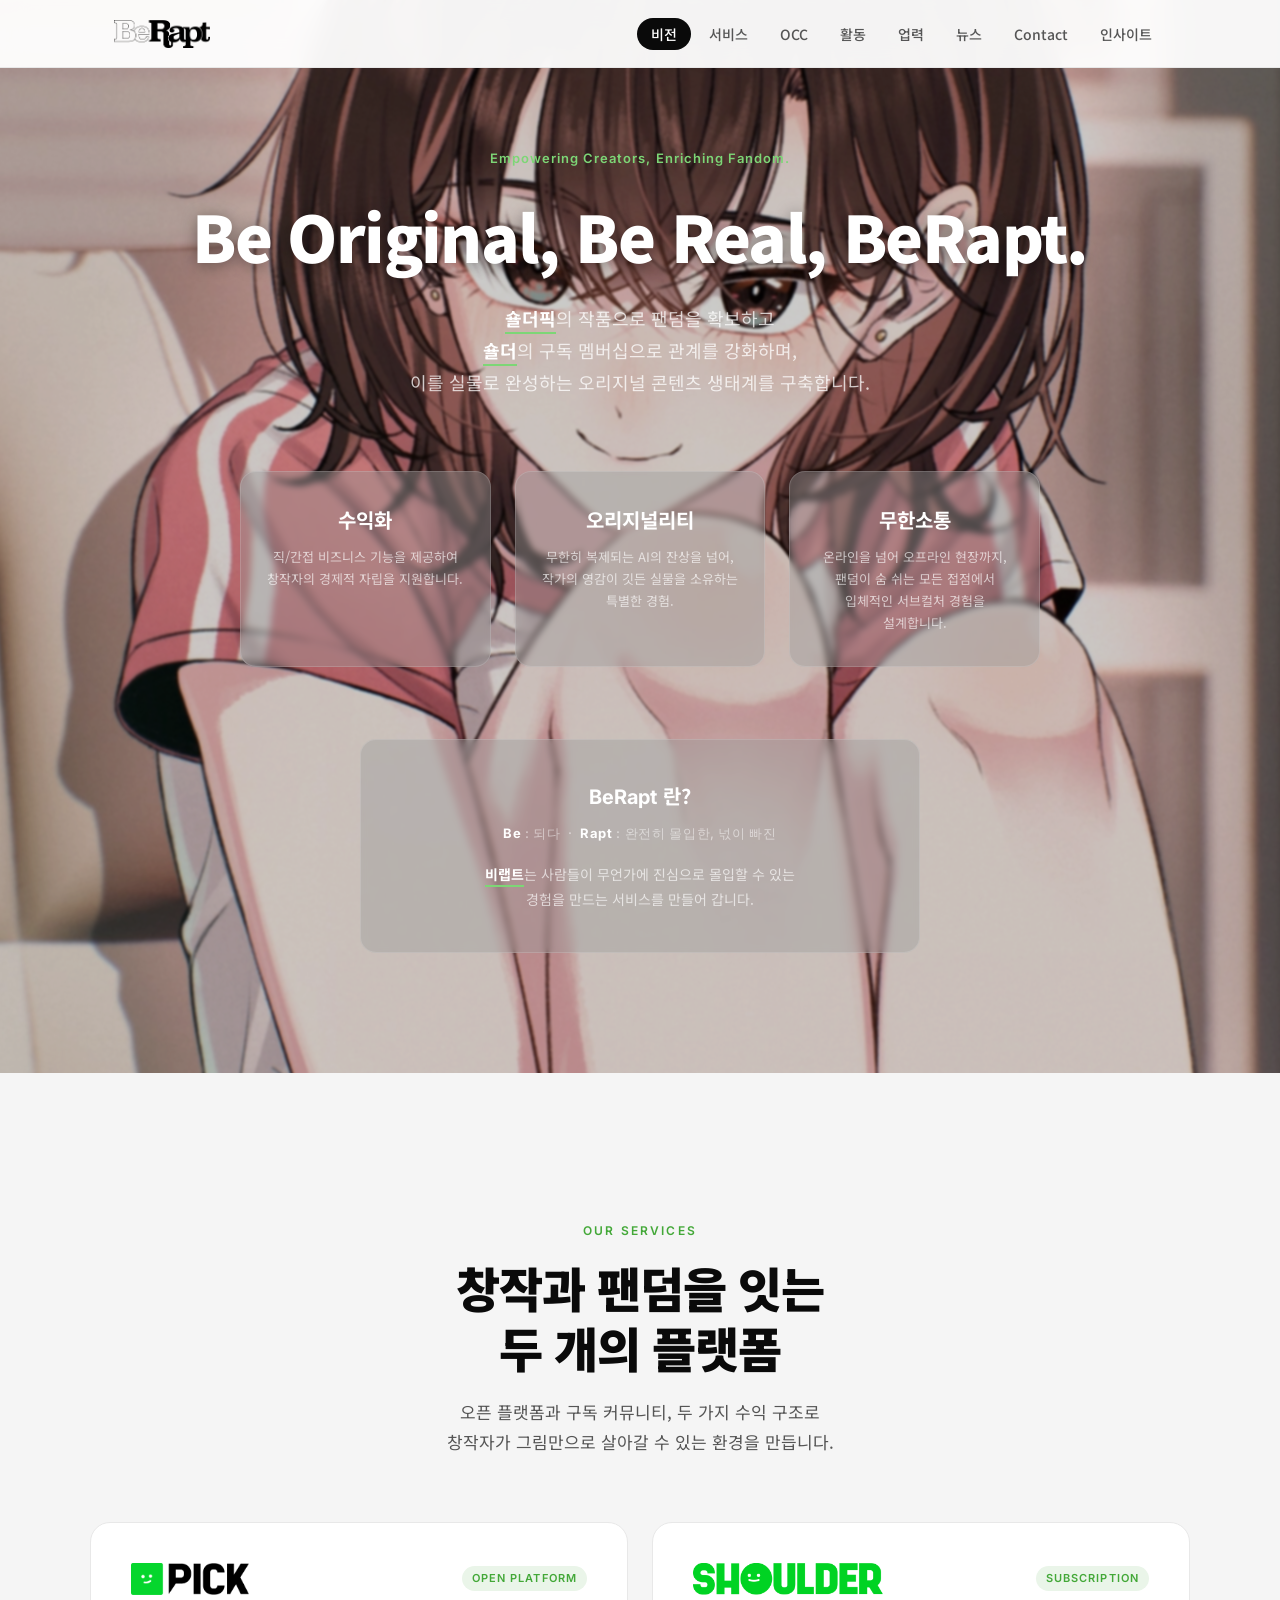
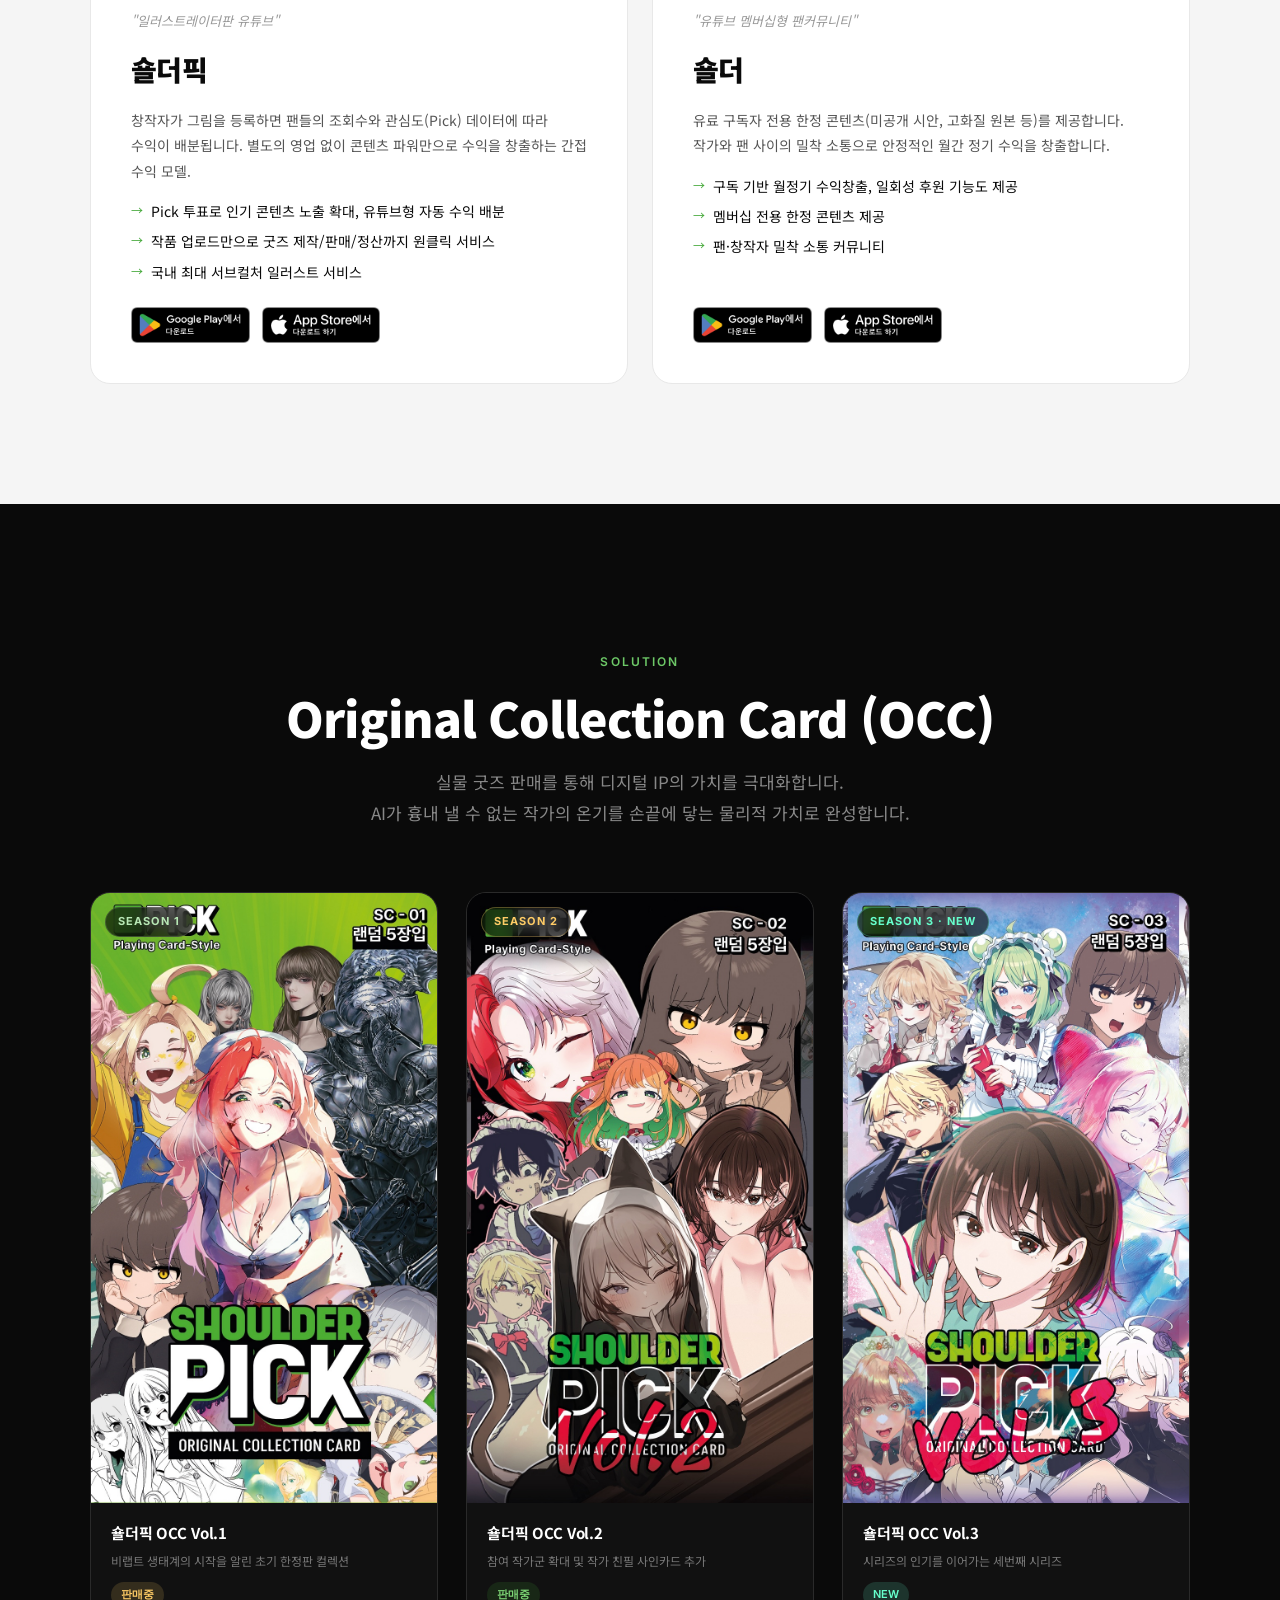
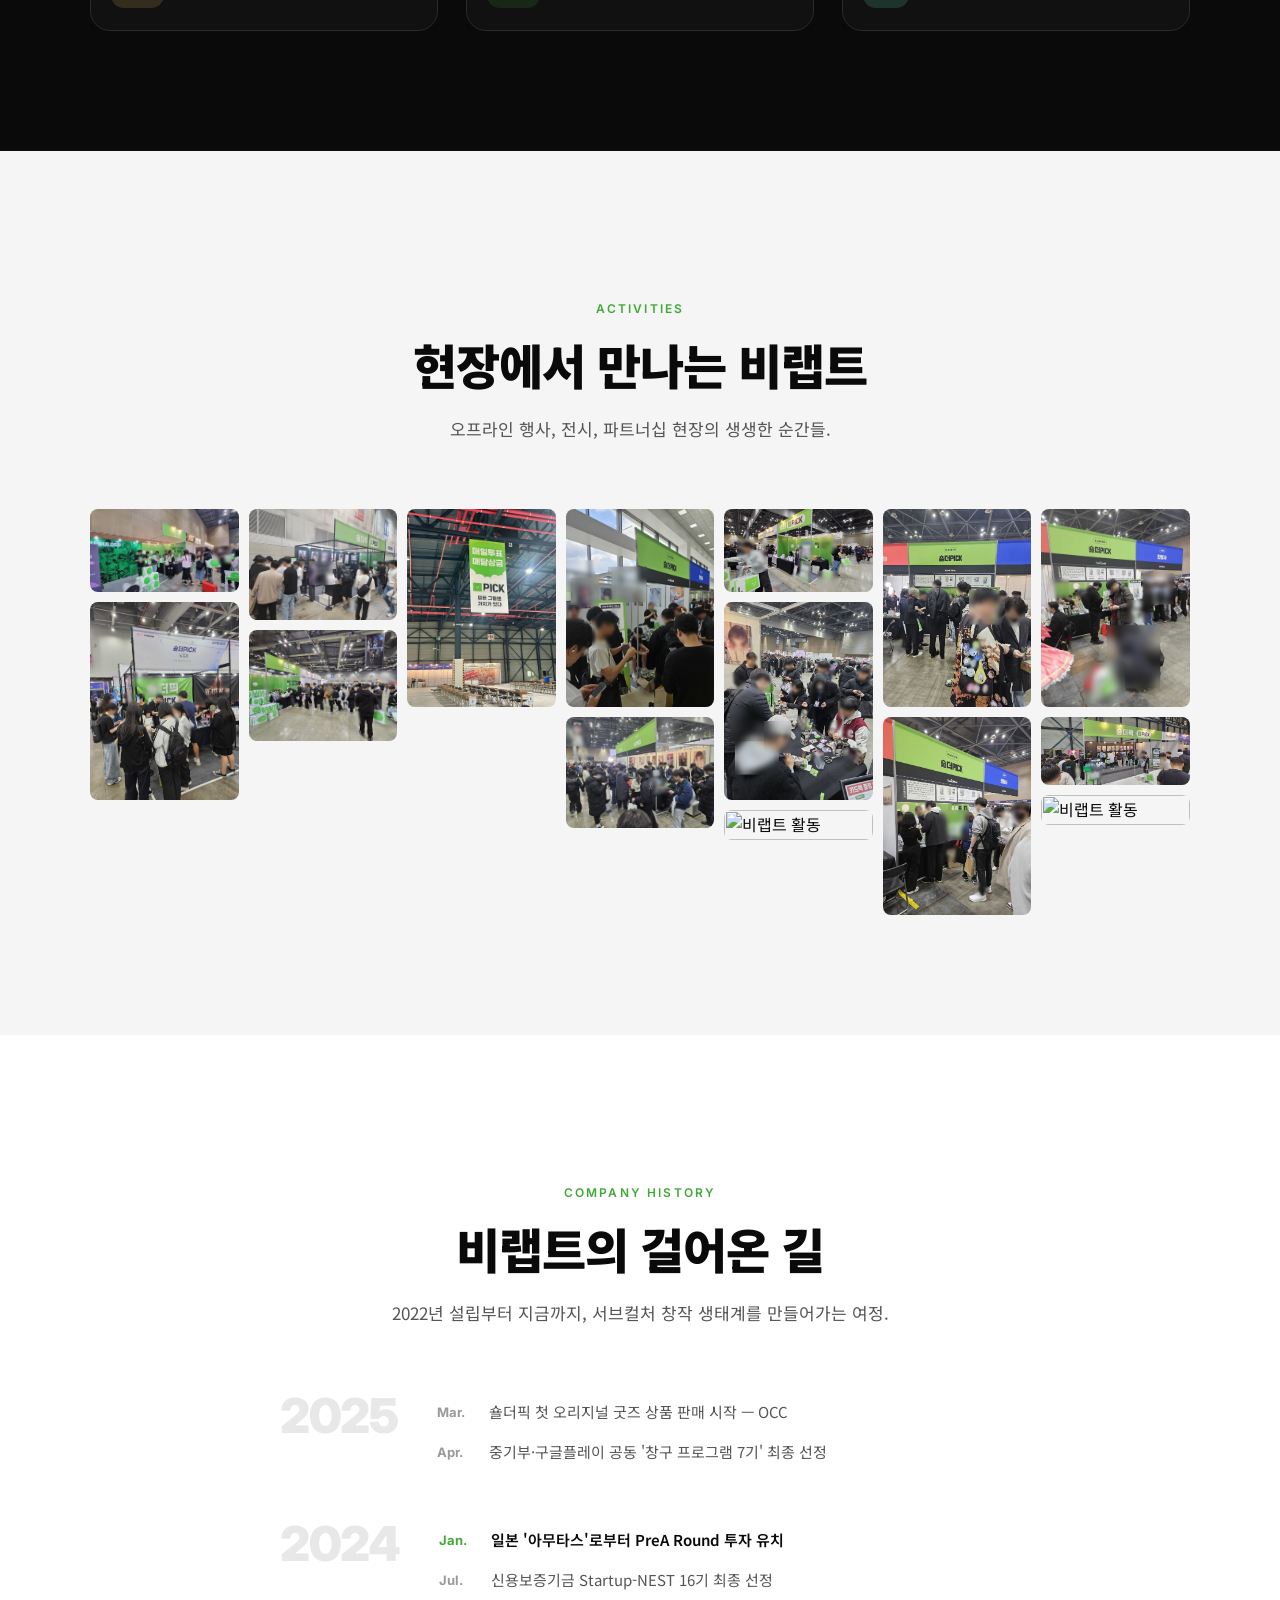
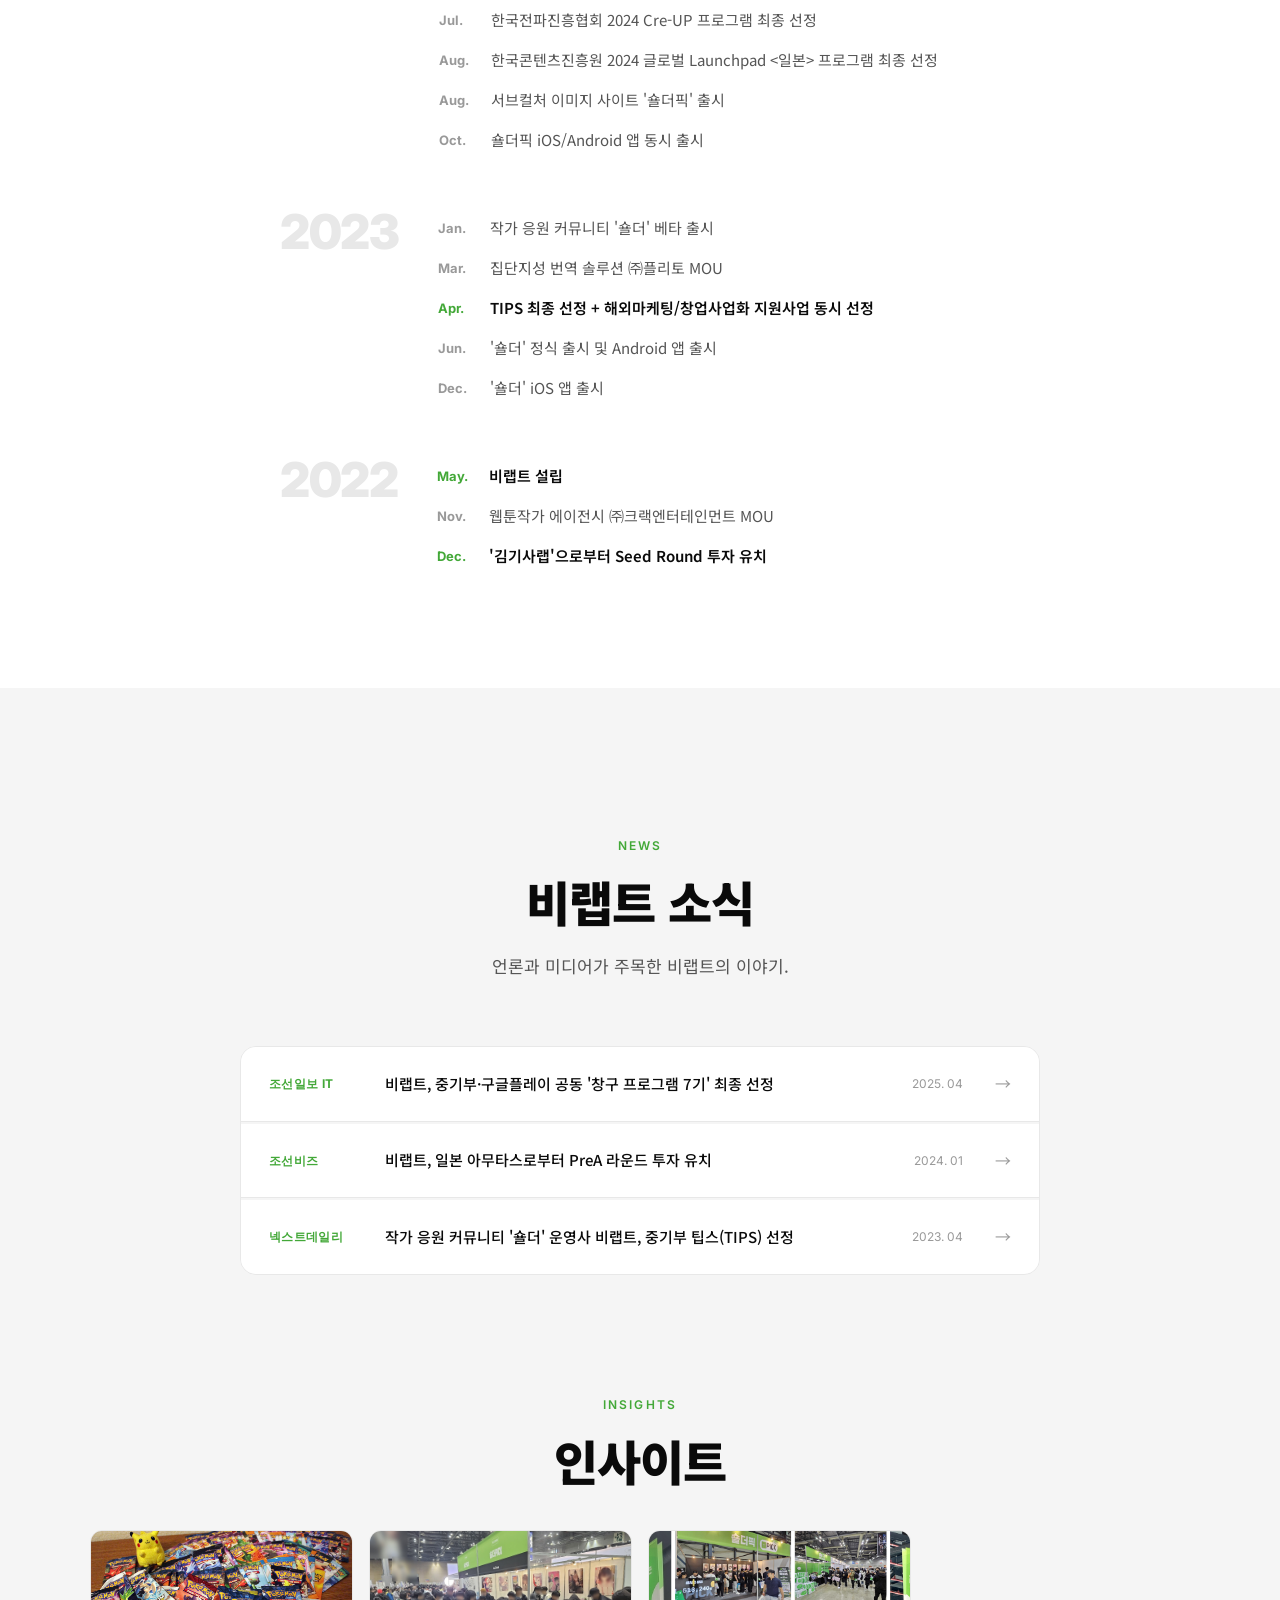
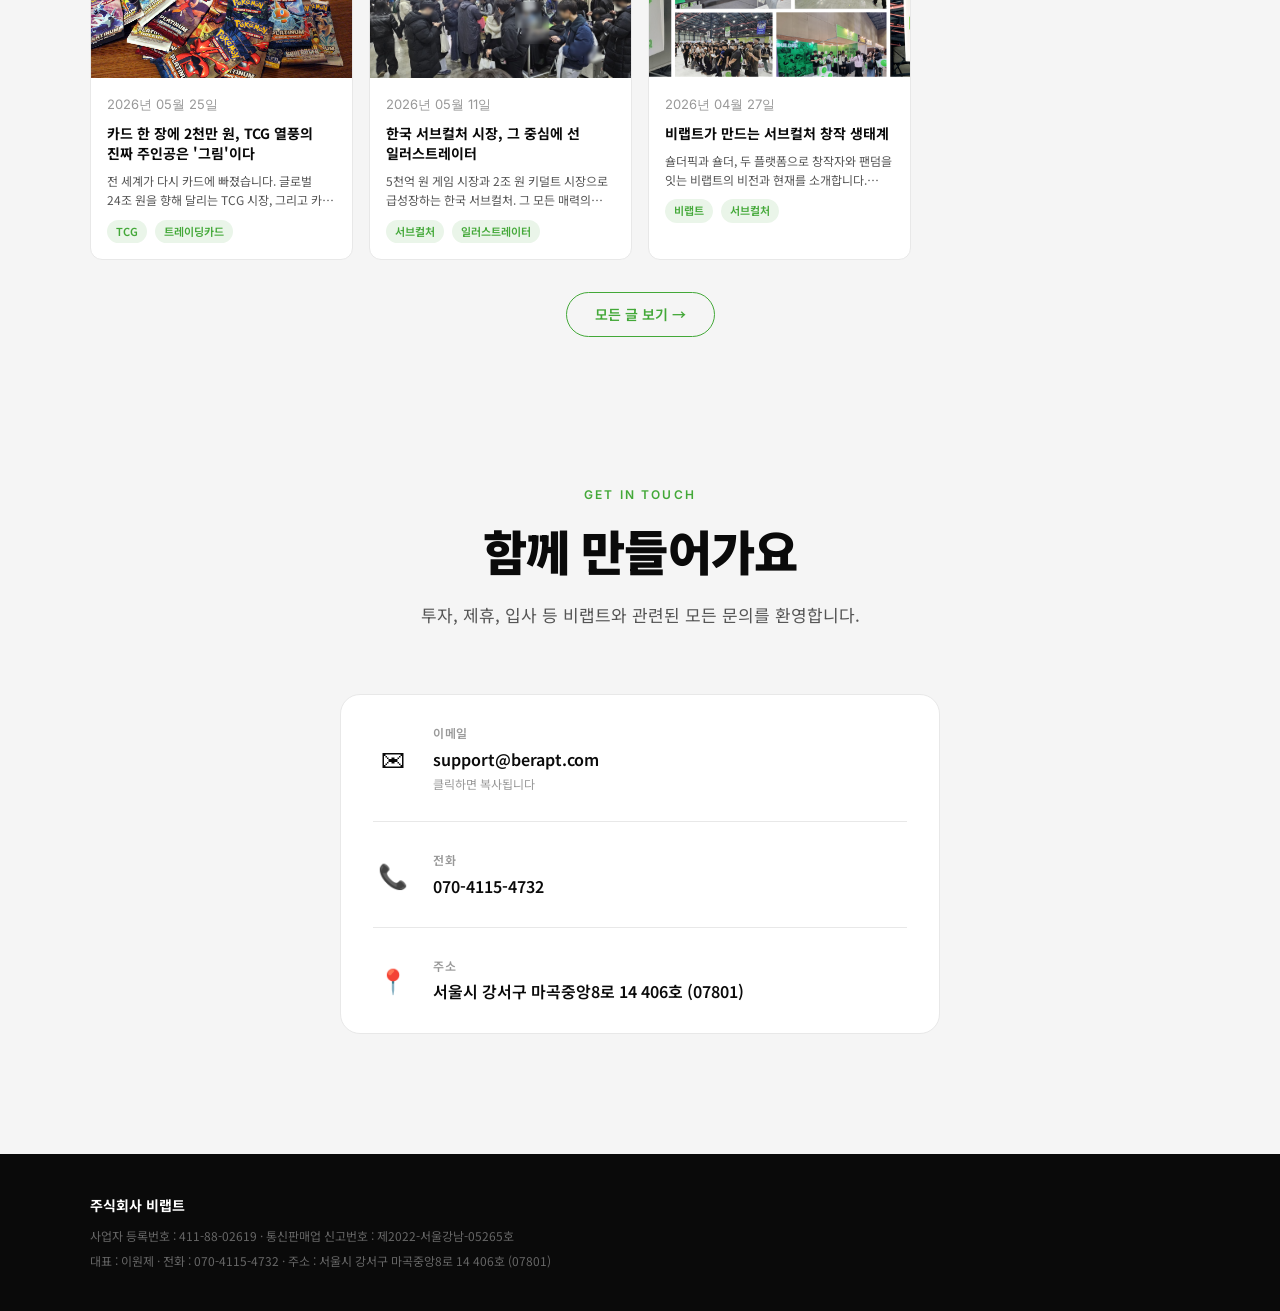
==== index.html @ 10aefcb3 "Add adsense script" ====
<html lang="ko">
<head>
    <meta charset="UTF-8">
    <meta name="viewport" content="width=device-width, initial-scale=1.0">
    <meta http-equiv="X-UA-Compatible" content="ie=edge">
    <link rel="apple-touch-icon" sizes="57x57" href="https://www.berapt.com/favicons/apple-icon-57x57.png">
    <link rel="apple-touch-icon" sizes="60x60" href="https://www.berapt.com/favicons/apple-icon-60x60.png">
    <link rel="apple-touch-icon" sizes="72x72" href="https://www.berapt.com/favicons/apple-icon-72x72.png">
    <link rel="apple-touch-icon" sizes="76x76" href="https://www.berapt.com/favicons/apple-icon-76x76.png">
    <link rel="apple-touch-icon" sizes="114x114" href="https://www.berapt.com/favicons/apple-icon-114x114.png">
    <link rel="apple-touch-icon" sizes="120x120" href="https://www.berapt.com/favicons/apple-icon-120x120.png">
    <link rel="apple-touch-icon" sizes="144x144" href="https://www.berapt.com/favicons/apple-icon-144x144.png">
    <link rel="apple-touch-icon" sizes="152x152" href="https://www.berapt.com/favicons/apple-icon-152x152.png">
    <link rel="apple-touch-icon" sizes="180x180" href="https://www.berapt.com/favicons/apple-icon-180x180.png">
    <link rel="icon" type="image/png" sizes="192x192" href="https://www.berapt.com/favicons/android-icon-192x192.png">
    <link rel="icon" type="image/png" sizes="32x32" href="https://www.berapt.com/favicons/favicon-32x32.png">
    <link rel="icon" type="image/png" sizes="96x96" href="https://www.berapt.com/favicons/favicon-96x96.png">
    <link rel="icon" type="image/png" sizes="16x16" href="https://www.berapt.com/favicons/favicon-16x16.png">
    <link rel="icon" type="image/x-icon" href="https://www.berapt.com/favicons/favicon.ico">
    <meta name="author" content="BeRapt">
    <meta name="robots" content="index, follow">
    <meta property="og:site_name" content="비랩트">
    <meta property="og:locale" content="ko_KR">
    <link rel="manifest" href="https://www.berapt.com/favicons/manifest.json">
    <meta name="msapplication-TileColor" content="#ffffff">
    <meta name="msapplication-TileImage" content="https://www.berapt.com/favicons/ms-icon-144x144.png">
    <meta name="theme-color" content="#ffffff">
    <title>비랩트 - 서브컬처 창작 생태계의 중심</title>
    <meta name="naver-site-verification" content="f6c602cf2a8f55e699c86040c1497d3a5ef1d9df" />
    <meta name="google-site-verification" content="fvA7REKPGTgTwjUTVMbkg5UJMdbjp4cflzWEqRC_M6E" />
    <meta property="og:title" content="비랩트 - 서브컬처 창작 생태계의 중심">
    <meta property="og:type" content="website">
    <meta property="og:url" content="https://www.berapt.com/">
    <meta property="og:description" content="비랩트는 IT 기술로 전 세계 서브컬처 창작 시장을 혁신합니다. 창작자는 더 많은 기회를 팬은 더 많은 경험을 누리는 생태계를 만듭니다.">
    <meta itemprop="name" content="비랩트 - 서브컬처 창작 생태계의 중심">
    <meta itemprop="description" content="비랩트는 IT 기술로 전 세계 서브컬처 창작 시장을 혁신합니다. 창작자는 더 많은 기회를 팬은 더 많은 경험을 누리는 생태계를 만듭니다.">
    <meta itemprop="url" content="https://www.berapt.com/">
    <meta itemprop="thumbnailUrl" content="https://www.berapt.com/images/beraptBlackLogo.png">
    <meta itemprop="image" content="https://www.berapt.com/images/beraptBlackLogo.png">
    <meta itemprop="imageUrl" content="https://www.berapt.com/images/beraptBlackLogo.png">
    <meta property="og:image" content="https://www.berapt.com/images/beraptBlackLogo.png">
    <meta property="og:image:width" content="1200">
    <meta property="og:image:height" content="630">
    <meta property="og:image:type" content="image/png">
    <meta name="twitter:card" content="summary_large_image">
    <meta name="twitter:title" content="비랩트 - 서브컬처 창작 생태계의 중심">
    <meta name="twitter:description" content="비랩트는 IT 기술로 전 세계 서브컬처 창작 시장을 혁신합니다. 창작자는 더 많은 기회를 팬은 더 많은 경험을 누리는 생태계를 만듭니다.">
    <meta name="twitter:image" content="https://www.berapt.com/images/beraptBlackLogo.png">
    <script async="" src="https://www.googletagmanager.com/gtag/js?id=G-VXH9QKMT1D" nonce=""></script>
    <script nonce="">
        window.dataLayer = window.dataLayer || [];
        function gtag(){dataLayer.push(arguments);}
    </script>
    <link rel="preconnect" href="https://fonts.googleapis.com">
    <link rel="preconnect" href="https://fonts.gstatic.com" crossorigin>
    <link href="https://fonts.googleapis.com/css2?family=Noto+Sans+KR:wght@300;400;500;700;900&family=Inter:wght@300;400;500;600;700&display=swap" rel="stylesheet">
    <link rel="stylesheet" href="styles/main.css">
    <script src="https://mcp.figma.com/mcp/html-to-design/capture.js" async></script>
    <script async src="https://pagead2.googlesyndication.com/pagead/js/adsbygoogle.js?client=ca-pub-4273154594644590" crossorigin="anonymous"></script>
</head>
<body>

    <!-- Sticky Navigation -->
    <nav class="sticky-nav" id="sticky-nav">
        <div class="nav-inner">
            <a href="#vision" class="nav-logo">
                <img src="images/beraptBlackLogo.png" alt="비랩트" />
            </a>
            <ul class="nav-links">
                <li><a href="#vision" class="nav-link active" data-section="vision">비전</a></li>
                <li><a href="#services" class="nav-link" data-section="services">서비스</a></li>
                <li><a href="#occ" class="nav-link" data-section="occ">OCC</a></li>
                <li><a href="#activities" class="nav-link" data-section="activities">활동</a></li>
                <li><a href="#history" class="nav-link" data-section="history">업력</a></li>
                <li><a href="#news" class="nav-link" data-section="news">뉴스</a></li>
                <li><a href="#contact" class="nav-link" data-section="contact">Contact</a></li>
                <li><a href="/insights/" class="nav-link" data-section="insights">인사이트</a></li>
            </ul>
            <button class="nav-hamburger" id="nav-hamburger" aria-label="메뉴">
                <span></span><span></span><span></span>
            </button>
        </div>
    </nav>

    <!-- Mobile Menu -->
    <div class="mobile-menu" id="mobile-menu">
        <ul>
            <li><a href="#vision" class="mobile-nav-link">비전</a></li>
            <li><a href="#services" class="mobile-nav-link">서비스</a></li>
            <li><a href="#occ" class="mobile-nav-link">OCC</a></li>
            <li><a href="#activities" class="mobile-nav-link">활동</a></li>
            <li><a href="#history" class="mobile-nav-link">업력</a></li>
            <li><a href="#news" class="mobile-nav-link">뉴스</a></li>
            <li><a href="#contact" class="mobile-nav-link">Contact</a></li>
            <li><a href="/insights/" class="mobile-nav-link">인사이트</a></li>
        </ul>
    </div>

    <!-- ===========================
         Section 1: Vision
         =========================== -->
    <section class="section section-vision" id="vision">
        <div class="vision-bg" id="vision-bg">
            <div class="vision-bg-slide active" style="background-image:url('images/home_bg/67d13c09d251403fbe89e413022b57c0.webp')"></div>
            <div class="vision-bg-slide" style="background-image:url('images/home_bg/ff16d02964e748b48bdd03cc4d6b8590.webp')"></div>
            <div class="vision-bg-slide" style="background-image:url('images/home_bg/82531b05ff19473489f554bac4c5d713.webp')"></div>
            <div class="vision-bg-slide" style="background-image:url('images/home_bg/c193697927da42c0bf31a5d693d7e6bf.webp')"></div>
            <div class="vision-bg-slide" style="background-image:url('images/home_bg/e4d79c1f88db45f0a9f812fe2318e970.webp')"></div>
            <div class="vision-bg-slide" style="background-image:url('images/home_bg/4f55eb7156c949a5984b4ab43851a990.webp')"></div>
            <div class="vision-bg-slide" style="background-image:url('images/home_bg/559c6a95dde04e87acf54f42146bf977.webp')"></div>
            <div class="vision-bg-slide" style="background-image:url('images/home_bg/8ae8e2e855aa4b72ae23d0f530583bcf.webp')"></div>
            <div class="vision-bg-slide" style="background-image:url('images/home_bg/af88adf18d9144af8633878ae309b849.webp')"></div>
            
            
        </div>
        <div class="section-inner">
            <div class="vision-content">
                <p class="vision-label">Empowering Creators, Enriching Fandom.</p>
                <h1 class="vision-headline">
                    Be Original, Be Real, BeRapt.
                </h1>
                <p class="vision-sub">
                    <strong class="vision-highlight">숄더픽</strong>의 작품으로 팬덤을 확보하고 <br/><strong class="vision-highlight">숄더</strong>의 구독 멤버십으로 관계를 강화하며,<br/>이를 실물로 완성하는 오리지널 콘텐츠 생태계를 구축합니다.
                </p>

                <div class="vision-values">
                    <div class="vision-value-item">
                        <strong>수익화</strong>
                        <p>직/간접 비즈니스 기능을 제공하여 창작자의 경제적 자립을 지원합니다.</p>
                    </div>
                    <div class="vision-value-item">
                        <strong>오리지널리티</strong>
                        <p>무한히 복제되는 AI의 잔상을 넘어, 작가의 영감이 깃든 실물을 소유하는 특별한 경험.</p>
                    </div>
                    <div class="vision-value-item">
                        <strong>무한소통</strong>
                        <p>온라인을 넘어 오프라인 현장까지, 팬덤이 숨 쉬는 모든 접점에서 입체적인 서브컬처 경험을 설계합니다.</p>
                    </div>
                </div>

                <div class="vision-name-box">
                    <p class="vision-name-title"><strong>BeRapt</strong> 란?</p>
                    <p class="vision-name-desc">
                        <em>Be</em> : 되다&nbsp;&nbsp;·&nbsp;&nbsp;<em>Rapt</em> : 완전히 몰입한, 넋이 빠진
                    </p>
                    <p class="vision-name-text">
                        <strong class="vision-highlight">비랩트</strong>는 사람들이 무언가에 진심으로 몰입할 수 있는<br/>경험을 만드는 서비스를 만들어 갑니다.
                    </p>
                </div>
            </div>
        </div>
    </section>

    <!-- ===========================
         Section 2: Services
         =========================== -->
    <section class="section section-services" id="services">
        <div class="section-inner">
            <p class="section-label">Our Services</p>
            <h2 class="section-headline">창작과 팬덤을 잇는<br/>두 개의 플랫폼</h2>
            <p class="section-sub">
                오픈 플랫폼과 구독 커뮤니티, 두 가지 수익 구조로<br/>
                창작자가 그림만으로 살아갈 수 있는 환경을 만듭니다.
            </p>

            <div class="services-grid">
                <!-- ShoulderPick -->
                <div class="service-card service-pick">
                    <div class="service-card-header">
                        <a href="https://pick.shoulder.fan" target="_blank"><img src="images/shoulderPickLogo.png" alt="숄더픽" class="service-logo" /></a>
                        <span class="service-badge">Open Platform</span>
                    </div>
                    <p class="service-identity">"일러스트레이터판 유튜브"</p>
                    <h3 class="service-name"><a href="https://pick.shoulder.fan" target="_blank">숄더픽</a></h3>
                    <p class="service-desc">
                        창작자가 그림을 등록하면 팬들의 조회수와 관심도(Pick) 데이터에 따라 수익이 배분됩니다.
                        별도의 영업 없이 콘텐츠 파워만으로 수익을 창출하는 간접 수익 모델.
                    </p>
                    <ul class="service-features">
                        <li>Pick 투표로 인기 콘텐츠 노출 확대, 유튜브형 자동 수익 배분</li>
                        <li>작품 업로드만으로 굿즈 제작/판매/정산까지 원클릭 서비스</li>
                        <li>국내 최대 서브컬처 일러스트 서비스</li>
                    </ul>
                    <div class="service-stores">
                        <a href="https://play.google.com/store/apps/details?id=fan.shoulder.pick&hl=ko" target="_blank">
                            <img src="images/googlePlayDownload.png" alt="구글플레이" />
                        </a>
                        <a href="https://apps.apple.com/us/app/%EC%88%84%EB%8D%94%ED%94%BD-%EC%9D%B4%EB%AF%B8%EC%A7%80-%EC%9D%BC%EB%9F%AC%EC%8A%A4%ED%8A%B8-sns/id6550903226?l=ko" target="_blank">
                            <img src="images/appStoreDownload.png" alt="앱스토어" />
                        </a>
                    </div>
                </div>

                <!-- Shoulder -->
                <div class="service-card service-shoulder">
                    <div class="service-card-header">
                        <a href="https://shoulder.fan" target="_blank"><img src="images/shoulderLogo.png" alt="숄더" class="service-logo" /></a>
                        <span class="service-badge">Subscription</span>
                    </div>
                    <p class="service-identity">"유튜브 멤버십형 팬커뮤니티"</p>
                    <h3 class="service-name"><a href="https://shoulder.fan" target="_blank">숄더</a></h3>
                    <p class="service-desc">
                        유료 구독자 전용 한정 콘텐츠(미공개 시안, 고화질 원본 등)를 제공합니다.
                        작가와 팬 사이의 밀착 소통으로 안정적인 월간 정기 수익을 창출합니다.
                    </p>
                    <ul class="service-features">
                        <li>구독 기반 월정기 수익창출, 일회성 후원 기능도 제공</li>
                        <li>멤버십 전용 한정 콘텐츠 제공</li>
                        <li>팬·창작자 밀착 소통 커뮤니티</li>
                    </ul>
                    <div class="service-stores">
                        <a href="https://play.google.com/store/apps/details?id=com.berapt.shoulder&hl=ko" target="_blank">
                            <img src="images/googlePlayDownload.png" alt="구글플레이" />
                        </a>
                        <a href="https://apps.apple.com/us/app/%EC%88%84%EB%8D%94-%EC%9E%91%EA%B0%80-%EC%9D%91%EC%9B%90-%EC%BB%A4%EB%AE%A4%EB%8B%88%ED%8B%B0/id6463396851?l=ko" target="_blank">
                            <img src="images/appStoreDownload.png" alt="앱스토어" />
                        </a>
                    </div>
                </div>
            </div>
        </div>
    </section>

    <!-- ===========================
         Section 3: OCC
         =========================== -->
    <section class="section section-occ" id="occ">
        <div class="section-inner">
            <p class="section-label">Solution</p>
            <h2 class="section-headline">Original Collection Card (OCC)</h2>
            <p class="section-sub">
                실물 굿즈 판매를 통해 디지털 IP의 가치를 극대화합니다.<br/>
                AI가 흉내 낼 수 없는 작가의 온기를 손끝에 닿는 물리적 가치로 완성합니다.
            </p>

            <div class="occ-grid">
                <!-- Season 1 -->
                <div class="occ-card">
                    <div class="occ-card-inner">
                        <div class="occ-card-front">
                            <div class="occ-season-badge">Season 1</div>
                            <div class="occ-card-art">
                                <img src="images/occ1_title.jpg" alt="OCC Season 1" />
                            </div>
                            <div class="occ-card-info">
                                <h3>숄더픽 OCC Vol.1</h3>
                                <p>비랩트 생태계의 시작을 알린 초기 한정판 컬렉션</p>
                                <span class="occ-status occ-status-main">판매중</span>
                            </div>
                        </div>
                        <div class="occ-card-back">
                            <p class="occ-back-title">Season 1</p>
                            <p class="occ-back-desc">비랩트 창작 생태계의 첫 번째 오리지널 굿즈. 소량 제작으로 이제 다시 만나기 어려운 콜렉션</p>
                            <a href="https://smartstore.naver.com/shoulderfan/products/11647843103" target="_blank" class="occ-cta-btn">소장하기</a>
                        </div>
                    </div>
                </div>

                <!-- Season 2 -->
                <div class="occ-card">
                    <div class="occ-card-inner">
                        <div class="occ-card-front">
                            <div class="occ-season-badge occ-season-main">Season 2</div>
                            <div class="occ-card-art">
                                <img src="images/occ2_title.jpg" alt="OCC Season 2" />
                            </div>
                            <div class="occ-card-info">
                                <h3>숄더픽 OCC Vol.2</h3>
                                <p>참여 작가군 확대 및 작가 친필 사인카드 추가</p>
                                <span class="occ-status occ-status-sale">판매중</span>
                            </div>
                        </div>
                        <div class="occ-card-back">
                            <p class="occ-back-title">Season 2</p>
                            <p class="occ-back-desc">확장된 작가 라인업과 작가 친필 사인카드가 추가된 업그레이드 컬렉션.</p>
                            <a href="https://smartstore.naver.com/shoulderfan/products/12427472831" target="_blank" class="occ-cta-btn">소장하기</a>
                        </div>
                    </div>
                </div>

                <!-- Season 3 -->
                <div class="occ-card">
                    <div class="occ-card-inner">
                        <div class="occ-card-front">
                            <div class="occ-season-badge occ-season-new">Season 3 · NEW</div>
                            <div class="occ-card-art">
                                <img src="images/occ3_title.jpg" alt="OCC Season 3" />
                            </div>
                            <div class="occ-card-info">
                                <h3>숄더픽 OCC Vol.3</h3>
                                <p>시리즈의 인기를 이어가는 세번째 시리즈</p>
                                <span class="occ-status occ-status-new">NEW</span>
                            </div>
                        </div>
                        <div class="occ-card-back">
                            <p class="occ-back-title">Season 3</p>
                            <p class="occ-back-desc">친필 사인과 디지털 사인이 추가되어, 수집 목적을 강화한 최신 컬렉션.</p>
                            <a href="https://smartstore.naver.com/shoulderfan/products/13256549409" target="_blank" class="occ-cta-btn">소장하기</a>
                        </div>
                    </div>
                </div>
            </div>
        </div>
    </section>

    <!-- ===========================
         Section 4: Activities
         =========================== -->
    <section class="section section-activities" id="activities">
        <div class="section-inner">
            <p class="section-label">Activities</p>
            <h2 class="section-headline">현장에서 만나는 비랩트</h2>
            <p class="section-sub">
                오프라인 행사, 전시, 파트너십 현장의 생생한 순간들.
            </p>
            <div class="activities-grid" id="activities-grid">
                <div class="activity-item"><img src="images/off_events/1000036731.jpg" alt="비랩트 활동" loading="lazy" /></div>
                <div class="activity-item"><img src="images/off_events/1000037217.jpg" alt="비랩트 활동" loading="lazy" /></div>
                <div class="activity-item"><img src="images/off_events/1000037993.jpg" alt="비랩트 활동" loading="lazy" /></div>
                <div class="activity-item"><img src="images/off_events/20231008_103255.jpg" alt="비랩트 활동" loading="lazy" /></div>
                <div class="activity-item"><img src="images/off_events/20240218_120052.jpg" alt="비랩트 활동" loading="lazy" /></div>
                <div class="activity-item"><img src="images/off_events/20240824_103931.jpg" alt="비랩트 활동" loading="lazy" /></div>
                <div class="activity-item"><img src="images/off_events/20250322_152217.jpg" alt="비랩트 활동" loading="lazy" /></div>
                <div class="activity-item"><img src="images/off_events/20250323_153016.jpg" alt="비랩트 활동" loading="lazy" /></div>
                <div class="activity-item"><img src="images/off_events/20250927_113041.jpg" alt="비랩트 활동" loading="lazy" /></div>
                <div class="activity-item"><img src="images/off_events/20251003_115205.jpg" alt="비랩트 활동" loading="lazy" /></div>
                <div class="activity-item"><img src="images/off_events/20251221_122826.jpg" alt="비랩트 활동" loading="lazy" /></div>
                <div class="activity-item"><img src="images/off_events/20251221_132920.jpg" alt="비랩트 활동" loading="lazy" /></div>
                <div class="activity-item"><img src="images/off_events/IMG_2515.jpg" alt="비랩트 활동" loading="lazy" /></div>
                <div class="activity-item"><img src="images/off_events/IMG_6608.jpg" alt="비랩트 활동" loading="lazy" /></div>
                <div class="activity-item"><img src="images/off_events/IMG_6916.jpg" alt="비랩트 활동" loading="lazy" /></div>
            </div>
        </div>
    </section>

    <!-- ===========================
         Section 5: History
         =========================== -->
    <section class="section section-history" id="history">
        <div class="section-inner">
            <p class="section-label">Company History</p>
            <h2 class="section-headline">비랩트의 걸어온 길</h2>
            <p class="section-sub">
                2022년 설립부터 지금까지, 서브컬처 창작 생태계를 만들어가는 여정.
            </p>

            <div class="history-layout">
                <div class="history-timeline">
                    <div class="history-year-group">
                        <h3 class="history-year">2025</h3>
                        <div class="history-items">
                            <div class="history-item">
                                <span class="history-month">Mar.</span>
                                <span class="history-desc">숄더픽 첫 오리지널 굿즈 상품 판매 시작 — OCC</span>
                            </div>
                            <div class="history-item">
                                <span class="history-month">Apr.</span>
                                <span class="history-desc">중기부·구글플레이 공동 '창구 프로그램 7기' 최종 선정</span>
                            </div>
                        </div>
                    </div>
                    <div class="history-year-group">
                        <h3 class="history-year">2024</h3>
                        <div class="history-items">
                            <div class="history-item history-item-highlight">
                                <span class="history-month">Jan.</span>
                                <span class="history-desc">일본 '아무타스'로부터 PreA Round 투자 유치</span>
                            </div>
                            <div class="history-item">
                                <span class="history-month">Jul.</span>
                                <span class="history-desc">신용보증기금 Startup-NEST 16기 최종 선정</span>
                            </div>
                            <div class="history-item">
                                <span class="history-month">Jul.</span>
                                <span class="history-desc">한국전파진흥협회 2024 Cre-UP 프로그램 최종 선정</span>
                            </div>
                            <div class="history-item">
                                <span class="history-month">Aug.</span>
                                <span class="history-desc">한국콘텐츠진흥원 2024 글로벌 Launchpad &lt;일본&gt; 프로그램 최종 선정</span>
                            </div>
                            <div class="history-item">
                                <span class="history-month">Aug.</span>
                                <span class="history-desc">서브컬처 이미지 사이트 '숄더픽' 출시</span>
                            </div>
                            <div class="history-item">
                                <span class="history-month">Oct.</span>
                                <span class="history-desc">숄더픽 iOS/Android 앱 동시 출시</span>
                            </div>
                        </div>
                    </div>
                    <div class="history-year-group">
                        <h3 class="history-year">2023</h3>
                        <div class="history-items">
                            <div class="history-item">
                                <span class="history-month">Jan.</span>
                                <span class="history-desc">작가 응원 커뮤니티 '숄더' 베타 출시</span>
                            </div>
                            <div class="history-item">
                                <span class="history-month">Mar.</span>
                                <span class="history-desc">집단지성 번역 솔루션 ㈜플리토 MOU</span>
                            </div>
                            <div class="history-item history-item-highlight">
                                <span class="history-month">Apr.</span>
                                <span class="history-desc">TIPS 최종 선정 + 해외마케팅/창업사업화 지원사업 동시 선정</span>
                            </div>
                            <div class="history-item">
                                <span class="history-month">Jun.</span>
                                <span class="history-desc">'숄더' 정식 출시 및 Android 앱 출시</span>
                            </div>
                            <div class="history-item">
                                <span class="history-month">Dec.</span>
                                <span class="history-desc">'숄더' iOS 앱 출시</span>
                            </div>
                        </div>
                    </div>
                    <div class="history-year-group">
                        <h3 class="history-year">2022</h3>
                        <div class="history-items">
                            <div class="history-item history-item-highlight">
                                <span class="history-month">May.</span>
                                <span class="history-desc">비랩트 설립</span>
                            </div>
                            <div class="history-item">
                                <span class="history-month">Nov.</span>
                                <span class="history-desc">웹툰작가 에이전시 ㈜크랙엔터테인먼트 MOU</span>
                            </div>
                            <div class="history-item history-item-highlight">
                                <span class="history-month">Dec.</span>
                                <span class="history-desc">'김기사랩'으로부터 Seed Round 투자 유치</span>
                            </div>
                        </div>
                    </div>
                </div>
            </div>
        </div>
    </section>

    <!-- ===========================
         Section 6: News
         =========================== -->
    <section class="section section-news" id="news">
        <div class="section-inner">
            <p class="section-label">News</p>
            <h2 class="section-headline">비랩트 소식</h2>
            <p class="section-sub">언론과 미디어가 주목한 비랩트의 이야기.</p>
            <div class="news-grid">
                <a class="news-card" href="https://it.chosun.com/news/articleView.html?idxno=2023092139155" target="_blank" rel="noopener">
                    <span class="news-source">조선일보 IT</span>
                    <p class="news-title">비랩트, 중기부·구글플레이 공동 '창구 프로그램 7기' 최종 선정</p>
                    <span class="news-date">2025. 04</span>
                    <span class="news-arrow">→</span>
                </a>
                <a class="news-card" href="https://biz.chosun.com/it-science/ict/2024/01/25/MHERS6BPHBG4RKEPKBDTWU5YTI/" target="_blank" rel="noopener">
                    <span class="news-source">조선비즈</span>
                    <p class="news-title">비랩트, 일본 아무타스로부터 PreA 라운드 투자 유치</p>
                    <span class="news-date">2024. 01</span>
                    <span class="news-arrow">→</span>
                </a>
                <a class="news-card" href="https://www.nextdaily.co.kr/news/articleView.html?idxno=219942" target="_blank" rel="noopener">
                    <span class="news-source">넥스트데일리</span>
                    <p class="news-title">작가 응원 커뮤니티 '숄더' 운영사 비랩트, 중기부 팁스(TIPS) 선정</p>
                    <span class="news-date">2023. 04</span>
                    <span class="news-arrow">→</span>
                </a>
            </div>
        </div>
    </section>

    <!-- ===========================
         Insights Preview
         =========================== -->
    <!-- INSIGHTS_PREVIEW_START -->
    <section class="section-insights-preview">
        <div class="section-inner">
            <p class="section-label">Insights</p>
            <h2 class="section-headline">인사이트</h2>
            <div class="hp-insights-grid">
                <a href="/insights/tcg-boom-illustrator/" class="hp-insight-card">
                    <div class="hp-insight-thumb"><img src="/images/posts/pokemon_cards.jpg" alt="카드 한 장에 2천만 원, TCG 열풍의 진짜 주인공은 '그림'이다"></div>
                    <div class="hp-insight-card-body">
                        <time class="post-date">2026년 05월 25일</time>
                        <strong class="hp-insight-card-title">카드 한 장에 2천만 원, TCG 열풍의 진짜 주인공은 '그림'이다</strong>
                        <p class="hp-insight-card-desc">전 세계가 다시 카드에 빠졌습니다. 글로벌 24조 원을 향해 달리는 TCG 시장, 그리고 카드 한 장 한 장을 작품으로 만드는 일러스트레이터의 이야기를 짚어봅니다.</p>
                        <div class="post-tags"><span class="post-tag">TCG</span><span class="post-tag">트레이딩카드</span></div>
                    </div>
                </a>
                <a href="/insights/korea-subculture-illustrator/" class="hp-insight-card">
                    <div class="hp-insight-thumb"><img src="/images/off_events/20251221_132920.jpg" alt="한국 서브컬처 시장, 그 중심에 선 일러스트레이터"></div>
                    <div class="hp-insight-card-body">
                        <time class="post-date">2026년 05월 11일</time>
                        <strong class="hp-insight-card-title">한국 서브컬처 시장, 그 중심에 선 일러스트레이터</strong>
                        <p class="hp-insight-card-desc">5천억 원 게임 시장과 2조 원 키덜트 시장으로 급성장하는 한국 서브컬처. 그 모든 매력의 출발점인 일러스트레이터의 역할과, 정작 그들이 마주한 수익화의 현실을 짚어봅니다.</p>
                        <div class="post-tags"><span class="post-tag">서브컬처</span><span class="post-tag">일러스트레이터</span></div>
                    </div>
                </a>
                <a href="/insights/berapt-subcultural-ecosystem/" class="hp-insight-card">
                    <div class="hp-insight-thumb"><img src="/images/posts/berapt_events.png" alt="비랩트가 만드는 서브컬처 창작 생태계"></div>
                    <div class="hp-insight-card-body">
                        <time class="post-date">2026년 04월 27일</time>
                        <strong class="hp-insight-card-title">비랩트가 만드는 서브컬처 창작 생태계</strong>
                        <p class="hp-insight-card-desc">숄더픽과 숄더, 두 플랫폼으로 창작자와 팬덤을 잇는 비랩트의 비전과 현재를 소개합니다. 일러스트레이터가 그림만으로 생계를 꾸릴 수 있는 세상을 만들기 위한 우리의 여정을 담았습니다.</p>
                        <div class="post-tags"><span class="post-tag">비랩트</span><span class="post-tag">서브컬처</span></div>
                    </div>
                </a>
            </div>
            <div class="hp-insights-more">
                <a href="/insights/" class="hp-insights-more-btn">모든 글 보기 →</a>
            </div>
        </div>
    </section>
    <!-- INSIGHTS_PREVIEW_END -->

    <!-- ===========================
         Section 7: Contact
         =========================== -->
    <section class="section section-contact" id="contact">
        <div class="section-inner">
            <p class="section-label">Get in Touch</p>
            <h2 class="section-headline">함께 만들어가요</h2>
            <p class="section-sub">
                투자, 제휴, 입사 등 비랩트와 관련된 모든 문의를 환영합니다.
            </p>

            <div class="contact-box">
                <div class="contact-item" id="berapt-contact">
                    <span class="contact-icon">✉</span>
                    <div>
                        <p class="contact-label-text">이메일</p>
                        <p class="contact-value">support@berapt.com</p>
                        <p class="contact-hint">클릭하면 복사됩니다</p>
                    </div>
                </div>
                <div class="contact-divider"></div>
                <div class="contact-item">
                    <span class="contact-icon">📞</span>
                    <div>
                        <p class="contact-label-text">전화</p>
                        <p class="contact-value">070-4115-4732</p>
                    </div>
                </div>
                <div class="contact-divider"></div>
                <div class="contact-item">
                    <span class="contact-icon">📍</span>
                    <div>
                        <p class="contact-label-text">주소</p>
                        <p class="contact-value">서울시 강서구 마곡중앙8로 14 406호 (07801)</p>
                    </div>
                </div>
            </div>
        </div>
    </section>

    <footer class="site-footer">
        <div class="footer-inner">
            <b>주식회사 비랩트</b>
            <span>사업자 등록번호 : 411-88-02619 · 통신판매업 신고번호 : 제2022-서울강남-05265호</span>
            <span>대표 : 이원제 · 전화 : 070-4115-4732 · 주소 : 서울시 강서구 마곡중앙8로 14 406호 (07801)</span>
        </div>
    </footer>

    <script>
        // Smooth scroll
        document.querySelectorAll('a[href^="#"]').forEach(anchor => {
            anchor.addEventListener('click', function(e) {
                e.preventDefault();
                const target = document.querySelector(this.getAttribute('href'));
                if (target) {
                    const navHeight = document.getElementById('sticky-nav').offsetHeight;
                    const top = target.getBoundingClientRect().top + window.scrollY - navHeight;
                    window.scrollTo({ top, behavior: 'smooth' });
                }
                document.getElementById('mobile-menu').classList.remove('open');
                document.getElementById('nav-hamburger').classList.remove('open');
            });
        });

        // Active nav link on scroll
        const sections = document.querySelectorAll('section[id]');
        const navLinks = document.querySelectorAll('.nav-link');
        const navHeight = () => document.getElementById('sticky-nav').offsetHeight;

        function updateActiveNav() {
            let current = '';
            sections.forEach(section => {
                const top = section.offsetTop - navHeight() - 40;
                if (window.scrollY >= top) current = section.id;
            });
            navLinks.forEach(link => {
                link.classList.toggle('active', link.dataset.section === current);
            });
        }
        window.addEventListener('scroll', updateActiveNav, { passive: true });

        // Hamburger menu
        document.getElementById('nav-hamburger').addEventListener('click', function() {
            this.classList.toggle('open');
            document.getElementById('mobile-menu').classList.toggle('open');
        });

        // Activities: shuffle grid
        (function() {
            const grid = document.getElementById('activities-grid');
            const items = Array.from(grid.children);
            for (let i = items.length - 1; i > 0; i--) {
                const j = Math.floor(Math.random() * (i + 1));
                grid.insertBefore(items[j], items[i]);
                [items[i], items[j]] = [items[j], items[i]];
            }
        })();

        // Background slideshow
        (function() {
            const slides = document.querySelectorAll('.vision-bg-slide');
            let current = 0;
            setInterval(() => {
                slides[current].classList.remove('active');
                current = (current + 1) % slides.length;
                slides[current].classList.add('active');
            }, 3000);
        })();

        // Contact email copy
        document.getElementById('berapt-contact').addEventListener('click', async () => {
            try {
                await navigator.clipboard.writeText('support@berapt.com');
                alert('이메일이 복사되었습니다');
            } catch (err) {
                console.error('Failed to copy:', err);
            }
        });
    </script>
</body>
</html>
---- styles/main.css ----
/* =========================================
   CSS Variables
   ========================================= */
:root {
    --color-black: #0a0a0a;
    --color-white: #ffffff;
    --color-gray-100: #f5f5f5;
    --color-gray-200: #e8e8e8;
    --color-gray-400: #999999;
    --color-gray-600: #555555;
    --color-accent: #43A838;
    --color-accent-light: #eaf5e9;

    --nav-height: 68px;
    --max-width: 1100px;
}

/* =========================================
   Reset & Base
   ========================================= */
* {
    box-sizing: border-box;
    margin: 0;
    padding: 0;
    word-break: keep-all;
}

html {
    scroll-behavior: smooth;
}

body {
    font-family: 'Noto Sans KR', sans-serif;
    color: var(--color-black);
    background: var(--color-white);
    line-height: 1.6;
}

/* =========================================
   Sticky Navigation
   ========================================= */
.sticky-nav {
    position: fixed;
    top: 0;
    left: 0;
    right: 0;
    z-index: 1000;
    height: var(--nav-height);
    background: rgba(255, 255, 255, 0.95);
    backdrop-filter: blur(12px);
    -webkit-backdrop-filter: blur(12px);
    border-bottom: 1px solid var(--color-gray-200);
}

.nav-inner {
    max-width: var(--max-width);
    margin: 0 auto;
    height: 100%;
    padding: 0 24px;
    display: flex;
    align-items: center;
    justify-content: space-between;
}

.nav-logo img {
    height: 28px;
    display: block;
}

.nav-links {
    list-style: none;
    display: flex;
    gap: 4px;
}

.nav-link {
    font-family: 'Noto Sans KR', sans-serif;
    font-size: 14px;
    font-weight: 500;
    color: var(--color-gray-600);
    text-decoration: none;
    padding: 6px 14px;
    border-radius: 20px;
    transition: color 0.2s, background 0.2s;
}

.nav-link:hover {
    color: var(--color-black);
    background: var(--color-gray-100);
}

.nav-link.active {
    color: var(--color-white);
    background: var(--color-black);
}

/* Hamburger */
.nav-hamburger {
    display: none;
    flex-direction: column;
    gap: 5px;
    background: none;
    border: none;
    cursor: pointer;
    padding: 4px;
}

.nav-hamburger span {
    display: block;
    width: 24px;
    height: 2px;
    background: var(--color-black);
    border-radius: 2px;
    transition: transform 0.3s, opacity 0.3s;
}

.nav-hamburger.open span:nth-child(1) { transform: translateY(7px) rotate(45deg); }
.nav-hamburger.open span:nth-child(2) { opacity: 0; }
.nav-hamburger.open span:nth-child(3) { transform: translateY(-7px) rotate(-45deg); }

/* Mobile Menu */
.mobile-menu {
    display: none;
    position: fixed;
    top: var(--nav-height);
    left: 0;
    right: 0;
    z-index: 999;
    background: var(--color-white);
    border-bottom: 1px solid var(--color-gray-200);
    transform: translateY(-110%);
    opacity: 0;
    transition: transform 0.3s, opacity 0.3s;
}

.mobile-menu.open {
    transform: translateY(0);
    opacity: 1;
}

.mobile-menu ul {
    list-style: none;
    padding: 8px 0;
}

.mobile-menu li a {
    display: block;
    padding: 14px 24px;
    font-size: 16px;
    font-weight: 500;
    color: var(--color-black);
    text-decoration: none;
}

.mobile-menu li a:hover {
    background: var(--color-gray-100);
}

@media (max-width: 768px) {
    .nav-links { display: none; }
    .nav-hamburger { display: flex; }
    .mobile-menu { display: block; }
}

/* =========================================
   Section Base
   ========================================= */
.section {
    padding: calc(var(--nav-height) + 80px) 24px 120px;
}

@media (max-width: 768px) {
    .section {
        padding: calc(var(--nav-height) + 36px) 20px 72px;
    }
}

.section-inner {
    max-width: var(--max-width);
    margin: 0 auto;
}

.section-label {
    font-family: 'Inter', sans-serif;
    font-size: 12px;
    font-weight: 600;
    letter-spacing: 0.18em;
    text-transform: uppercase;
    color: var(--color-accent);
    margin-bottom: 16px;
    text-align: center;
}

.section-headline {
    font-size: clamp(28px, 4vw, 48px);
    font-weight: 900;
    line-height: 1.25;
    letter-spacing: -0.02em;
    color: var(--color-black);
    text-align: center;
    margin-bottom: 20px;
}

.section-sub {
    font-size: clamp(14px, 1.8vw, 17px);
    color: var(--color-gray-600);
    line-height: 1.8;
    text-align: center;
    max-width: 560px;
    margin: 0 auto 64px;
}

/* =========================================
   Section 1: Vision
   ========================================= */
.section-vision {
    min-height: 100vh;
    display: flex;
    align-items: center;
    position: relative;
    overflow: hidden;
    background: var(--color-white);
}

/* Background slideshow */
.vision-bg {
    position: absolute;
    top: 0;
    bottom: 0;
    left: 50%;
    transform: translateX(-50%);
    width: 100%;
    max-width: 1280px;
    z-index: 0;
}

.vision-bg-slide {
    position: absolute;
    inset: 0;
    background-size: cover;
    background-position: center;
    filter: blur(1px) brightness(0.8);
    transform: scale(1.05); /* prevents blur edge artifact */
    opacity: 0;
    transition: opacity 1.2s ease;
}

.vision-bg-slide.active {
    opacity: 1;
}

.section-vision .section-inner {
    position: relative;
    z-index: 1;
}

.vision-content {
    width: 100%;
    display: flex;
    flex-direction: column;
    align-items: center;
    text-align: center;
}

.vision-label {
    font-family: 'Inter', sans-serif;
    font-size: 13px;
    font-weight: 600;
    letter-spacing: 0.08em;
    color: #7dd676;
    margin-bottom: 28px;
}

.vision-headline {
    font-size: clamp(32px, 5.5vw, 64px);
    font-weight: 900;
    line-height: 1.2;
    letter-spacing: -0.025em;
    color: var(--color-white);
    text-shadow: 0 2px 16px rgba(0,0,0,0.4);
    margin-bottom: 28px;
}

.vision-sub {
    font-size: clamp(15px, 2vw, 18px);
    color: rgba(255,255,255,0.75);
    line-height: 1.8;
    max-width: 520px;
    margin-bottom: 72px;
}

.vision-highlight {
    color: var(--color-white);
    font-weight: 700;
    border-bottom: 2px solid #7dd676;
    padding-bottom: 1px;
}

/* Core Values */
.vision-values {
    display: grid;
    grid-template-columns: repeat(3, 1fr);
    gap: 24px;
    width: 100%;
    max-width: 800px;
    margin-bottom: 72px;
}

.vision-value-item {
    background: rgba(155,155,155,0.4);
    backdrop-filter: blur(3px);
    -webkit-backdrop-filter: blur(3px);
    border: 1px solid rgba(255,255,255,0.15);
    border-radius: 16px;
    padding: 32px 24px;
    display: flex;
    flex-direction: column;
    align-items: center;
    gap: 10px;
}

.vision-value-icon {
    font-size: 28px;
}

.vision-value-item strong {
    font-size: 20px;
    font-weight: 700;
    color: var(--color-white);
}

.vision-value-item p {
    font-size: 13px;
    color: rgba(255,255,255,0.65);
    line-height: 1.7;
    text-align: center;
}

/* BeRapt Name Box */
.vision-name-box {
    background: rgba(155,155,155,0.4);
    backdrop-filter: blur(3px);
    -webkit-backdrop-filter: blur(3px);
    border: 1px solid rgba(255,255,255,0.15);
    border-radius: 16px;
    padding: 40px 56px;
    max-width: 560px;
    width: 100%;
    text-align: center;
}

.vision-name-title {
    font-size: 20px;
    font-weight: 700;
    color: var(--color-white);
    margin-bottom: 10px;
}

.vision-name-title strong {
    font-family: 'Inter', sans-serif;
}

.vision-name-desc {
    font-family: 'Inter', sans-serif;
    font-size: 13px;
    font-weight: 500;
    color: rgba(255,255,255,0.5);
    letter-spacing: 0.05em;
    margin-bottom: 18px;
}

.vision-name-desc em {
    font-style: normal;
    font-weight: 700;
    color: var(--color-white);
}

.vision-name-text {
    font-size: 14px;
    color: rgba(255,255,255,0.65);
    line-height: 1.8;
}

@media (max-width: 768px) {
    .vision-values {
        grid-template-columns: 1fr;
        max-width: 400px;
    }
    .vision-name-box {
        padding: 32px 24px;
    }
    .vision-sub br,
    .vision-name-text br { display: none; }
}

/* =========================================
   Section 2: Services
   ========================================= */
.section-services {
    background: var(--color-gray-100);
}

.services-grid {
    display: grid;
    grid-template-columns: repeat(2, 1fr);
    gap: 24px;
}

.service-card {
    background: var(--color-white);
    border-radius: 20px;
    padding: 40px;
    display: flex;
    flex-direction: column;
    gap: 16px;
    border: 1px solid var(--color-gray-200);
    transition: box-shadow 0.25s;
}

.service-card:hover {
    box-shadow: 0 8px 40px rgba(0, 0, 0, 0.08);
}

.service-card-header {
    display: flex;
    align-items: center;
    justify-content: space-between;
}

.service-logo {
    height: 32px;
    object-fit: contain;
}

.service-badge {
    font-family: 'Inter', sans-serif;
    font-size: 11px;
    font-weight: 600;
    letter-spacing: 0.1em;
    text-transform: uppercase;
    color: var(--color-accent);
    background: var(--color-accent-light);
    padding: 4px 10px;
    border-radius: 20px;
}

.service-identity {
    font-size: 13px;
    color: var(--color-gray-400);
    font-style: italic;
}

.service-name {
    font-size: 28px;
    font-weight: 900;
    letter-spacing: -0.02em;
}

.service-name a {
    color: inherit;
    text-decoration: none;
}

.service-name a:hover {
    text-decoration: underline;
}

.service-logo {
    transition: opacity 0.2s;
}

.service-logo:hover {
    opacity: 0.75;
}

.service-desc {
    font-size: 14px;
    color: var(--color-gray-600);
    line-height: 1.8;
    text-align: left;
}

.service-features {
    list-style: none;
    display: flex;
    flex-direction: column;
    gap: 8px;
    flex: 1;
}

.service-features li {
    font-size: 14px;
    color: var(--color-black);
    padding-left: 20px;
    position: relative;
}

.service-features li::before {
    content: '→';
    position: absolute;
    left: 0;
    color: var(--color-accent);
    font-size: 12px;
}

.service-stores {
    display: flex;
    gap: 12px;
    margin-top: 8px;
}

.service-stores img {
    height: 36px;
    object-fit: contain;
}

@media (max-width: 768px) {
    .services-grid {
        grid-template-columns: 1fr;
    }
    .service-card {
        padding: 28px 24px;
    }
}

/* =========================================
   Section 3: OCC
   ========================================= */
.section-occ {
    background: var(--color-black);
}

.section-occ .section-label {
    color: #6dc867;
}

.section-occ .section-headline {
    color: var(--color-white);
}

.section-occ .section-sub {
    color: #888888;
}

.occ-grid {
    display: grid;
    grid-template-columns: repeat(3, 1fr);
    gap: 28px;
    align-items: start;
}

/* Card */
.occ-card {
    border-radius: 20px;
    overflow: hidden;
    border: 1px solid #2a2a2a;
    background: #111111;
    position: relative;
    cursor: default;
}

/* Image — full portrait, no crop */
.occ-card-art {
    position: relative;
    width: 100%;
    line-height: 0;
}

.occ-card-art img {
    width: 100%;
    height: auto;
    display: block;
}

/* Season badge */
.occ-season-badge {
    position: absolute;
    top: 14px;
    left: 14px;
    font-family: 'Inter', sans-serif;
    font-size: 11px;
    font-weight: 700;
    letter-spacing: 0.1em;
    text-transform: uppercase;
    color: #b8e8b5;
    background: rgba(0,0,0,0.6);
    backdrop-filter: blur(8px);
    -webkit-backdrop-filter: blur(8px);
    padding: 5px 12px;
    border-radius: 20px;
    border: 1px solid rgba(255,255,255,0.12);
    z-index: 3;
}

.occ-season-main { color: #ffcc66; border-color: rgba(255,204,102,0.3); }
.occ-season-new  { color: #66ffcc; border-color: rgba(102,255,204,0.3); }

/* Info area below image */
.occ-card-info {
    padding: 18px 20px 22px;
}

.occ-card-info h3 {
    font-size: 15px;
    font-weight: 700;
    color: var(--color-white);
    margin-bottom: 6px;
    letter-spacing: -0.01em;
}

.occ-card-info p {
    font-size: 12px;
    color: #777777;
    line-height: 1.6;
    text-align: left;
    margin-bottom: 12px;
}

.occ-status {
    font-family: 'Inter', sans-serif;
    font-size: 11px;
    font-weight: 600;
    padding: 4px 10px;
    border-radius: 20px;
    display: inline-block;
}

.occ-status-sale { color: #7dd676; background: rgba(67,168,56,0.15); }
.occ-status-main { color: #ffcc66; background: rgba(255,204,102,0.15); }
.occ-status-new  { color: #66ffcc; background: rgba(102,255,204,0.15); }

/* Hover overlay */
.occ-card-back {
    position: absolute;
    inset: 0;
    background: rgba(10, 10, 28, 0.92);
    backdrop-filter: blur(4px);
    -webkit-backdrop-filter: blur(4px);
    display: flex;
    flex-direction: column;
    align-items: center;
    justify-content: center;
    padding: 36px 28px;
    text-align: center;
    gap: 16px;
    opacity: 0;
    transition: opacity 0.3s ease;
    z-index: 10;
}

.occ-card:hover .occ-card-back {
    opacity: 1;
}

.occ-back-title {
    font-family: 'Inter', sans-serif;
    font-size: 12px;
    font-weight: 700;
    letter-spacing: 0.18em;
    text-transform: uppercase;
    color: #43A838;
}

.occ-back-desc {
    font-size: 14px;
    color: #bbbbbb;
    line-height: 1.85;
    text-align: center;
}

.occ-cta-btn {
    display: inline-block;
    margin-top: 4px;
    padding: 12px 36px;
    background: var(--color-white);
    color: var(--color-black);
    font-size: 14px;
    font-weight: 700;
    border-radius: 8px;
    text-decoration: none;
    transition: background 0.2s, transform 0.15s;
}

.occ-cta-btn:hover {
    background: #dddddd;
    transform: scale(1.03);
}

/* occ-card-inner wrapper — kept for HTML compatibility */
.occ-card-inner {
    width: 100%;
}

@media (max-width: 900px) {
    .occ-grid {
        grid-template-columns: repeat(2, 1fr);
        max-width: 580px;
        margin: 0 auto;
    }
    .occ-grid .occ-card:last-child {
        grid-column: 1 / -1;
        max-width: 280px;
        margin: 0 auto;
        width: 100%;
    }
}

@media (max-width: 600px) {
    .occ-grid {
        grid-template-columns: 1fr;
        max-width: 320px;
    }
    .occ-grid .occ-card:last-child {
        grid-column: auto;
        max-width: 100%;
    }
}

/* =========================================
   Section 4: Activities
   ========================================= */
.section-activities {
    background: var(--color-gray-100);
}

.activities-grid {
    columns: 7;
    column-gap: 10px;
}

.activity-item {
    break-inside: avoid;
    margin-bottom: 10px;
    border-radius: 8px;
    overflow: hidden;
}

.activity-item img {
    width: 100%;
    height: auto;
    display: block;
}

@media (max-width: 900px) {
    .activities-grid { columns: 5; }
}

@media (max-width: 600px) {
    .activities-grid { columns: 3; }
}

/* =========================================
   Section 6: News
   ========================================= */
.section-news {
    background: var(--color-gray-100);
}

.news-grid {
    display: flex;
    flex-direction: column;
    gap: 2px;
    max-width: 800px;
    margin: 0 auto;
    border-radius: 16px;
    overflow: hidden;
    border: 1px solid var(--color-gray-200);
}

.news-card {
    display: grid;
    grid-template-columns: 100px 1fr 80px 32px;
    align-items: center;
    gap: 16px;
    padding: 24px 28px;
    background: var(--color-white);
    text-decoration: none;
    transition: background 0.2s;
    border-bottom: 1px solid var(--color-gray-200);
}

.news-card:last-child {
    border-bottom: none;
}

.news-card:hover {
    background: var(--color-gray-100);
}

.news-source {
    font-family: 'Inter', sans-serif;
    font-size: 12px;
    font-weight: 700;
    color: var(--color-accent);
    letter-spacing: 0.03em;
    white-space: nowrap;
}

.news-title {
    font-size: 15px;
    font-weight: 500;
    color: var(--color-black);
    line-height: 1.5;
    text-align: left;
    margin: 0;
}

.news-date {
    font-family: 'Inter', sans-serif;
    font-size: 12px;
    color: var(--color-gray-400);
    white-space: nowrap;
    text-align: right;
}

.news-arrow {
    font-size: 16px;
    color: var(--color-gray-400);
    transition: color 0.2s, transform 0.2s;
    display: block;
    text-align: right;
}

.news-card:hover .news-arrow {
    color: var(--color-accent);
    transform: translateX(4px);
}

@media (max-width: 640px) {
    .news-card {
        grid-template-columns: 1fr 24px;
        grid-template-rows: auto auto;
        gap: 8px 12px;
        padding: 20px;
    }
    .news-source {
        grid-column: 1;
        grid-row: 1;
    }
    .news-title {
        grid-column: 1;
        grid-row: 2;
    }
    .news-date { display: none; }
    .news-arrow {
        grid-column: 2;
        grid-row: 1 / 3;
        align-self: center;
    }
}

/* =========================================
   Section 5: History
   ========================================= */
.section-history {
    background: var(--color-white);
}

.history-timeline {
    display: flex;
    flex-direction: column;
    gap: 56px;
    max-width: 720px;
    margin: 0 auto;
}

.history-year-group {
    display: flex;
    gap: 40px;
    align-items: flex-start;
}

.history-year {
    font-family: 'Inter', sans-serif;
    font-size: 48px;
    font-weight: 900;
    color: var(--color-gray-200);
    line-height: 1;
    min-width: 100px;
    letter-spacing: -0.03em;
}

.history-items {
    flex: 1;
    display: flex;
    flex-direction: column;
    gap: 16px;
    padding-top: 8px;
}

.history-item {
    display: flex;
    gap: 16px;
    align-items: flex-start;
}

.history-month {
    font-family: 'Inter', sans-serif;
    font-size: 13px;
    font-weight: 700;
    color: var(--color-gray-400);
    min-width: 36px;
    padding-top: 2px;
}

.history-desc {
    font-size: 15px;
    color: var(--color-gray-600);
    line-height: 1.6;
}

.history-item-highlight .history-desc {
    color: var(--color-black);
    font-weight: 600;
}

.history-item-highlight .history-month {
    color: var(--color-accent);
}

@media (max-width: 640px) {
    .history-year-group {
        flex-direction: column;
        gap: 16px;
    }
    .history-year {
        font-size: 36px;
        min-width: auto;
    }
}

/* =========================================
   Section 5: Contact
   ========================================= */
.section-contact {
    background: var(--color-gray-100);
}

.contact-box {
    max-width: 600px;
    margin: 0 auto;
    background: var(--color-white);
    border-radius: 20px;
    border: 1px solid var(--color-gray-200);
    overflow: hidden;
}

.contact-item {
    display: flex;
    align-items: center;
    gap: 20px;
    padding: 28px 32px;
    cursor: default;
}

#berapt-contact {
    cursor: pointer;
    transition: background 0.2s;
}

#berapt-contact:hover {
    background: var(--color-gray-100);
}

.contact-icon {
    font-size: 24px;
    width: 40px;
    text-align: center;
    flex-shrink: 0;
}

.contact-label-text {
    font-size: 12px;
    font-weight: 600;
    color: var(--color-gray-400);
    letter-spacing: 0.05em;
    text-transform: uppercase;
    text-align: left;
    margin-bottom: 4px;
}

.contact-value {
    font-size: 16px;
    font-weight: 600;
    color: var(--color-black);
    text-align: left;
}

.contact-hint {
    font-size: 12px;
    color: var(--color-gray-400);
    text-align: left;
    margin-top: 2px;
}

.contact-divider {
    height: 1px;
    background: var(--color-gray-200);
    margin: 0 32px;
}

/* =========================================
   Footer
   ========================================= */
.site-footer {
    background: var(--color-black);
    padding: 40px 24px;
}

.footer-inner {
    max-width: var(--max-width);
    margin: 0 auto;
    display: flex;
    flex-direction: column;
    gap: 6px;
}

.footer-inner b {
    font-size: 14px;
    font-weight: 700;
    color: var(--color-white);
    margin-bottom: 4px;
}

.footer-inner span {
    font-size: 12px;
    color: #666666;
}

/* =========================================
   Insights — Shared Layout
   ========================================= */
.insights-inner {
    max-width: 760px;
    margin: 0 auto;
    padding: 0 24px;
}

/* =========================================
   Insights — Hero (Index Page)
   ========================================= */
.insights-hero {
    padding: calc(var(--nav-height) + 64px) 0 56px;
    background: var(--color-black);
    text-align: center;
}

.insights-hero .section-label {
    font-family: 'Inter', sans-serif;
    font-size: 12px;
    font-weight: 600;
    letter-spacing: 0.14em;
    text-transform: uppercase;
    color: var(--color-accent);
    margin-bottom: 16px;
}

.insights-hero-title {
    font-size: clamp(32px, 5vw, 48px);
    font-weight: 900;
    color: var(--color-white);
    margin-bottom: 16px;
}

.insights-hero-sub {
    font-size: 16px;
    color: #aaaaaa;
    max-width: 480px;
    margin: 0 auto;
    line-height: 1.7;
}

/* =========================================
   Insights — Post List
   ========================================= */
.insights-list-section {
    padding: 64px 0 96px;
}

.insights-grid {
    display: grid;
    grid-template-columns: 1fr;
    gap: 40px;
}

.insights-card {
    display: grid;
    grid-template-columns: 280px 1fr;
    gap: 32px;
    text-decoration: none;
    color: inherit;
    border: 1px solid var(--color-gray-200);
    border-radius: 12px;
    overflow: hidden;
    transition: box-shadow 0.2s, transform 0.2s;
    background: var(--color-white);
}

.insights-card:hover {
    box-shadow: 0 8px 32px rgba(0,0,0,0.10);
    transform: translateY(-2px);
}

.insights-card .card-image {
    width: 280px;
    min-height: 190px;
    overflow: hidden;
    flex-shrink: 0;
}

.insights-card .card-image img {
    width: 100%;
    height: 100%;
    object-fit: cover;
    display: block;
    transition: transform 0.3s;
}

.insights-card:hover .card-image img {
    transform: scale(1.04);
}

.insights-card .card-image--placeholder {
    background: var(--color-gray-100);
}

.insights-card .card-body {
    padding: 28px 28px 28px 0;
    display: flex;
    flex-direction: column;
    gap: 10px;
}

.card-title {
    font-size: 20px;
    font-weight: 700;
    color: var(--color-black);
    line-height: 1.4;
    margin: 0;
}

.card-desc {
    font-size: 14px;
    color: var(--color-gray-600);
    line-height: 1.7;
    flex: 1;
    display: -webkit-box;
    -webkit-line-clamp: 3;
    -webkit-box-orient: vertical;
    overflow: hidden;
}

.card-read-more {
    font-size: 13px;
    font-weight: 600;
    color: var(--color-accent);
    margin-top: 4px;
}

.insights-empty {
    text-align: center;
    color: var(--color-gray-400);
    padding: 80px 0;
    font-size: 16px;
}

/* =========================================
   Insights — Post Date & Tags
   ========================================= */
.post-date {
    font-size: 13px;
    color: var(--color-gray-400);
    font-family: 'Inter', sans-serif;
}

.post-tag {
    display: inline-block;
    font-size: 11px;
    font-weight: 600;
    padding: 3px 9px;
    border-radius: 20px;
    background: var(--color-accent-light);
    color: var(--color-accent);
    margin-right: 4px;
}

.post-tags {
    display: flex;
    flex-wrap: wrap;
    gap: 4px;
    margin-top: 2px;
}

/* =========================================
   Insights — Post Hero (Single Post)
   ========================================= */

/* 이미지 있는 경우: 이미지 위에 오버레이 */
.post-hero--image {
    position: relative;
    width: 100%;
    height: 420px;
    margin-top: var(--nav-height);
    overflow: hidden;
}

.post-hero-img {
    width: 100%;
    height: 100%;
    object-fit: cover;
    display: block;
}

.post-hero-overlay {
    position: absolute;
    inset: 0;
    background: linear-gradient(
        to bottom,
        rgba(0, 0, 0, 0.15) 0%,
        rgba(0, 0, 0, 0.55) 50%,
        rgba(0, 0, 0, 0.82) 100%
    );
    display: flex;
    flex-direction: column;
    justify-content: flex-end;
    padding-bottom: 36px;
}

/* 이미지 없는 경우: 기존 다크 배경 */
.post-hero--no-image {
    padding: calc(var(--nav-height) + 48px) 0 36px;
    background: var(--color-black);
}

.insights-back {
    display: inline-block;
    font-size: 13px;
    color: rgba(255, 255, 255, 0.6);
    text-decoration: none;
    margin-bottom: 16px;
    transition: color 0.15s;
    font-family: 'Inter', sans-serif;
}

.insights-back:hover {
    color: var(--color-white);
}

.post-title {
    font-size: clamp(22px, 3.5vw, 36px);
    font-weight: 900;
    color: var(--color-white);
    line-height: 1.3;
    margin-bottom: 14px;
    text-shadow: 0 1px 4px rgba(0, 0, 0, 0.4);
}

.post-meta-row {
    display: flex;
    align-items: center;
    gap: 12px;
    flex-wrap: wrap;
}

.post-author {
    font-size: 13px;
    color: rgba(255, 255, 255, 0.65);
    font-family: 'Inter', sans-serif;
}

/* =========================================
   Insights — Post Body (Article)
   ========================================= */
.post-body {
    padding: 24px 0 80px;
}

.post-body h2 {
    font-size: 24px;
    font-weight: 700;
    margin: 48px 0 16px;
    color: var(--color-black);
    line-height: 1.4;
}

.post-body h3 {
    font-size: 19px;
    font-weight: 700;
    margin: 36px 0 12px;
    color: var(--color-black);
}

.post-body h4 {
    font-size: 16px;
    font-weight: 700;
    margin: 28px 0 10px;
    color: var(--color-black);
}

.post-body p {
    font-size: 16px;
    line-height: 1.85;
    color: #333;
    margin-bottom: 20px;
}

.post-body a {
    color: var(--color-accent);
    text-decoration: underline;
    text-underline-offset: 3px;
}

.post-body a:hover {
    opacity: 0.8;
}

.post-body strong {
    font-weight: 700;
    color: var(--color-black);
}

.post-body em {
    font-style: italic;
}

.post-body ul,
.post-body ol {
    margin: 0 0 20px 24px;
    font-size: 16px;
    line-height: 1.85;
    color: #333;
}

.post-body li {
    margin-bottom: 8px;
}

.post-body blockquote {
    border-left: 4px solid var(--color-accent);
    margin: 32px 0;
    padding: 16px 24px;
    background: var(--color-accent-light);
    border-radius: 0 8px 8px 0;
    font-size: 16px;
    line-height: 1.75;
    color: #444;
}

.post-body blockquote p {
    margin: 0;
}

.post-body hr {
    border: none;
    border-top: 1px solid var(--color-gray-200);
    margin: 40px 0;
}

.post-body img {
    max-width: 100%;
    height: auto;
    border-radius: 8px;
    margin: 0;
    display: block;
}

.post-body p:has(img) {
    margin-bottom: 4px;
}

.post-body img + em,
.post-body img + br + em {
    display: block;
    font-size: 13px;
    color: var(--color-gray-400);
    text-align: center;
    margin-top: 4px;
    margin-bottom: 24px;
    font-style: italic;
}

.post-body img + br {
    display: none;
}

.post-body pre {
    background: #1a1a1a;
    border-radius: 8px;
    padding: 20px;
    overflow-x: auto;
    margin: 24px 0;
}

.post-body code {
    font-family: 'Fira Code', 'Consolas', monospace;
    font-size: 14px;
    color: #e4e4e4;
}

.post-body p code,
.post-body li code {
    background: var(--color-gray-100);
    color: #c7254e;
    border-radius: 4px;
    padding: 2px 6px;
    font-size: 13.5px;
}

.post-body table {
    width: 100%;
    border-collapse: collapse;
    margin: 24px 0;
    font-size: 14px;
}

.post-body th {
    background: var(--color-gray-100);
    font-weight: 700;
    padding: 10px 14px;
    border: 1px solid var(--color-gray-200);
    text-align: left;
}

.post-body td {
    padding: 10px 14px;
    border: 1px solid var(--color-gray-200);
}

.post-body tr:nth-child(even) td {
    background: var(--color-gray-100);
}

/* =========================================
   Insights — Sources / References List
   ========================================= */
.post-body .post-sources {
    list-style: none;
    margin: 8px 0 0 0;
    padding: 0;
}

.post-body .post-sources li {
    font-size: 12px;
    color: var(--color-gray-600);
    line-height: 1.7;
    margin-bottom: 4px;
}

.post-body .post-sources li:last-child {
    margin-bottom: 0;
}

.post-body .post-sources a {
    color: var(--color-gray-600);
    text-decoration: none;
    word-break: break-all;
}

.post-body .post-sources a:hover {
    color: var(--color-accent);
    text-decoration: underline;
}

/* =========================================
   Insights — Google Ads Container
   ========================================= */
.ad-container {
    max-width: 760px;
    margin: 16px auto;
    padding: 12px 24px;
    background: #f7f8f5;
    border: 1px dashed #c8ddc6;
    border-radius: 8px;
    min-height: 100px;
    display: flex;
    align-items: center;
    justify-content: center;
    position: relative;
}

.ad-container::before {
    content: "광고";
    position: absolute;
    top: 6px;
    left: 10px;
    font-size: 10px;
    font-weight: 600;
    letter-spacing: 0.08em;
    color: #a0b89e;
    font-family: 'Inter', sans-serif;
    text-transform: uppercase;
}

/* =========================================
   Insights — Post Navigation (이전/다음글)
   ========================================= */
.post-nav-section {
    background: var(--color-gray-100);
    padding: 48px 0 56px;
    border-top: 1px solid var(--color-gray-200);
}

.post-nav-list-btn {
    display: inline-flex;
    align-items: center;
    gap: 6px;
    font-size: 13px;
    font-weight: 600;
    color: var(--color-gray-600);
    text-decoration: none;
    border: 1px solid var(--color-gray-200);
    background: var(--color-white);
    padding: 8px 18px;
    border-radius: 20px;
    margin-bottom: 28px;
    transition: border-color 0.15s, color 0.15s;
}

.post-nav-list-btn:hover {
    border-color: var(--color-accent);
    color: var(--color-accent);
}

.post-nav-grid {
    display: grid;
    grid-template-columns: 1fr 1fr;
    gap: 16px;
}

.post-nav-card {
    display: flex;
    flex-direction: column;
    gap: 10px;
    text-decoration: none;
    background: var(--color-white);
    border: 1px solid var(--color-gray-200);
    border-radius: 12px;
    padding: 20px;
    transition: box-shadow 0.2s, border-color 0.2s;
    overflow: hidden;
}

.post-nav-card:hover {
    box-shadow: 0 4px 20px rgba(0,0,0,0.08);
    border-color: var(--color-accent);
}

.post-nav-card--empty {
    background: transparent;
    border-color: transparent;
    pointer-events: none;
}

.post-nav-card--next {
    align-items: flex-end;
    text-align: right;
}

.nav-card-label {
    font-size: 11px;
    font-weight: 700;
    letter-spacing: 0.06em;
    text-transform: uppercase;
    color: var(--color-accent);
    font-family: 'Inter', sans-serif;
}

.nav-card-inner {
    display: flex;
    align-items: center;
    gap: 14px;
}

.post-nav-card--next .nav-card-inner {
    flex-direction: row-reverse;
}

.nav-card-thumb {
    width: 72px;
    height: 56px;
    object-fit: cover;
    border-radius: 6px;
    flex-shrink: 0;
}

.nav-card-text {
    display: flex;
    flex-direction: column;
    gap: 4px;
    min-width: 0;
}

.nav-card-date {
    font-size: 11px;
    color: var(--color-gray-400);
    font-family: 'Inter', sans-serif;
}

.nav-card-title {
    font-size: 14px;
    font-weight: 700;
    color: var(--color-black);
    line-height: 1.4;
    display: -webkit-box;
    -webkit-line-clamp: 2;
    -webkit-box-orient: vertical;
    overflow: hidden;
}

/* =========================================
   Homepage — Insights Preview
   ========================================= */
.section-insights-preview {
    background: var(--color-gray-100);
}

.hp-insights-grid {
    display: grid;
    grid-template-columns: repeat(4, 1fr);
    gap: 16px;
    margin-top: 40px;
}

.hp-insight-card {
    display: flex;
    flex-direction: column;
    text-decoration: none;
    color: inherit;
    background: var(--color-white);
    border: 1px solid var(--color-gray-200);
    border-radius: 12px;
    overflow: hidden;
    transition: box-shadow 0.2s, transform 0.2s;
}

.hp-insight-card:hover {
    box-shadow: 0 6px 24px rgba(0,0,0,0.09);
    transform: translateY(-2px);
}

.hp-insight-thumb {
    width: 100%;
    aspect-ratio: 16 / 9;
    overflow: hidden;
}

.hp-insight-thumb img {
    width: 100%;
    height: 100%;
    object-fit: cover;
    display: block;
    transition: transform 0.3s;
}

.hp-insight-card:hover .hp-insight-thumb img {
    transform: scale(1.04);
}

.hp-insight-thumb--empty {
    background: var(--color-gray-200);
}

.hp-insight-card-body {
    padding: 16px;
    display: flex;
    flex-direction: column;
    gap: 8px;
    flex: 1;
}

.hp-insight-card-title {
    font-size: 14px;
    font-weight: 700;
    color: var(--color-black);
    line-height: 1.45;
    display: -webkit-box;
    -webkit-line-clamp: 2;
    -webkit-box-orient: vertical;
    overflow: hidden;
}

.hp-insight-card-desc {
    font-size: 12px;
    color: var(--color-gray-600);
    line-height: 1.6;
    display: -webkit-box;
    -webkit-line-clamp: 2;
    -webkit-box-orient: vertical;
    overflow: hidden;
}

.hp-insights-more {
    text-align: center;
    margin-top: 32px;
}

.hp-insights-more-btn {
    display: inline-block;
    font-size: 14px;
    font-weight: 600;
    color: var(--color-accent);
    text-decoration: none;
    border: 1.5px solid var(--color-accent);
    padding: 10px 28px;
    border-radius: 24px;
    transition: background 0.15s, color 0.15s;
}

.hp-insights-more-btn:hover {
    background: var(--color-accent);
    color: var(--color-white);
}

@media (max-width: 900px) {
    .hp-insights-grid {
        grid-template-columns: repeat(2, 1fr);
    }
}

@media (max-width: 480px) {
    .hp-insights-grid {
        grid-template-columns: 1fr;
    }
}

/* =========================================
   Responsive — Insights
   ========================================= */
@media (max-width: 700px) {
    .insights-card {
        grid-template-columns: 1fr;
    }

    .insights-card .card-image {
        width: 100%;
        min-height: 200px;
    }

    .insights-card .card-body {
        padding: 20px;
    }

    .insights-hero {
        padding: calc(var(--nav-height) + 40px) 0 40px;
    }

    .post-hero--image {
        height: 300px;
    }

    .post-hero--no-image {
        padding: calc(var(--nav-height) + 36px) 0 28px;
    }

    .post-body h2 {
        font-size: 20px;
    }

    .post-body h3 {
        font-size: 17px;
    }

    .post-nav-grid {
        grid-template-columns: 1fr;
    }

    .post-nav-card--next {
        align-items: flex-start;
        text-align: left;
    }

    .post-nav-card--next .nav-card-inner {
        flex-direction: row;
    }
}
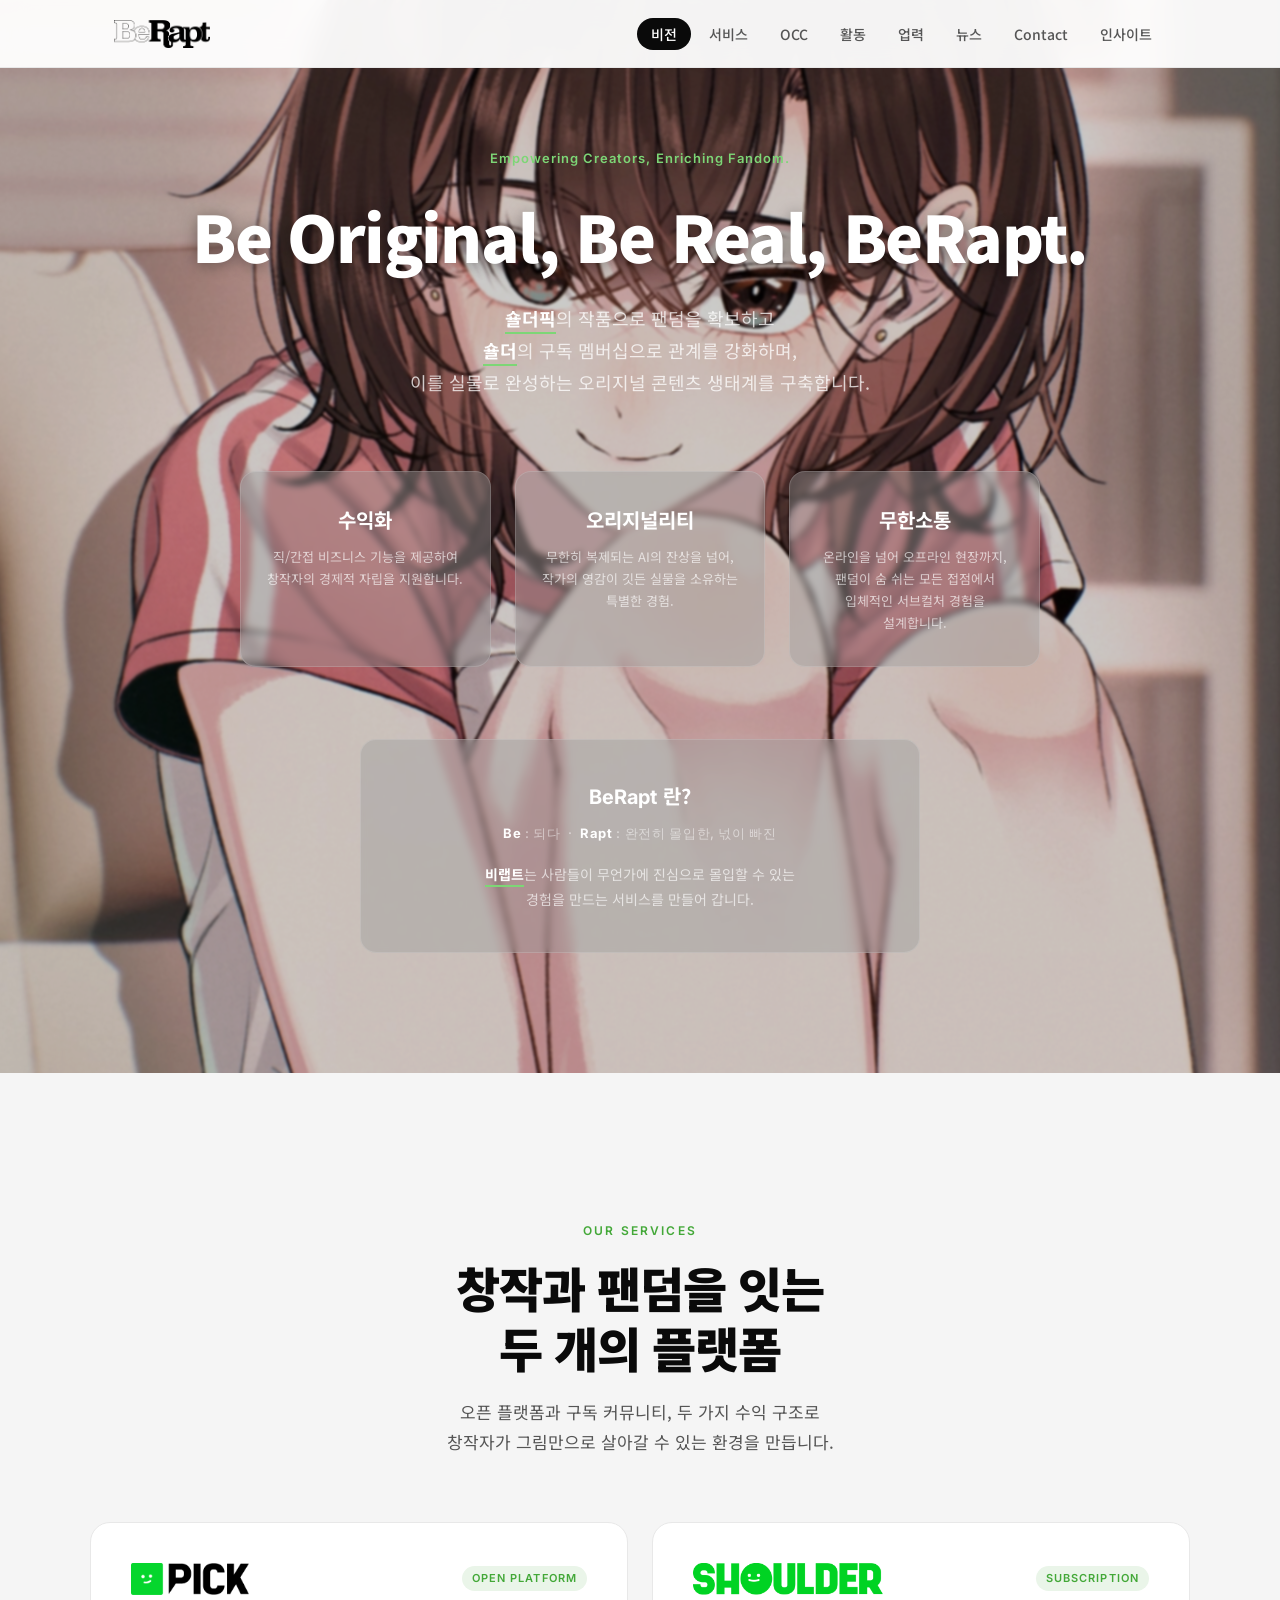
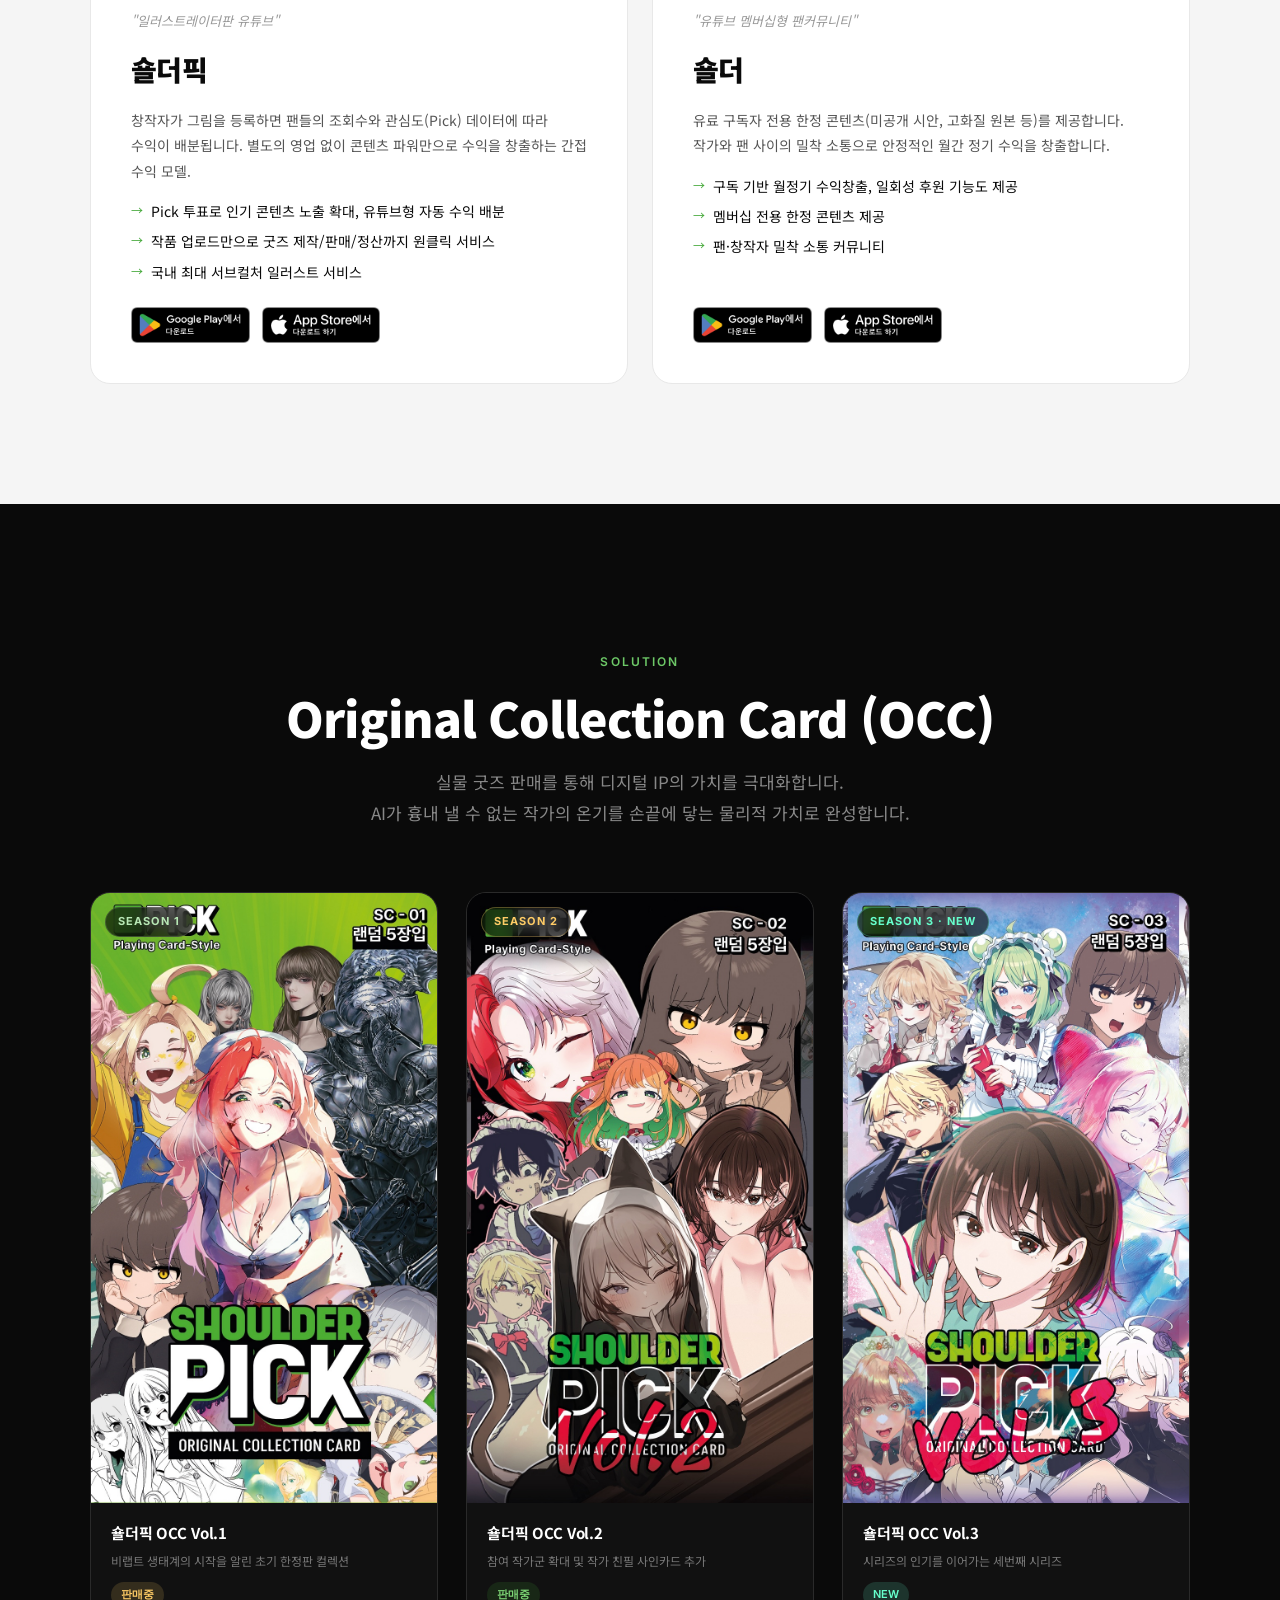
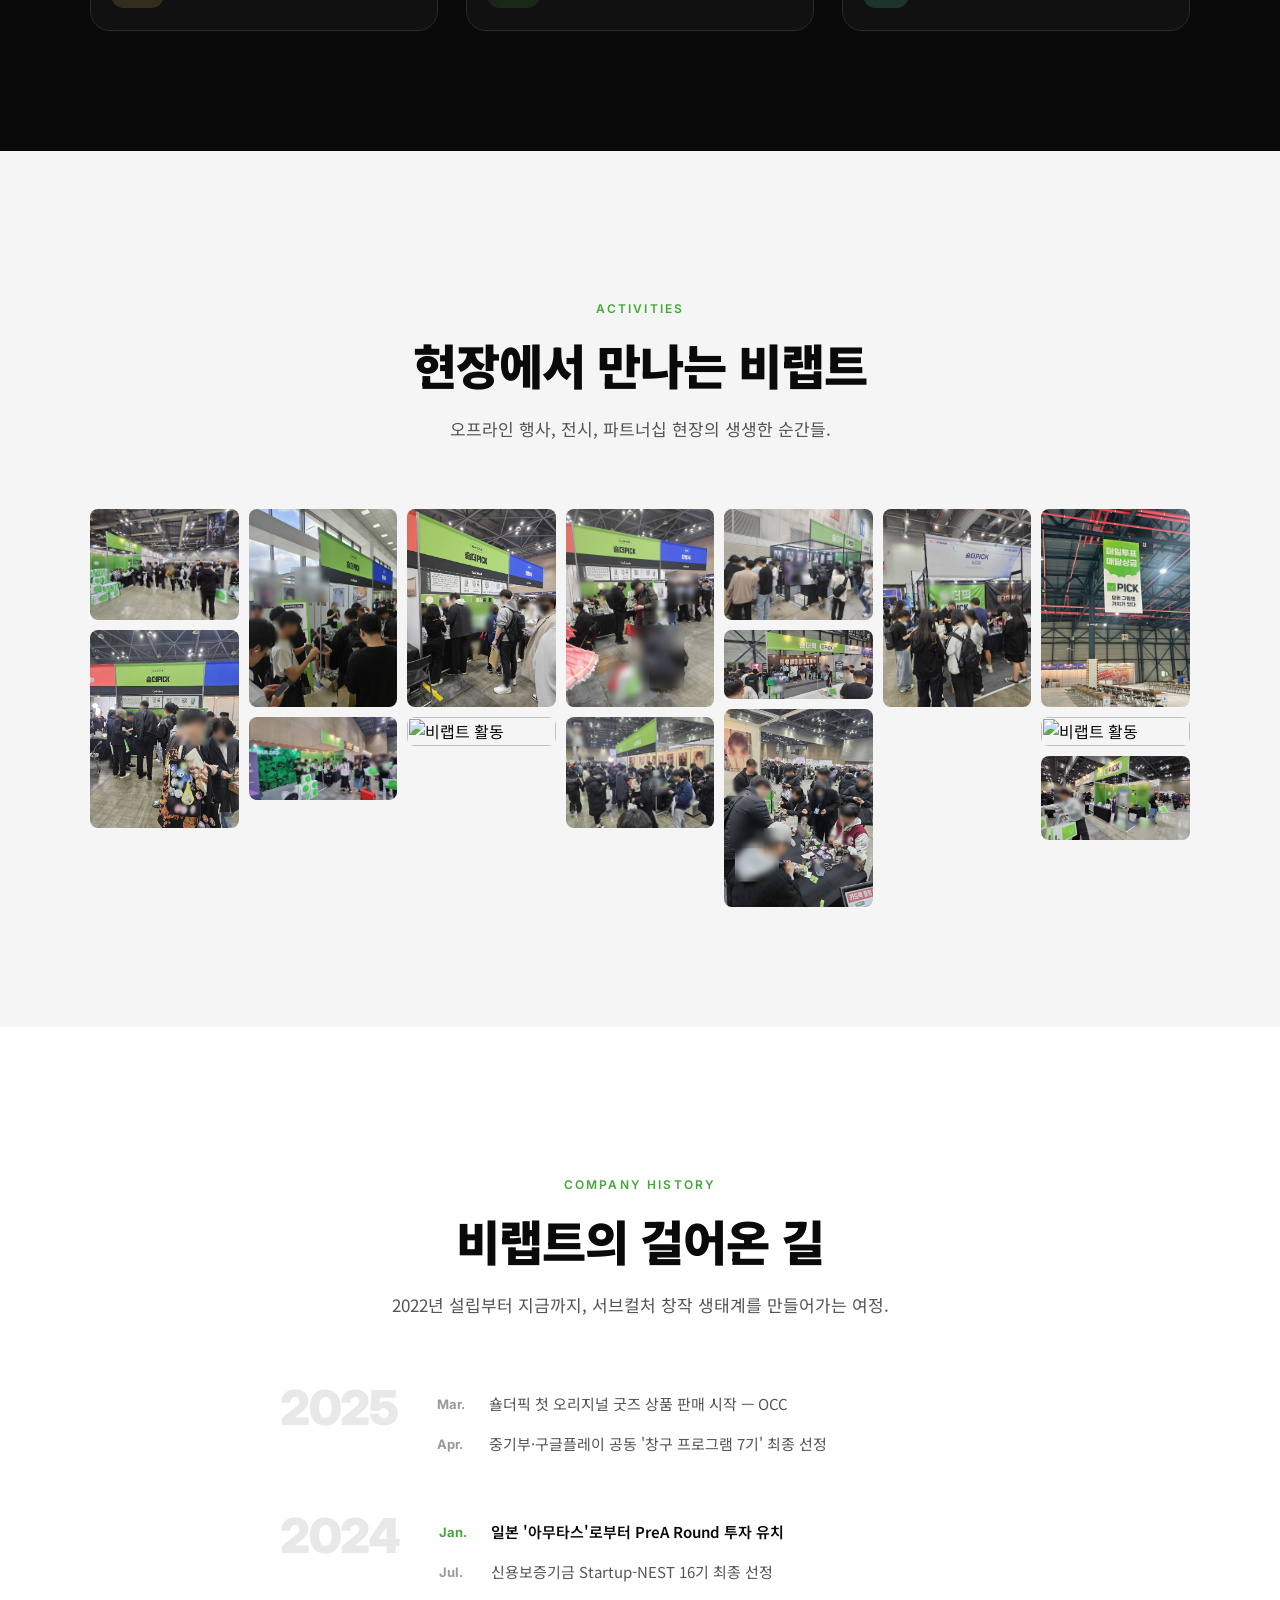
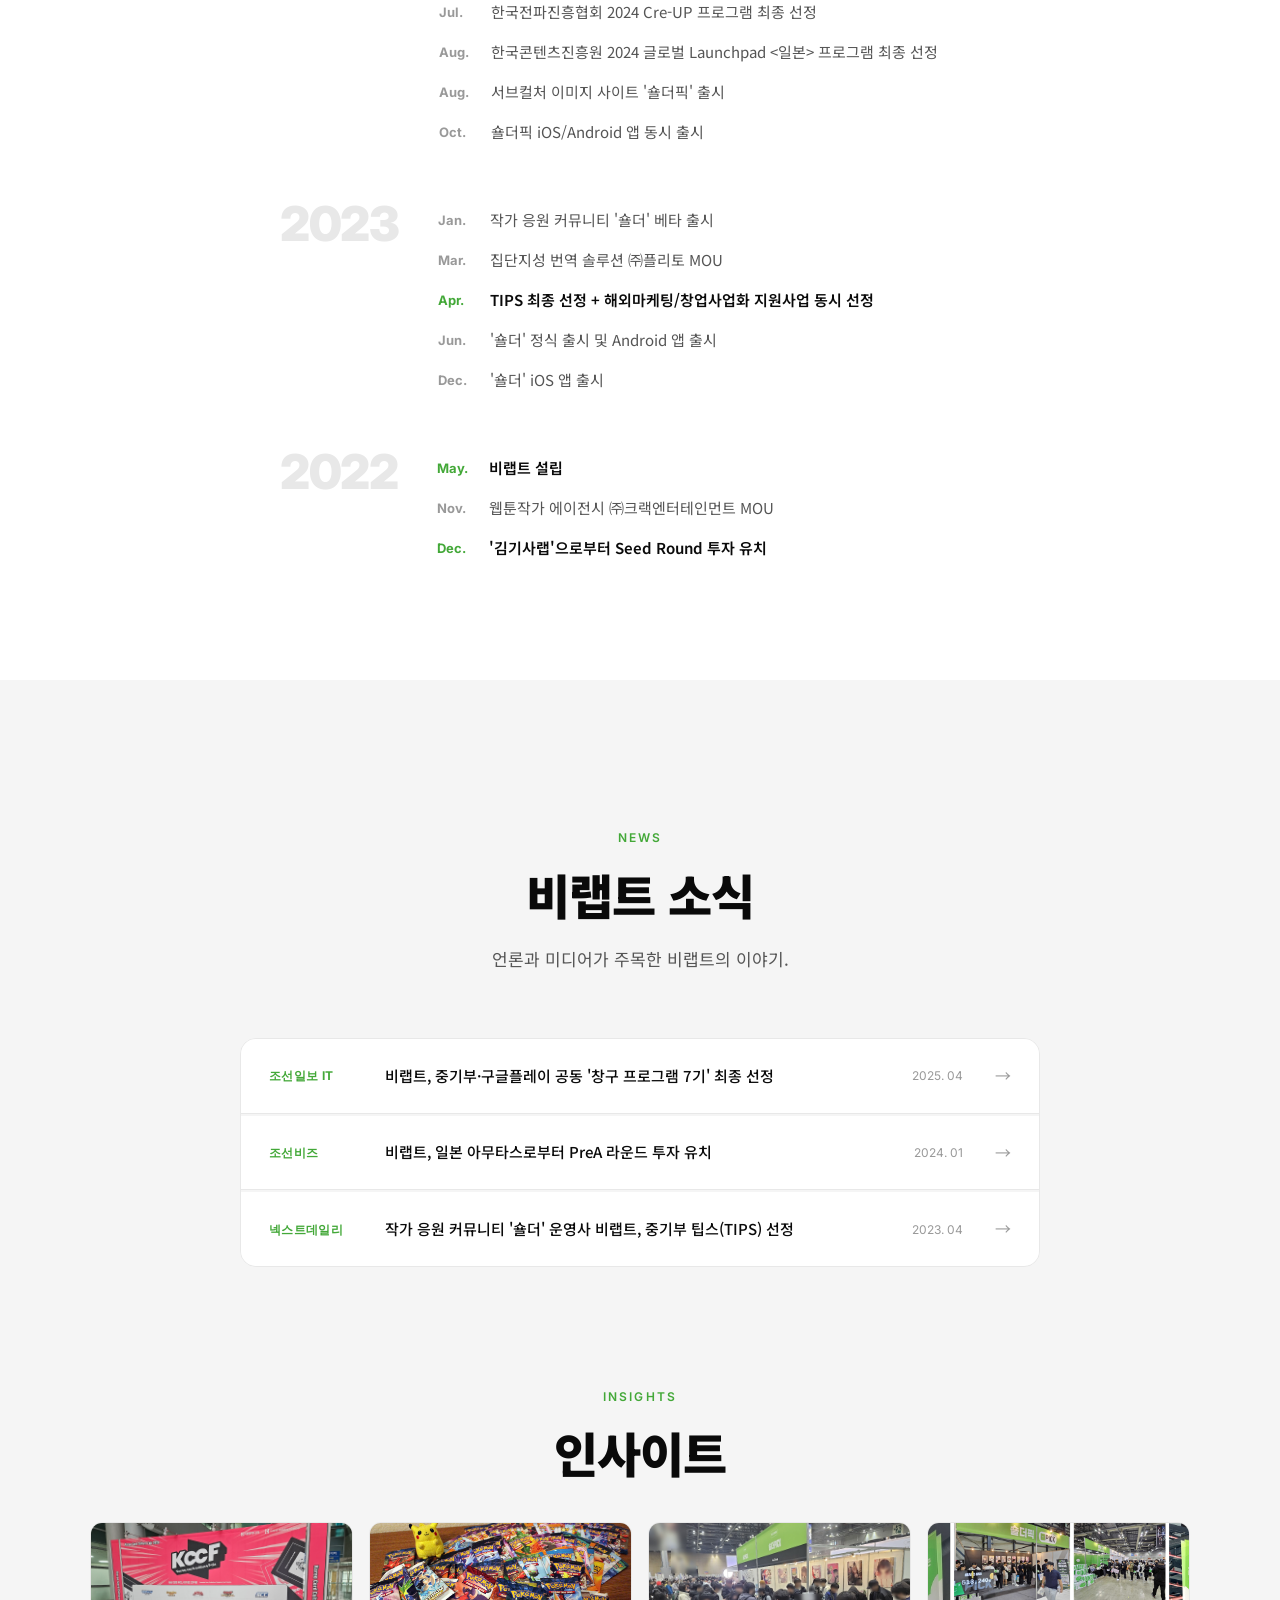
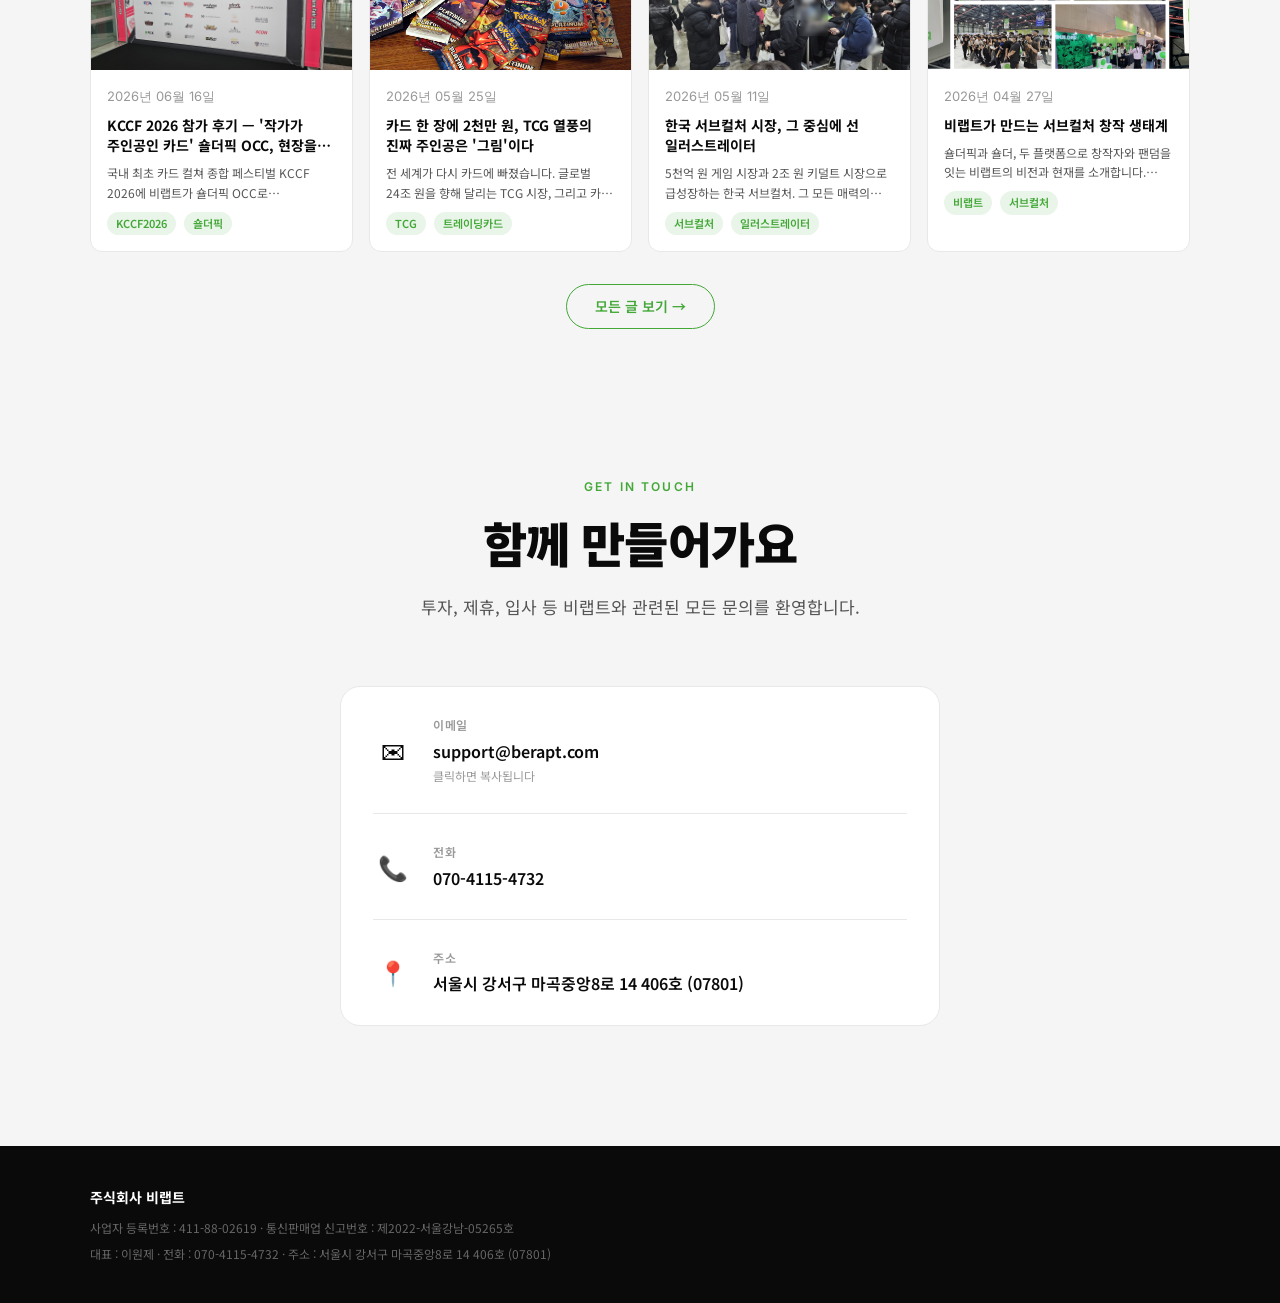
==== commit 1ddfdaac: "Add new article about kccf" ====
--- a/index.html
+++ b/index.html
@@ -475,6 +475,15 @@
             <p class="section-label">Insights</p>
             <h2 class="section-headline">인사이트</h2>
             <div class="hp-insights-grid">
+                <a href="/insights/kccf-2026-shoulderpick-review/" class="hp-insight-card">
+                    <div class="hp-insight-thumb"><img src="/images/off_events/kccf_1.jpg" alt="KCCF 2026 참가 후기 — '작가가 주인공인 카드' 숄더픽 OCC, 현장을 만나다"></div>
+                    <div class="hp-insight-card-body">
+                        <time class="post-date">2026년 06월 16일</time>
+                        <strong class="hp-insight-card-title">KCCF 2026 참가 후기 — '작가가 주인공인 카드' 숄더픽 OCC, 현장을 만나다</strong>
+                        <p class="hp-insight-card-desc">국내 최초 카드 컬쳐 종합 페스티벌 KCCF 2026에 비랩트가 숄더픽 OCC로 참가했습니다. 유희왕·원피스 같은 거대 IP 사이에서 만난 '작가 중심 수집카드'를 향한 관람객들의 뜨거운 반응과 기대를 전합니다.</p>
+                        <div class="post-tags"><span class="post-tag">KCCF2026</span><span class="post-tag">숄더픽</span></div>
+                    </div>
+                </a>
                 <a href="/insights/tcg-boom-illustrator/" class="hp-insight-card">
                     <div class="hp-insight-thumb"><img src="/images/posts/pokemon_cards.jpg" alt="카드 한 장에 2천만 원, TCG 열풍의 진짜 주인공은 '그림'이다"></div>
                     <div class="hp-insight-card-body">
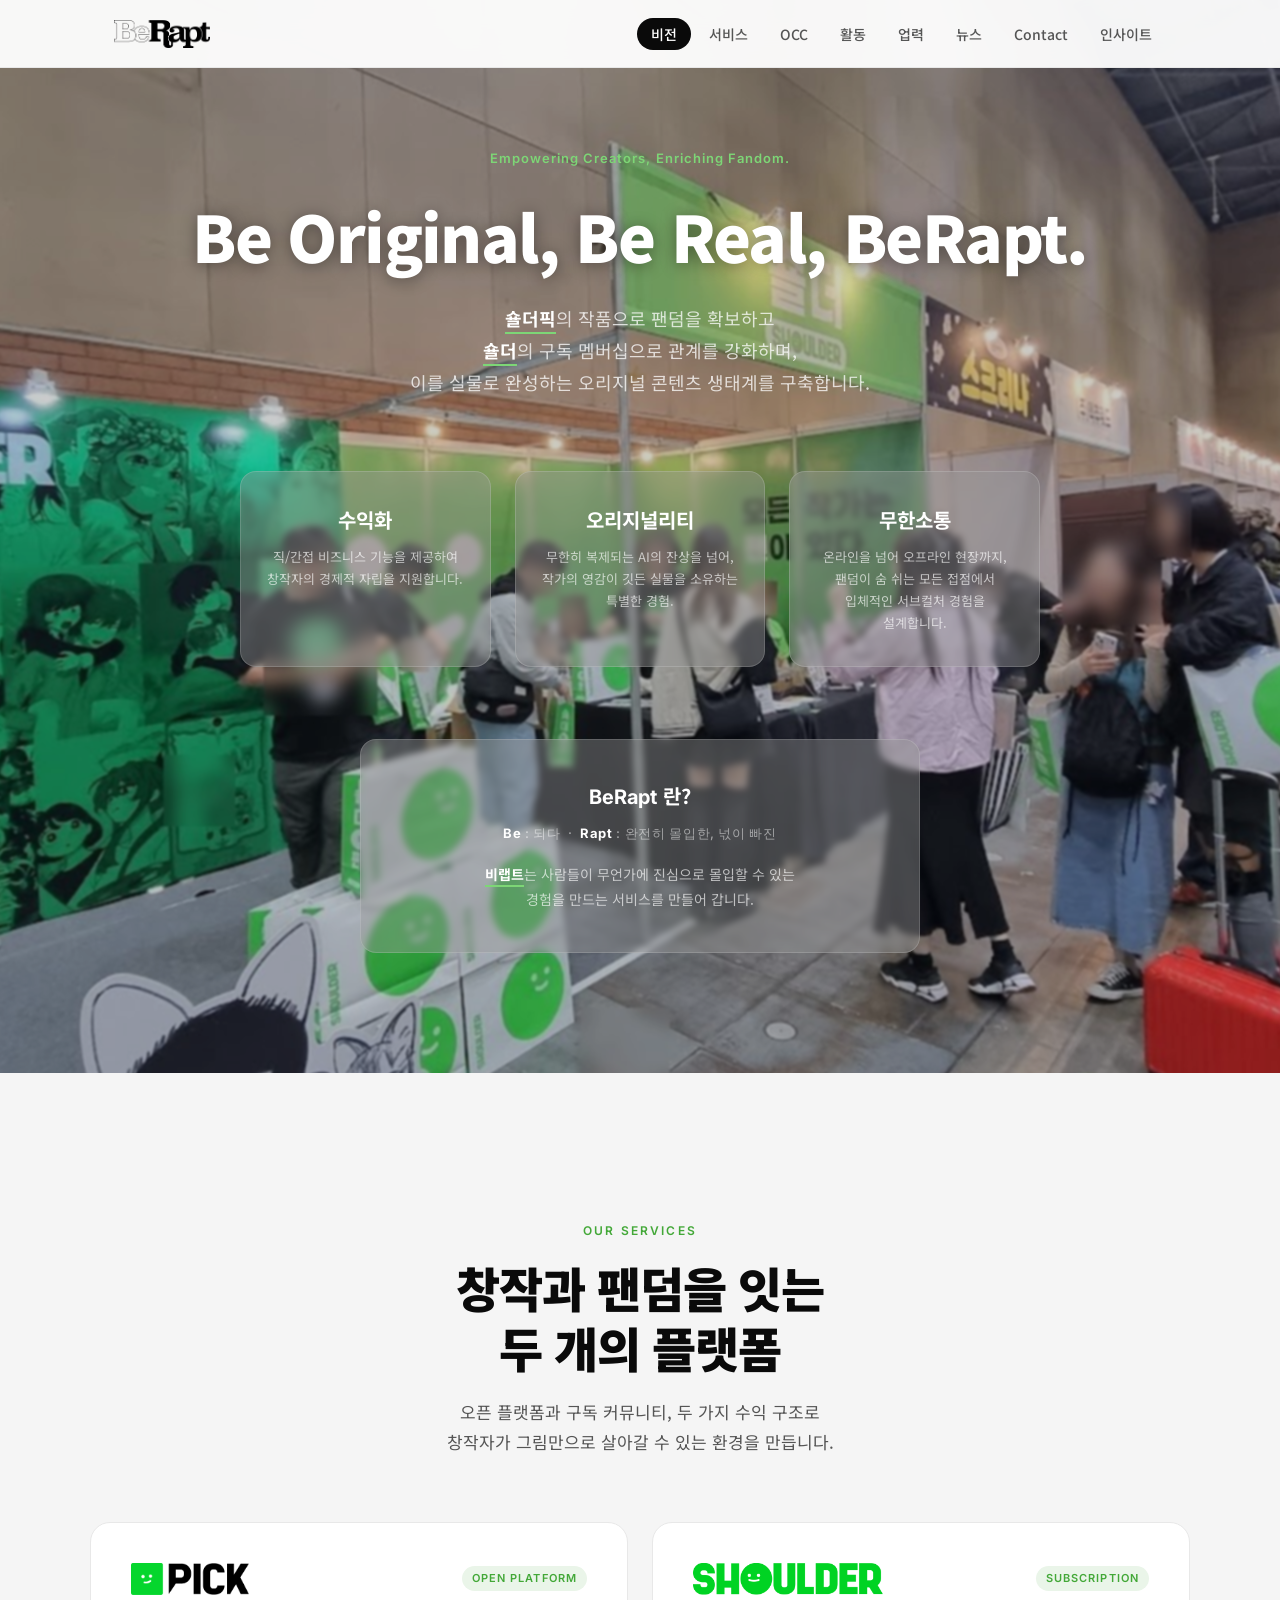
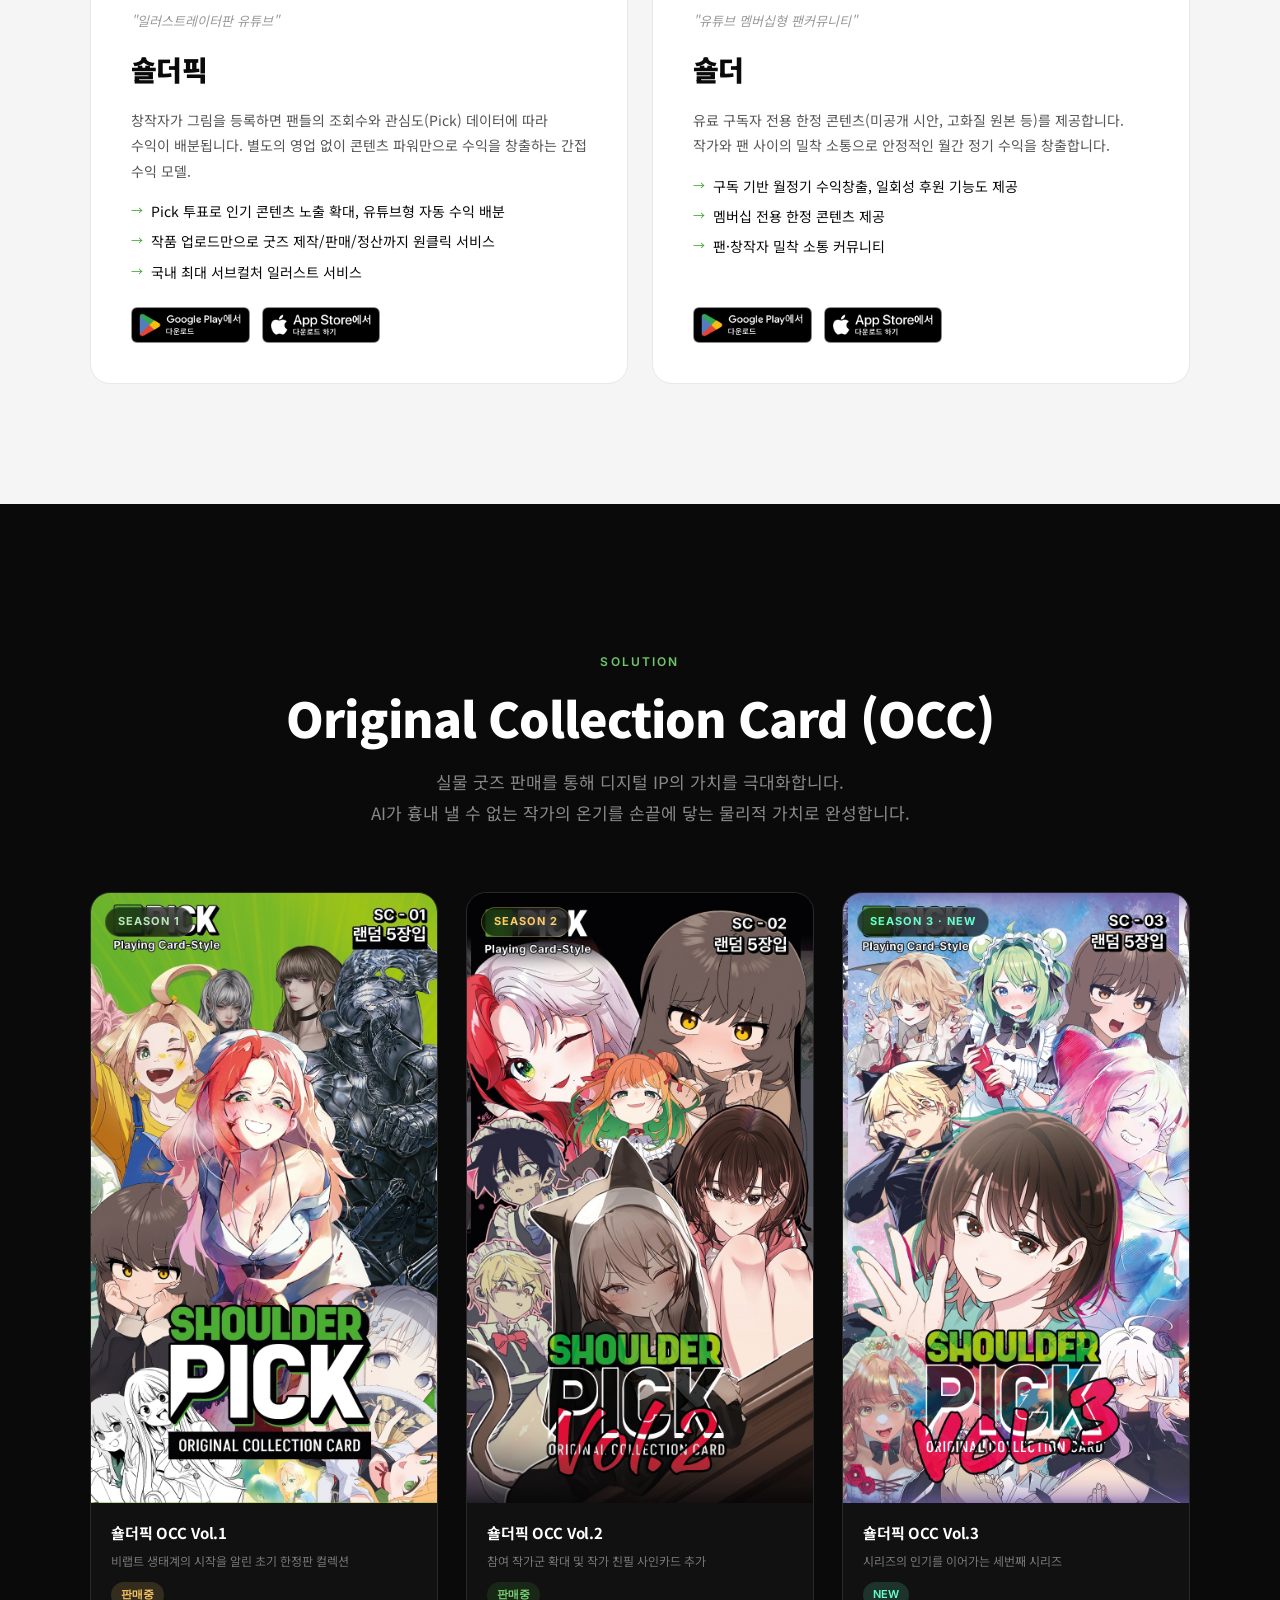
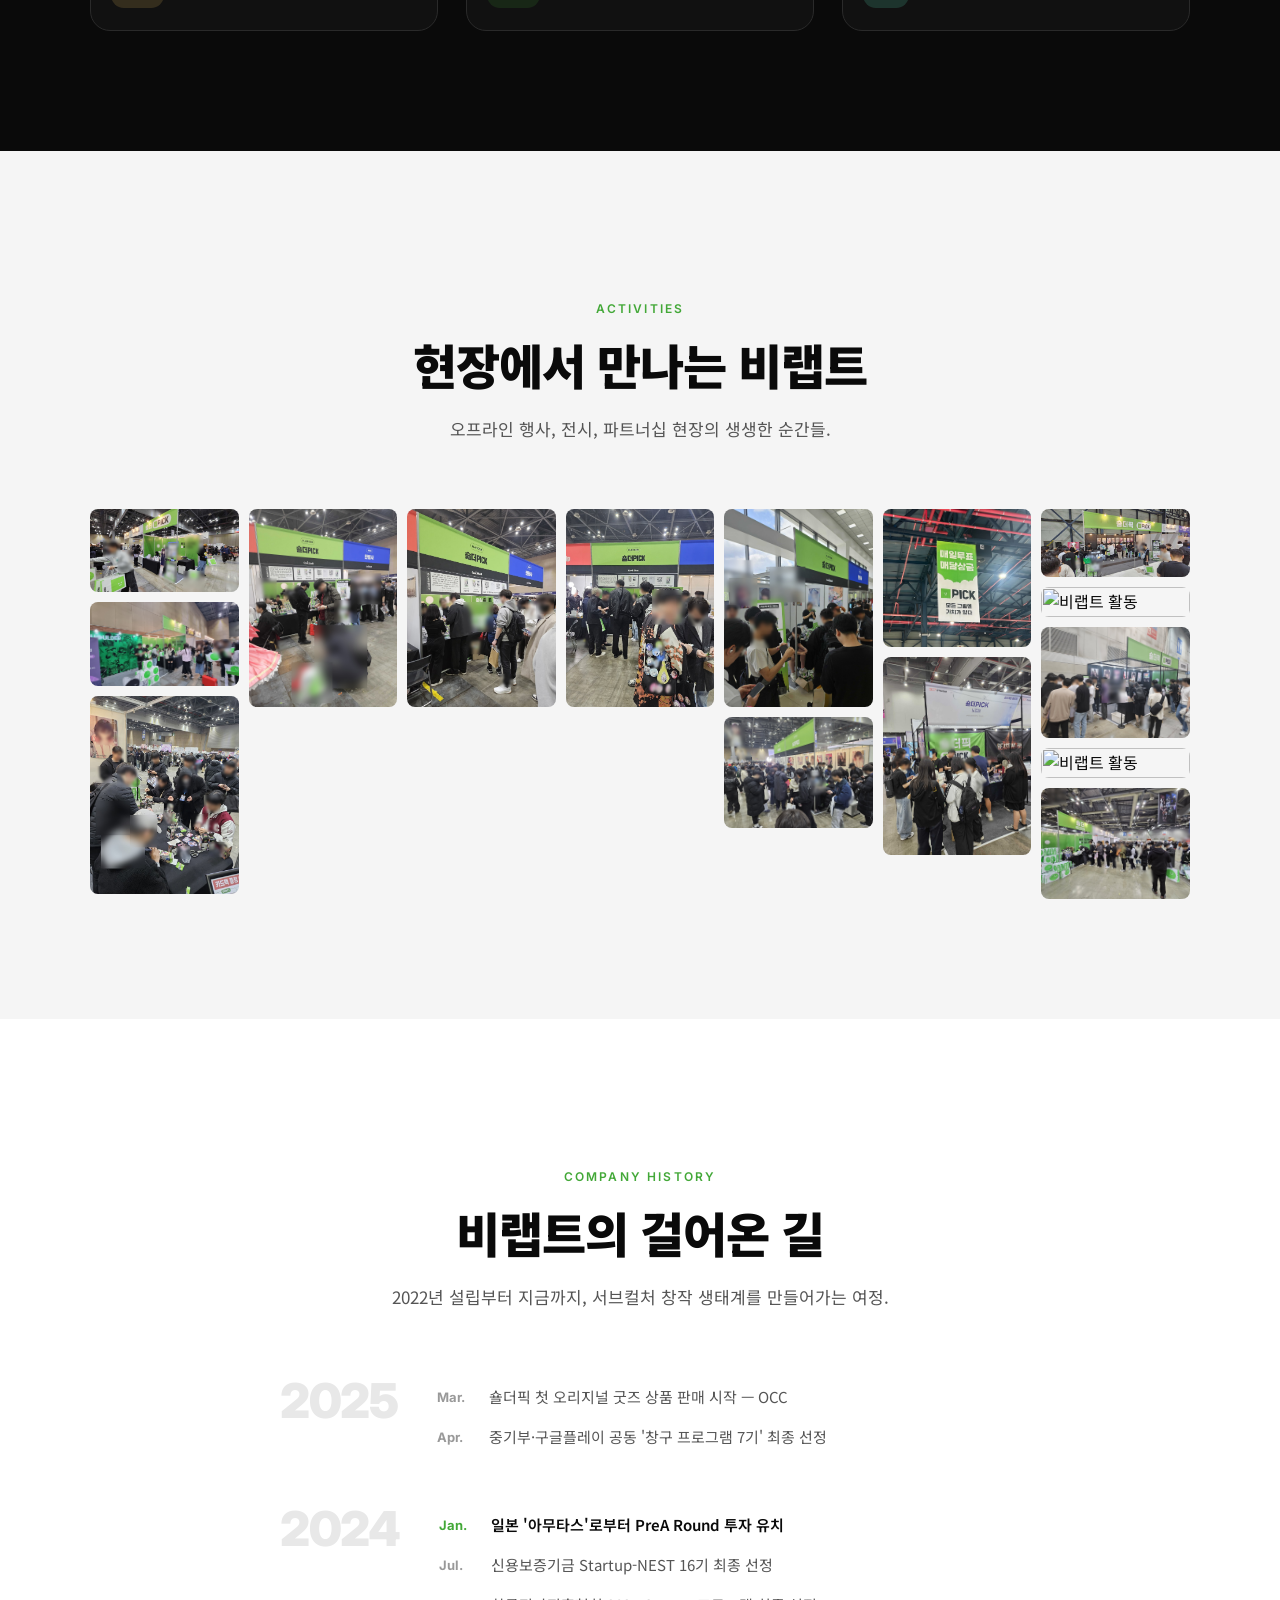
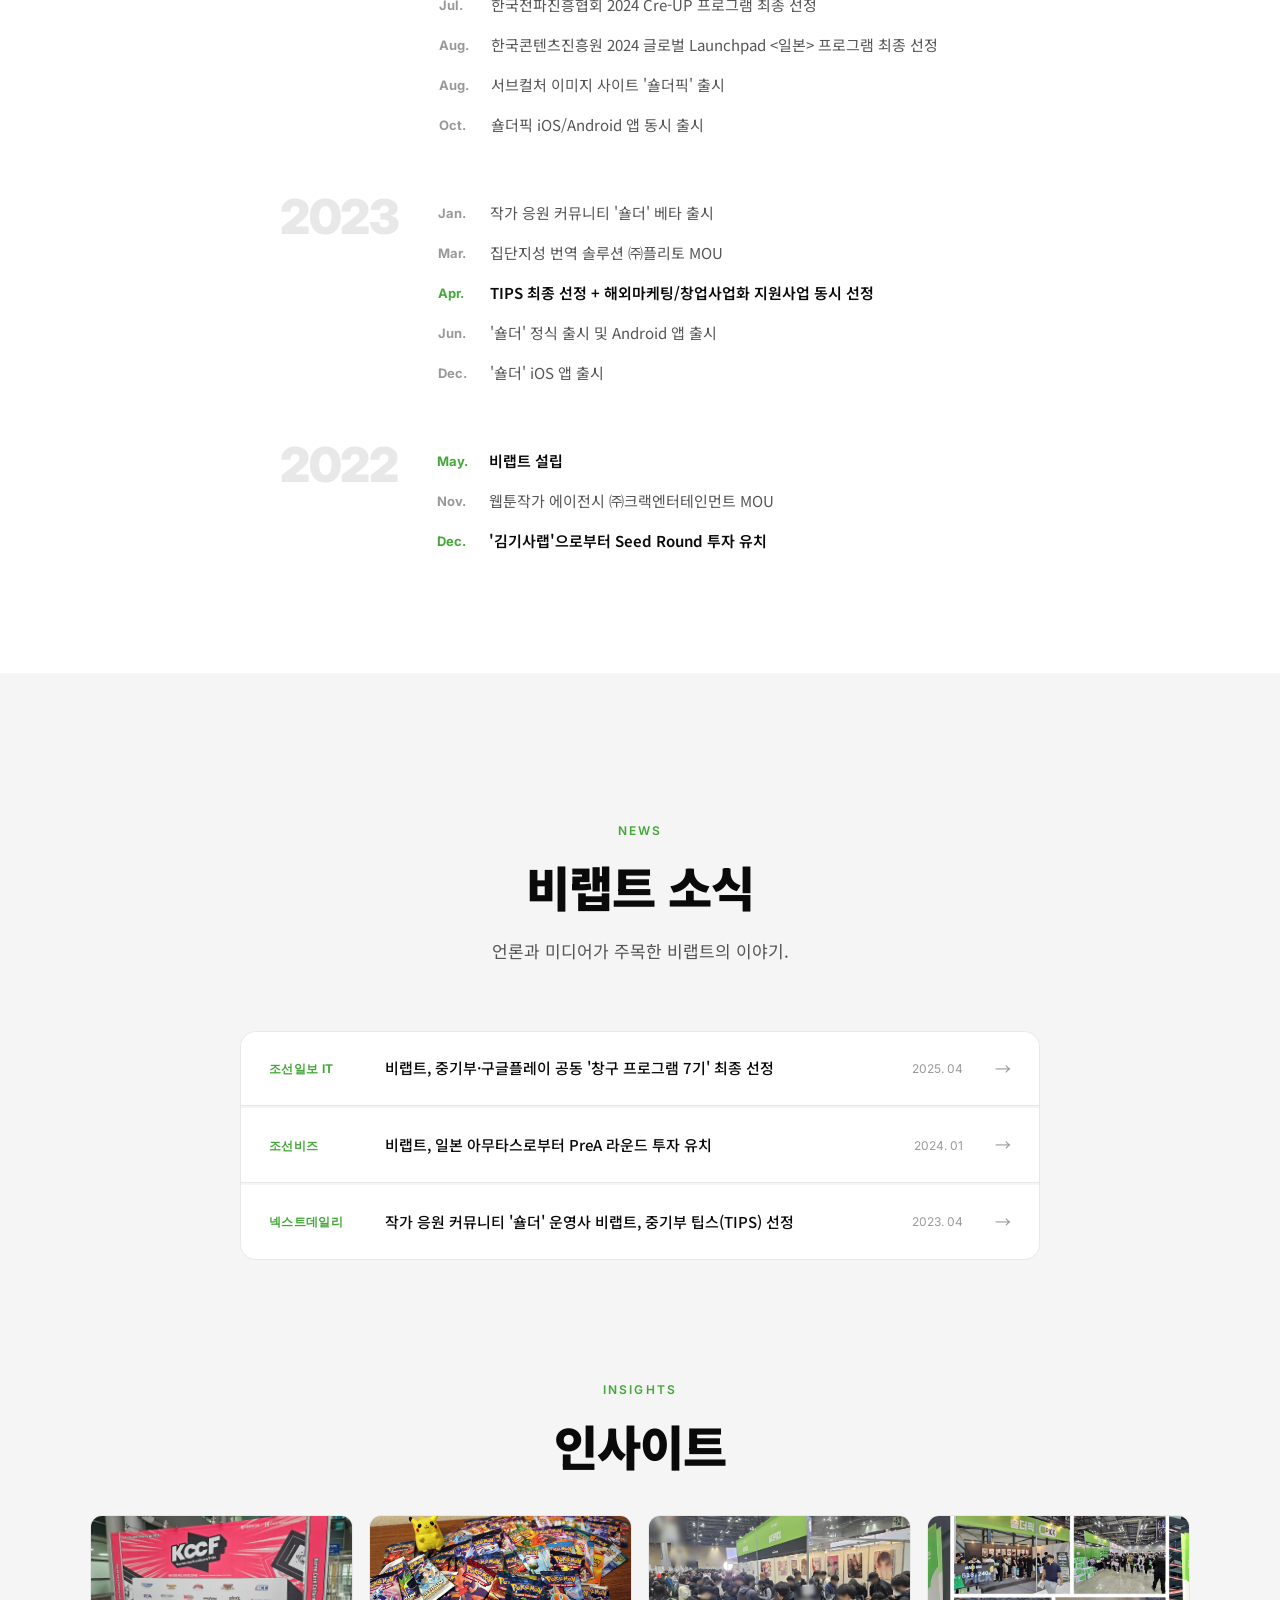
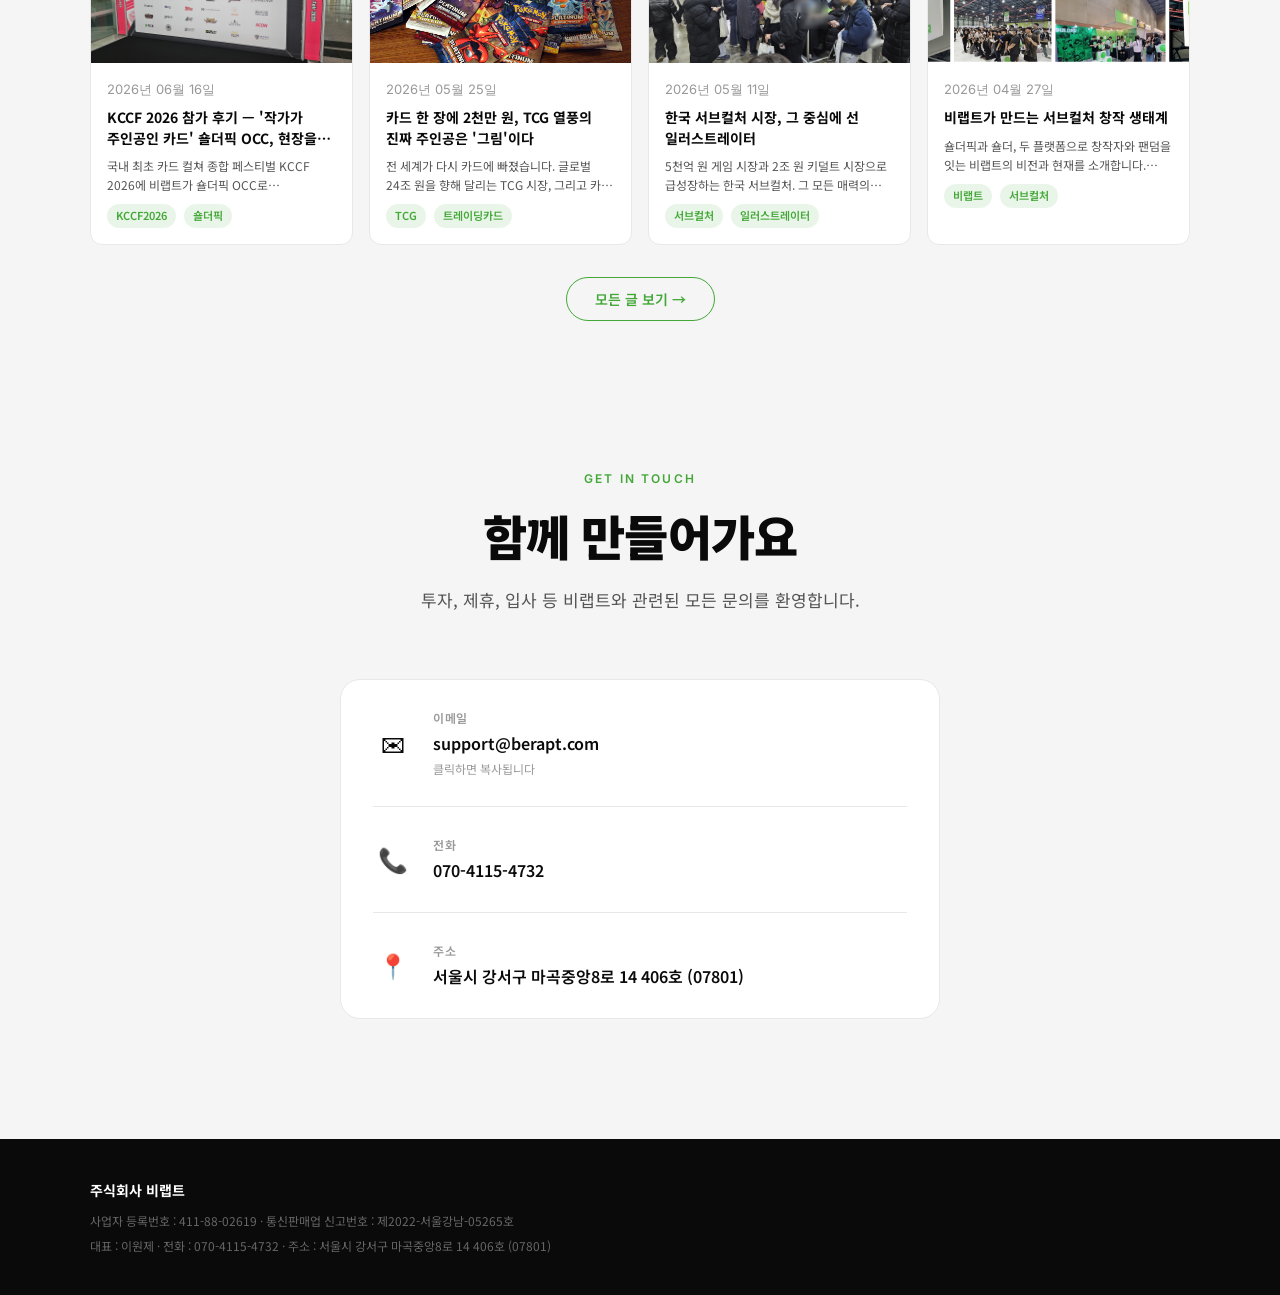
==== commit 7eac451d: "Change home intro images" ====
--- a/index.html
+++ b/index.html
@@ -101,17 +101,17 @@
          =========================== -->
     <section class="section section-vision" id="vision">
         <div class="vision-bg" id="vision-bg">
-            <div class="vision-bg-slide active" style="background-image:url('images/home_bg/67d13c09d251403fbe89e413022b57c0.webp')"></div>
-            <div class="vision-bg-slide" style="background-image:url('images/home_bg/ff16d02964e748b48bdd03cc4d6b8590.webp')"></div>
-            <div class="vision-bg-slide" style="background-image:url('images/home_bg/82531b05ff19473489f554bac4c5d713.webp')"></div>
-            <div class="vision-bg-slide" style="background-image:url('images/home_bg/c193697927da42c0bf31a5d693d7e6bf.webp')"></div>
-            <div class="vision-bg-slide" style="background-image:url('images/home_bg/e4d79c1f88db45f0a9f812fe2318e970.webp')"></div>
-            <div class="vision-bg-slide" style="background-image:url('images/home_bg/4f55eb7156c949a5984b4ab43851a990.webp')"></div>
-            <div class="vision-bg-slide" style="background-image:url('images/home_bg/559c6a95dde04e87acf54f42146bf977.webp')"></div>
-            <div class="vision-bg-slide" style="background-image:url('images/home_bg/8ae8e2e855aa4b72ae23d0f530583bcf.webp')"></div>
-            <div class="vision-bg-slide" style="background-image:url('images/home_bg/af88adf18d9144af8633878ae309b849.webp')"></div>
-            
-            
+            <div class="vision-bg-slide active" style="background-image:url('images/off_events/20240218_120052.jpg')"></div>
+            <div class="vision-bg-slide" style="background-image:url('images/off_events/20231008_103255.jpg')"></div>
+            <div class="vision-bg-slide" style="background-image:url('images/posts/shoulder_home.png')"></div>
+            <div class="vision-bg-slide" style="background-image:url('images/off_events/20240824_103931.jpg')"></div>
+            <div class="vision-bg-slide" style="background-image:url('images/off_events/20250322_152217.jpg')"></div>
+            <div class="vision-bg-slide" style="background-image:url('images/off_events/20250927_113041.jpg')"></div>
+            <div class="vision-bg-slide" style="background-image:url('images/posts/shoulderpick_home.png')"></div>
+            <div class="vision-bg-slide" style="background-image:url('images/off_events/IMG_2515.jpg')"></div>
+            <div class="vision-bg-slide" style="background-image:url('images/off_events/kccf_3.jpg')"></div>
+            <div class="vision-bg-slide" style="background-image:url('images/off_events/kccf_2.jpg')"></div>
+            <div class="vision-bg-slide" style="background-image:url('images/posts/occ_cards.jpg')"></div>
         </div>
         <div class="section-inner">
             <div class="vision-content">
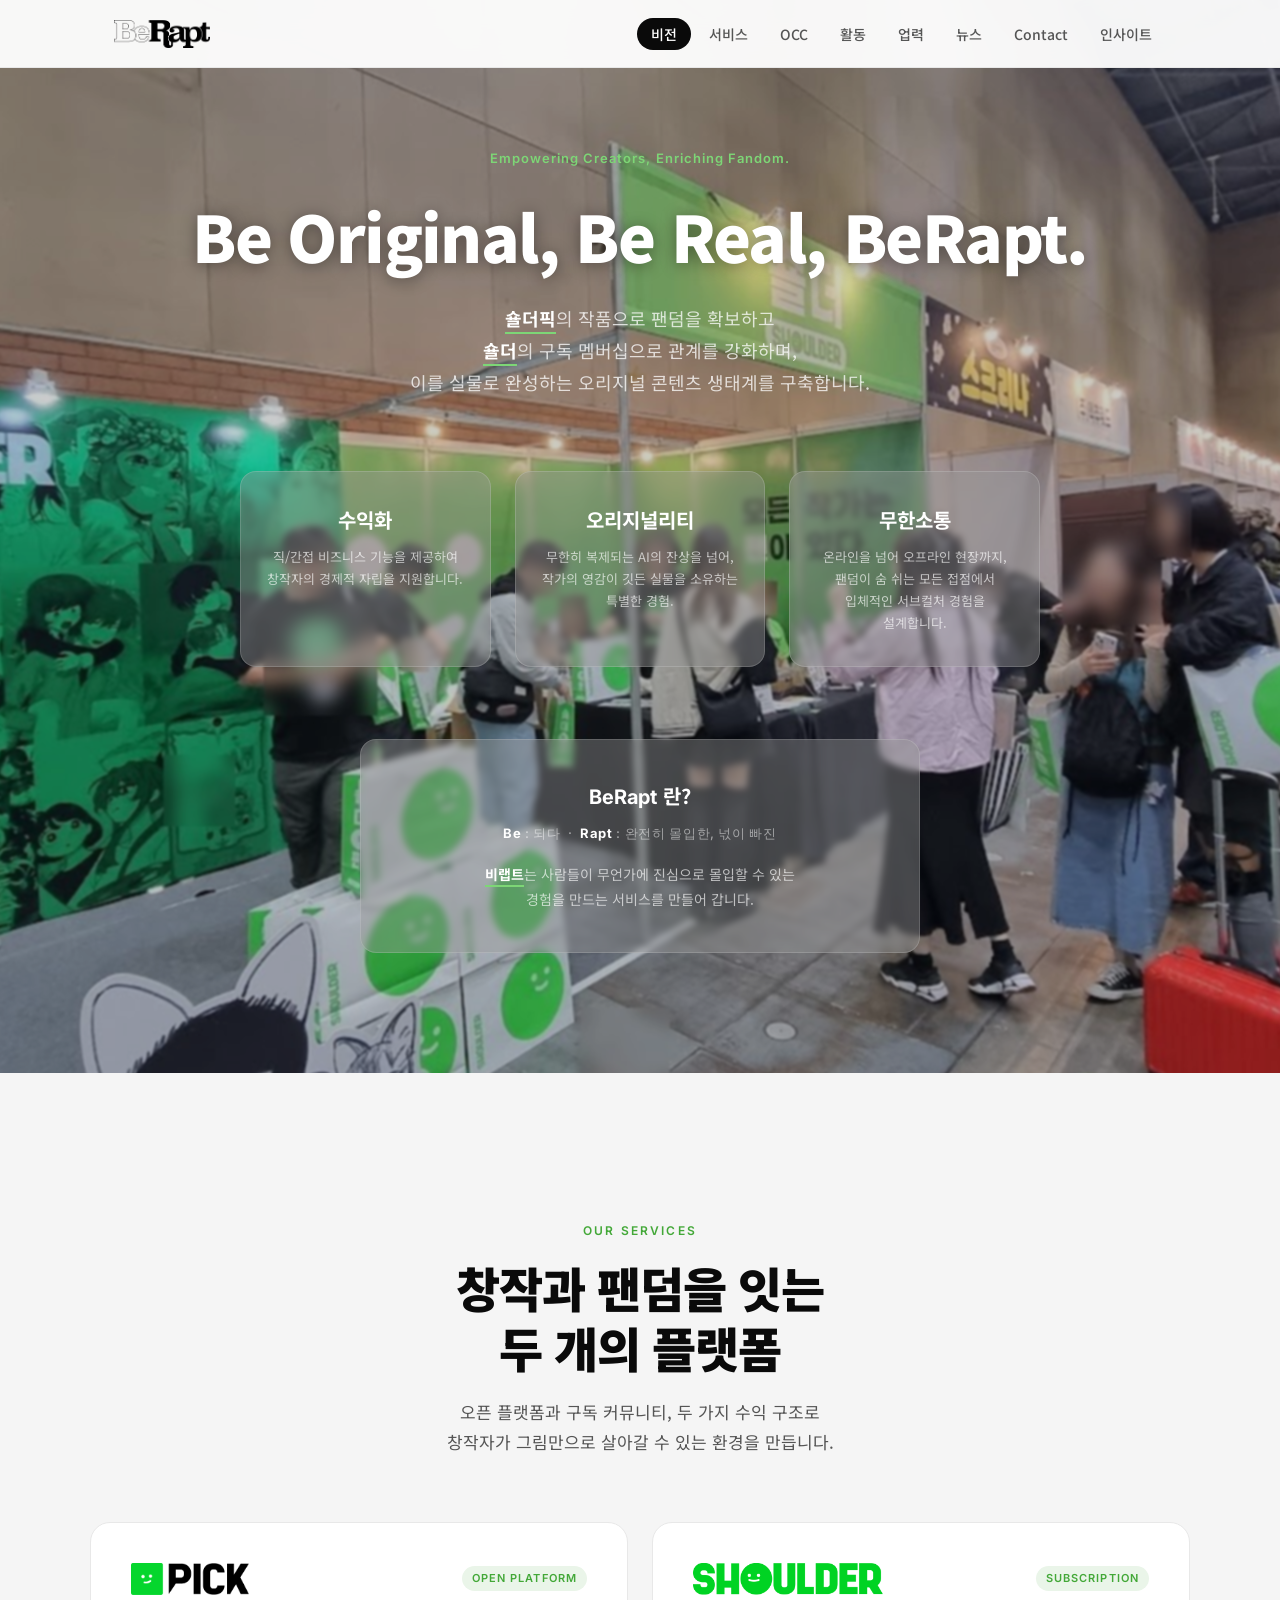
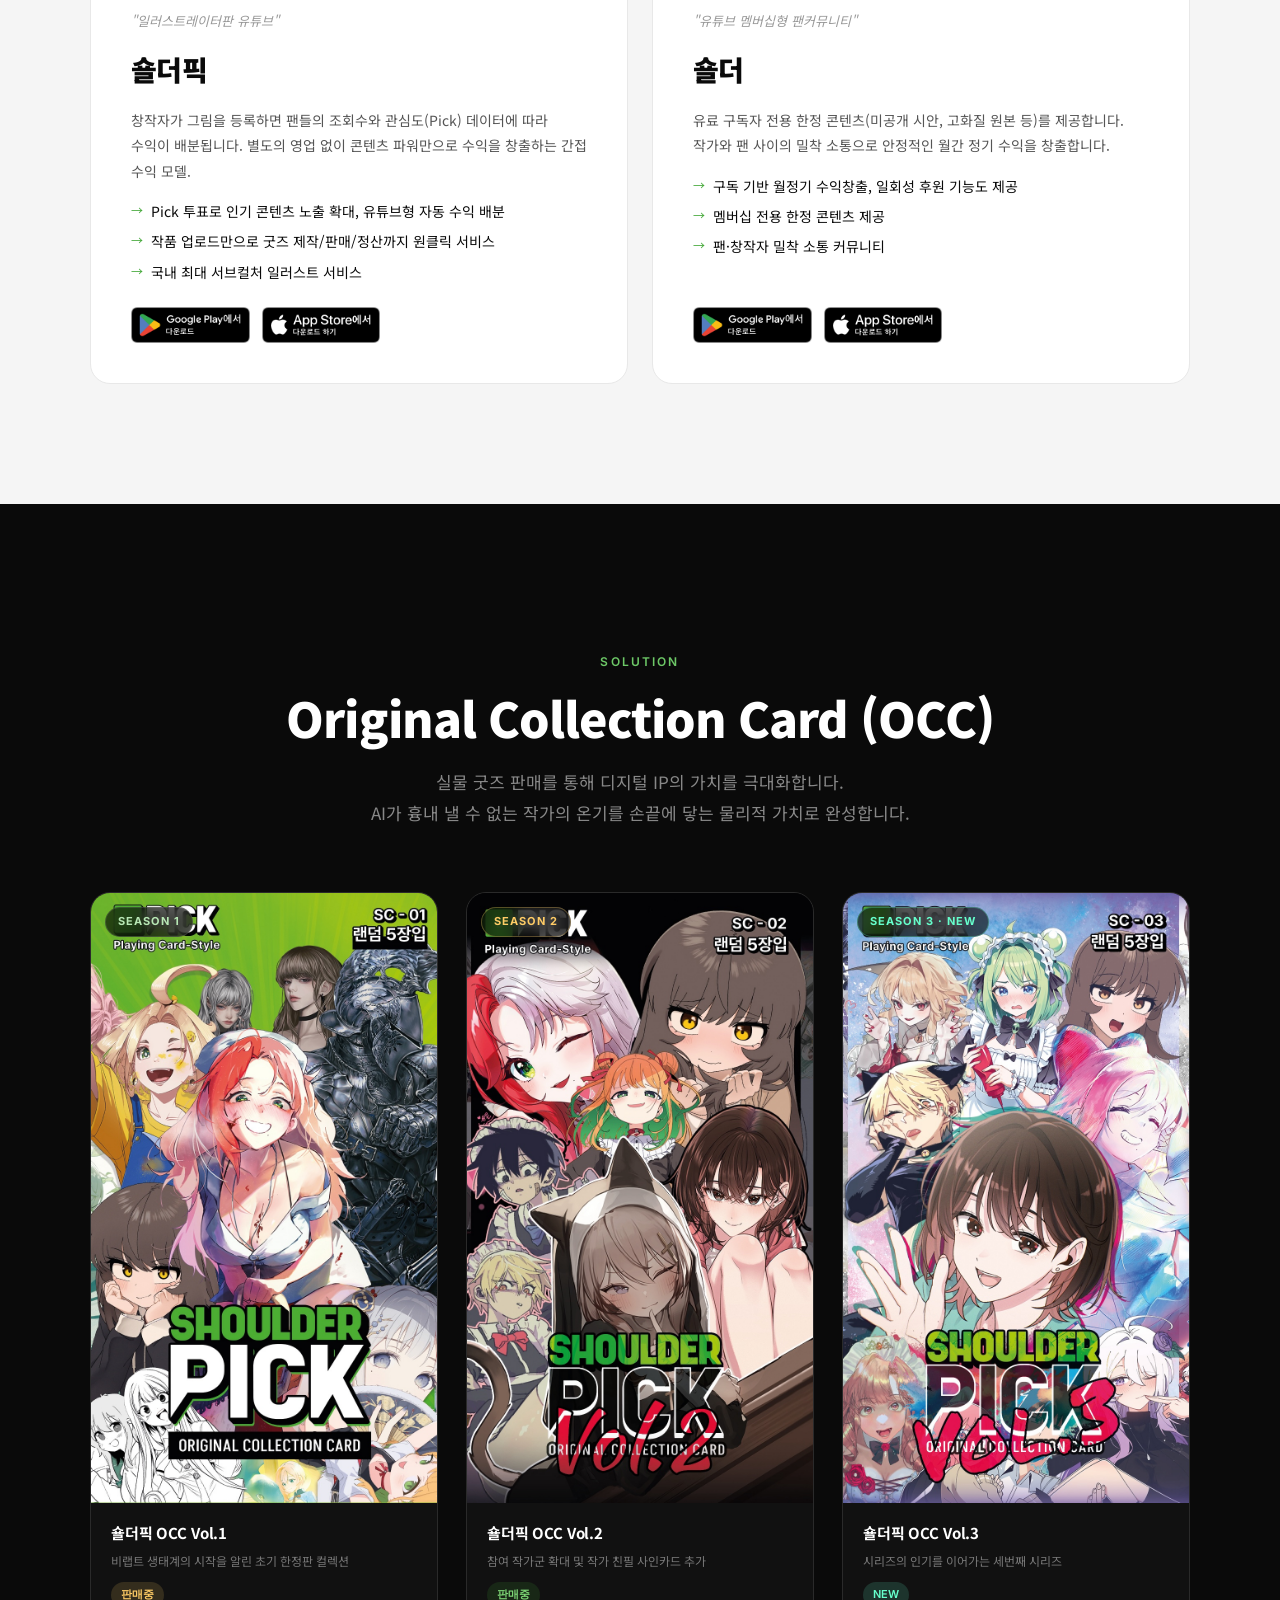
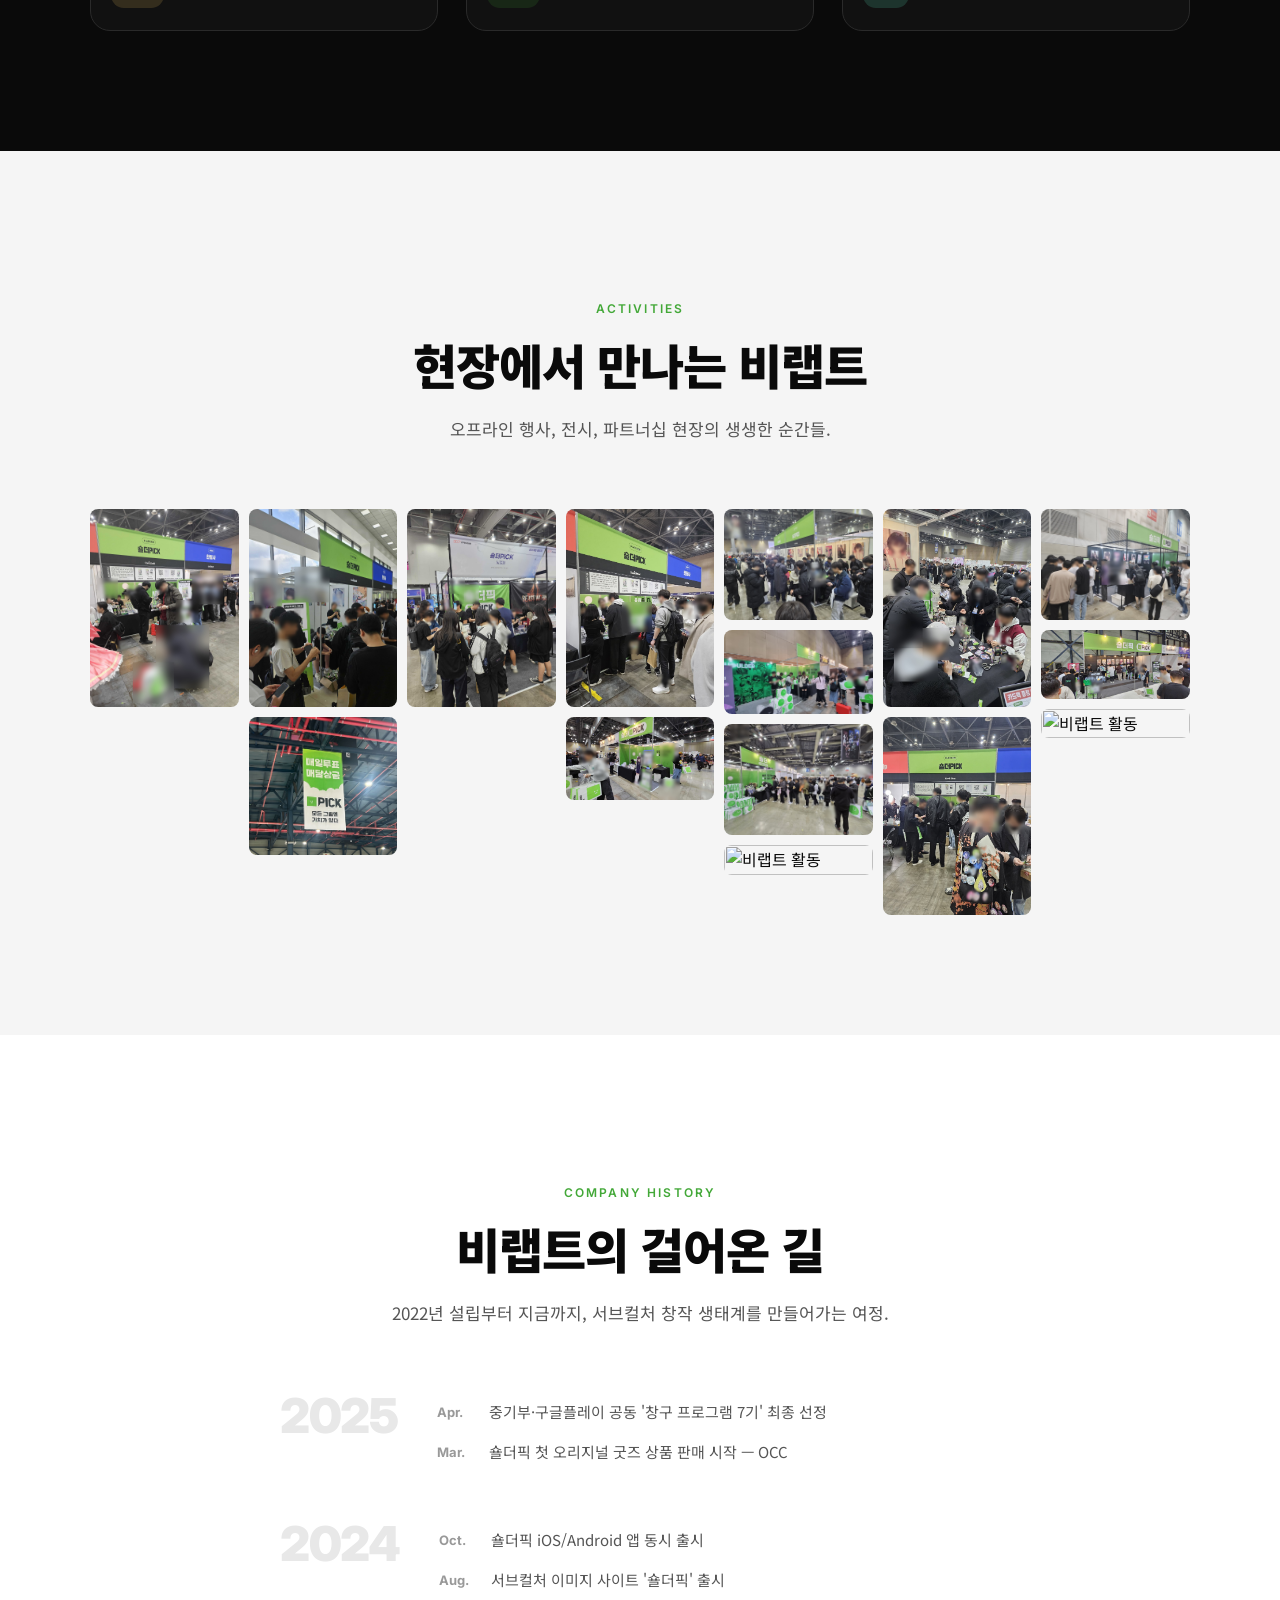
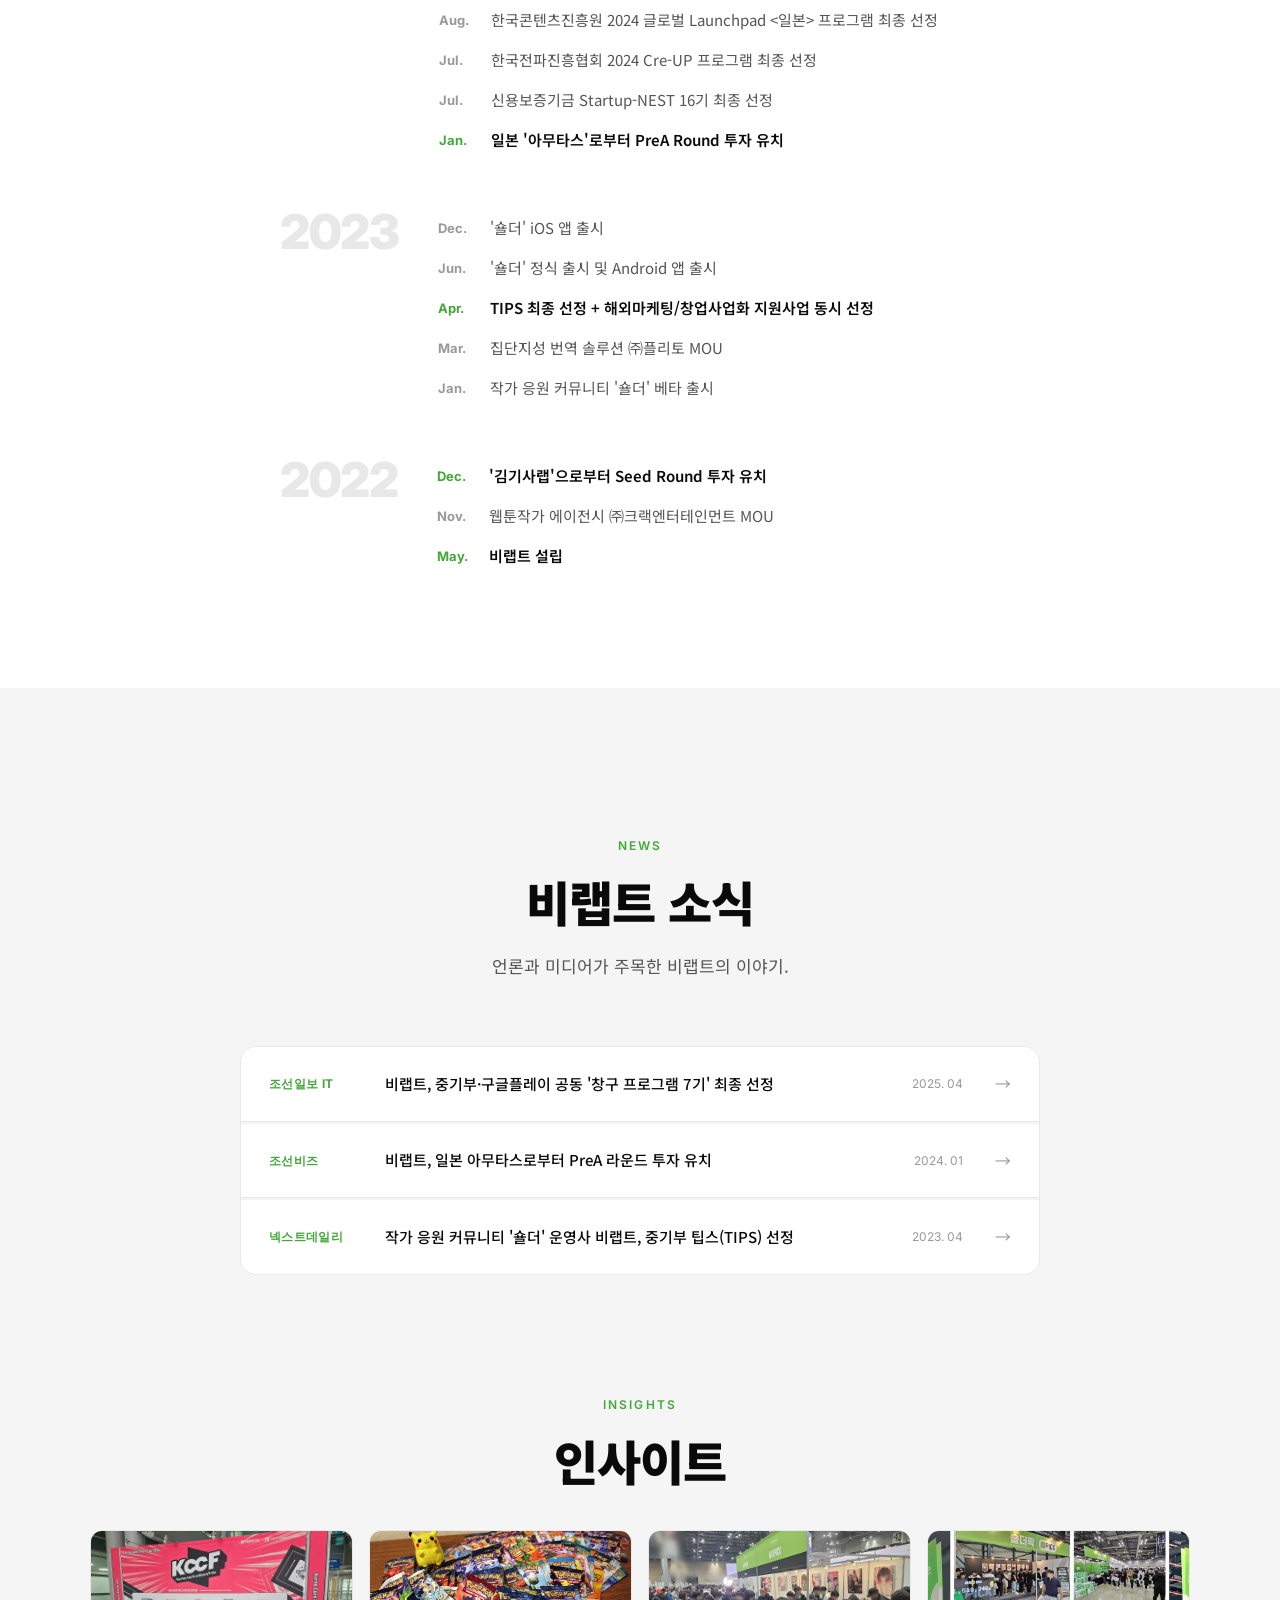
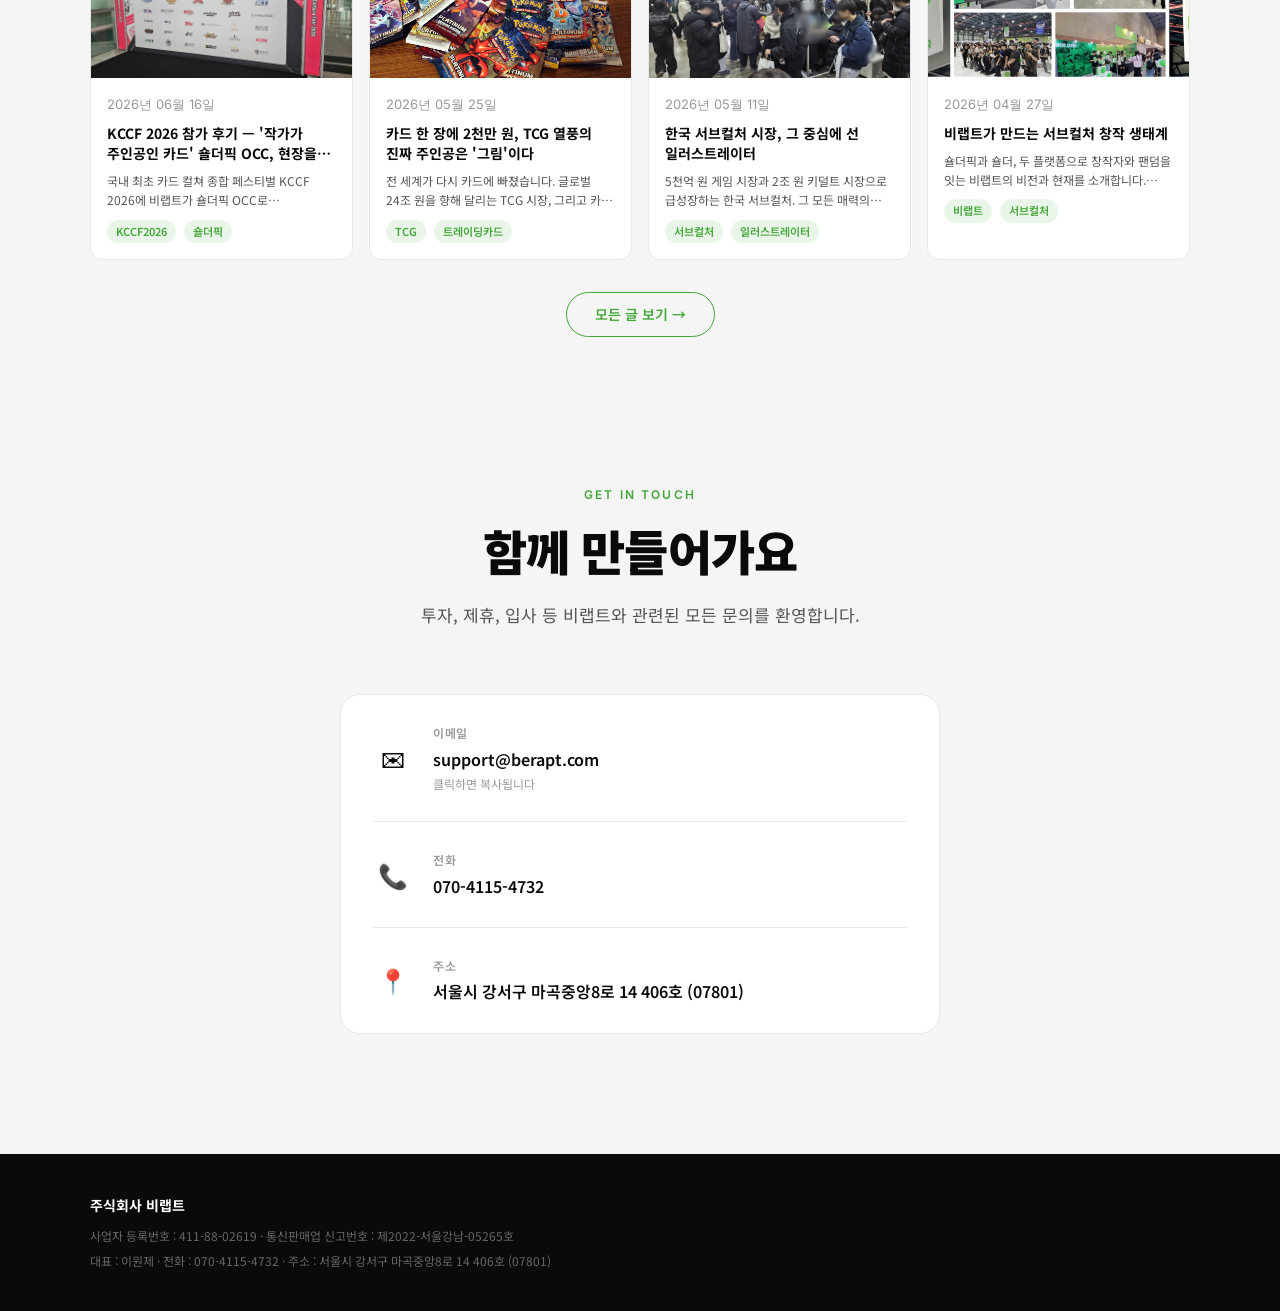
==== commit 7a0b32ce: "reorder history about berapt" ====
--- a/index.html
+++ b/index.html
@@ -350,66 +350,66 @@
                         <h3 class="history-year">2025</h3>
                         <div class="history-items">
                             <div class="history-item">
+                                <span class="history-month">Apr.</span>
+                                <span class="history-desc">중기부·구글플레이 공동 '창구 프로그램 7기' 최종 선정</span>
+                            </div>
+                            <div class="history-item">
                                 <span class="history-month">Mar.</span>
                                 <span class="history-desc">숄더픽 첫 오리지널 굿즈 상품 판매 시작 — OCC</span>
-                            </div>
-                            <div class="history-item">
-                                <span class="history-month">Apr.</span>
-                                <span class="history-desc">중기부·구글플레이 공동 '창구 프로그램 7기' 최종 선정</span>
                             </div>
                         </div>
                     </div>
                     <div class="history-year-group">
                         <h3 class="history-year">2024</h3>
                         <div class="history-items">
+                            <div class="history-item">
+                                <span class="history-month">Oct.</span>
+                                <span class="history-desc">숄더픽 iOS/Android 앱 동시 출시</span>
+                            </div>
+                            <div class="history-item">
+                                <span class="history-month">Aug.</span>
+                                <span class="history-desc">서브컬처 이미지 사이트 '숄더픽' 출시</span>
+                            </div>
+                            <div class="history-item">
+                                <span class="history-month">Aug.</span>
+                                <span class="history-desc">한국콘텐츠진흥원 2024 글로벌 Launchpad &lt;일본&gt; 프로그램 최종 선정</span>
+                            </div>
+                            <div class="history-item">
+                                <span class="history-month">Jul.</span>
+                                <span class="history-desc">한국전파진흥협회 2024 Cre-UP 프로그램 최종 선정</span>
+                            </div>
+                            <div class="history-item">
+                                <span class="history-month">Jul.</span>
+                                <span class="history-desc">신용보증기금 Startup-NEST 16기 최종 선정</span>
+                            </div>
                             <div class="history-item history-item-highlight">
                                 <span class="history-month">Jan.</span>
                                 <span class="history-desc">일본 '아무타스'로부터 PreA Round 투자 유치</span>
                             </div>
-                            <div class="history-item">
-                                <span class="history-month">Jul.</span>
-                                <span class="history-desc">신용보증기금 Startup-NEST 16기 최종 선정</span>
-                            </div>
-                            <div class="history-item">
-                                <span class="history-month">Jul.</span>
-                                <span class="history-desc">한국전파진흥협회 2024 Cre-UP 프로그램 최종 선정</span>
-                            </div>
-                            <div class="history-item">
-                                <span class="history-month">Aug.</span>
-                                <span class="history-desc">한국콘텐츠진흥원 2024 글로벌 Launchpad &lt;일본&gt; 프로그램 최종 선정</span>
-                            </div>
-                            <div class="history-item">
-                                <span class="history-month">Aug.</span>
-                                <span class="history-desc">서브컬처 이미지 사이트 '숄더픽' 출시</span>
-                            </div>
-                            <div class="history-item">
-                                <span class="history-month">Oct.</span>
-                                <span class="history-desc">숄더픽 iOS/Android 앱 동시 출시</span>
-                            </div>
                         </div>
                     </div>
                     <div class="history-year-group">
                         <h3 class="history-year">2023</h3>
                         <div class="history-items">
                             <div class="history-item">
-                                <span class="history-month">Jan.</span>
-                                <span class="history-desc">작가 응원 커뮤니티 '숄더' 베타 출시</span>
-                            </div>
-                            <div class="history-item">
-                                <span class="history-month">Mar.</span>
-                                <span class="history-desc">집단지성 번역 솔루션 ㈜플리토 MOU</span>
+                                <span class="history-month">Dec.</span>
+                                <span class="history-desc">'숄더' iOS 앱 출시</span>
+                            </div>
+                            <div class="history-item">
+                                <span class="history-month">Jun.</span>
+                                <span class="history-desc">'숄더' 정식 출시 및 Android 앱 출시</span>
                             </div>
                             <div class="history-item history-item-highlight">
                                 <span class="history-month">Apr.</span>
                                 <span class="history-desc">TIPS 최종 선정 + 해외마케팅/창업사업화 지원사업 동시 선정</span>
                             </div>
                             <div class="history-item">
-                                <span class="history-month">Jun.</span>
-                                <span class="history-desc">'숄더' 정식 출시 및 Android 앱 출시</span>
-                            </div>
-                            <div class="history-item">
-                                <span class="history-month">Dec.</span>
-                                <span class="history-desc">'숄더' iOS 앱 출시</span>
+                                <span class="history-month">Mar.</span>
+                                <span class="history-desc">집단지성 번역 솔루션 ㈜플리토 MOU</span>
+                            </div>
+                            <div class="history-item">
+                                <span class="history-month">Jan.</span>
+                                <span class="history-desc">작가 응원 커뮤니티 '숄더' 베타 출시</span>
                             </div>
                         </div>
                     </div>
@@ -417,16 +417,16 @@
                         <h3 class="history-year">2022</h3>
                         <div class="history-items">
                             <div class="history-item history-item-highlight">
+                                <span class="history-month">Dec.</span>
+                                <span class="history-desc">'김기사랩'으로부터 Seed Round 투자 유치</span>
+                            </div>
+                            <div class="history-item">
+                                <span class="history-month">Nov.</span>
+                                <span class="history-desc">웹툰작가 에이전시 ㈜크랙엔터테인먼트 MOU</span>
+                            </div>
+                            <div class="history-item history-item-highlight">
                                 <span class="history-month">May.</span>
                                 <span class="history-desc">비랩트 설립</span>
-                            </div>
-                            <div class="history-item">
-                                <span class="history-month">Nov.</span>
-                                <span class="history-desc">웹툰작가 에이전시 ㈜크랙엔터테인먼트 MOU</span>
-                            </div>
-                            <div class="history-item history-item-highlight">
-                                <span class="history-month">Dec.</span>
-                                <span class="history-desc">'김기사랩'으로부터 Seed Round 투자 유치</span>
                             </div>
                         </div>
                     </div>
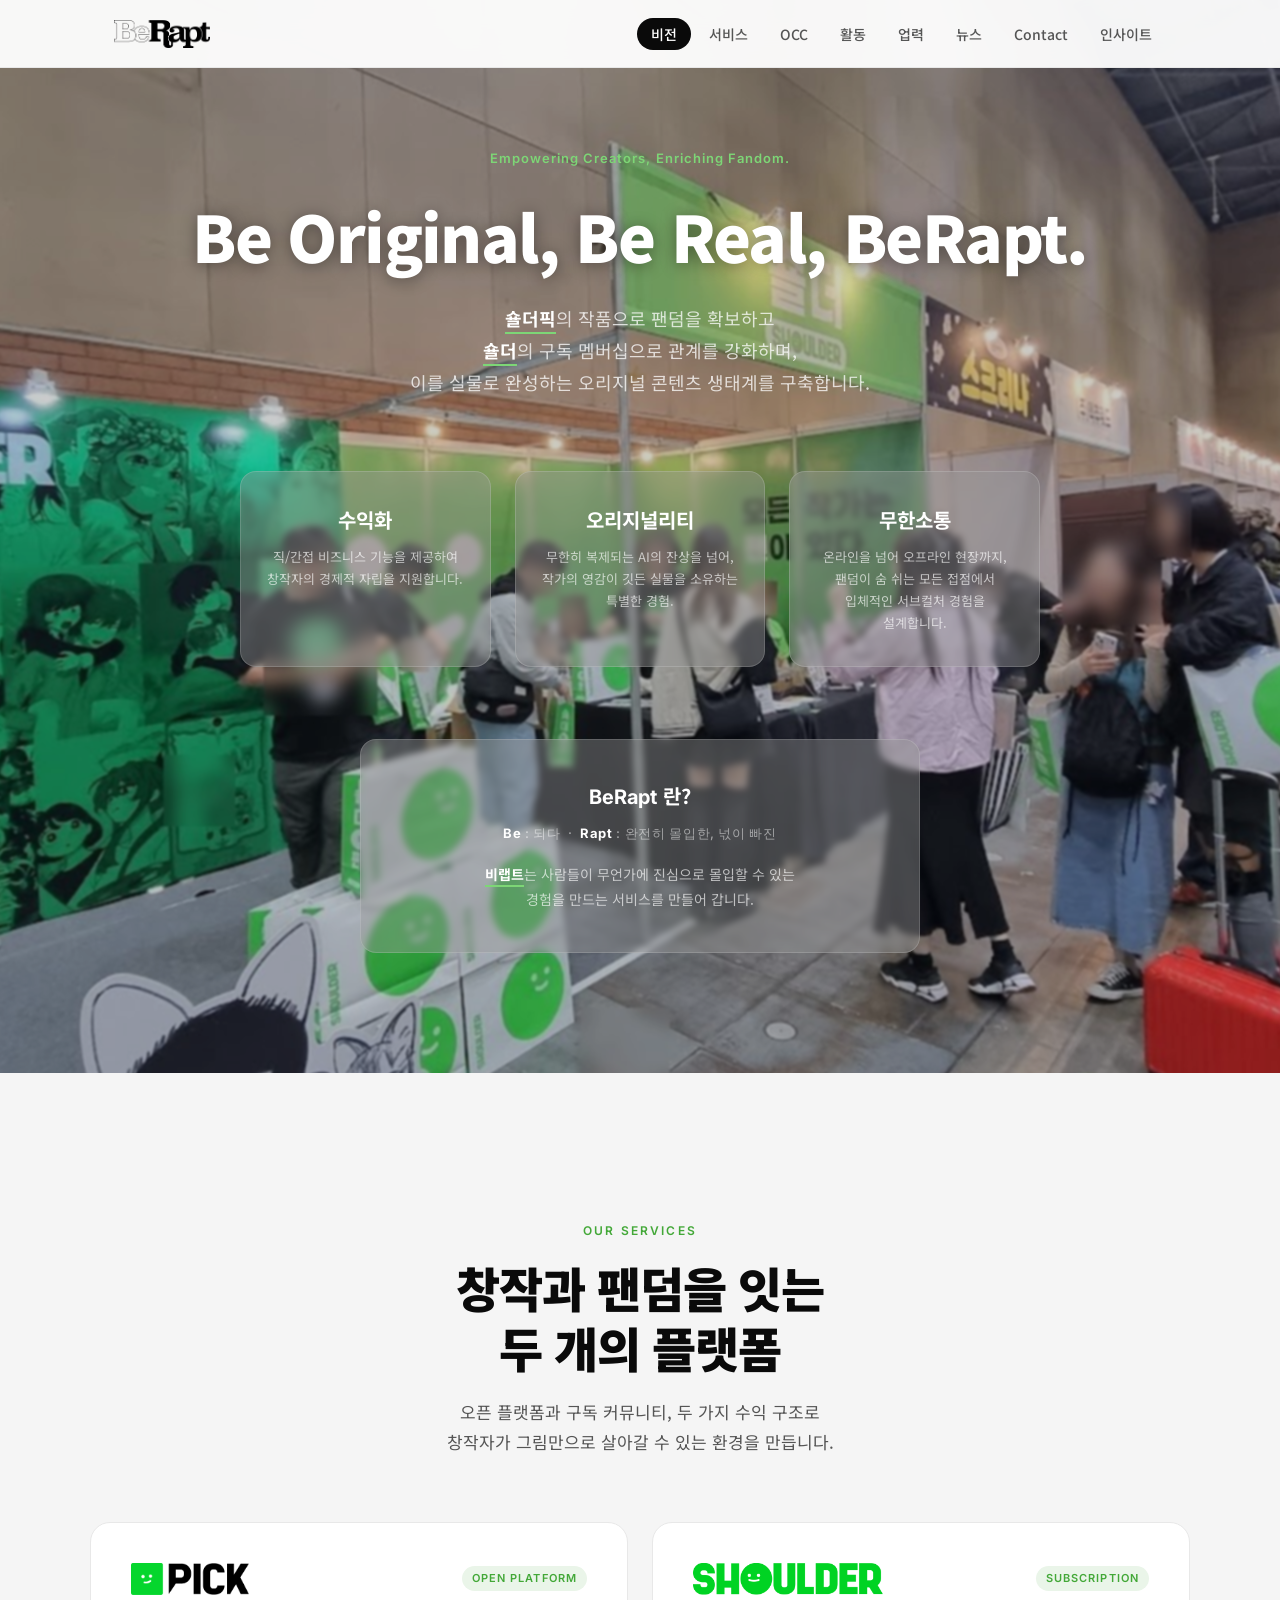
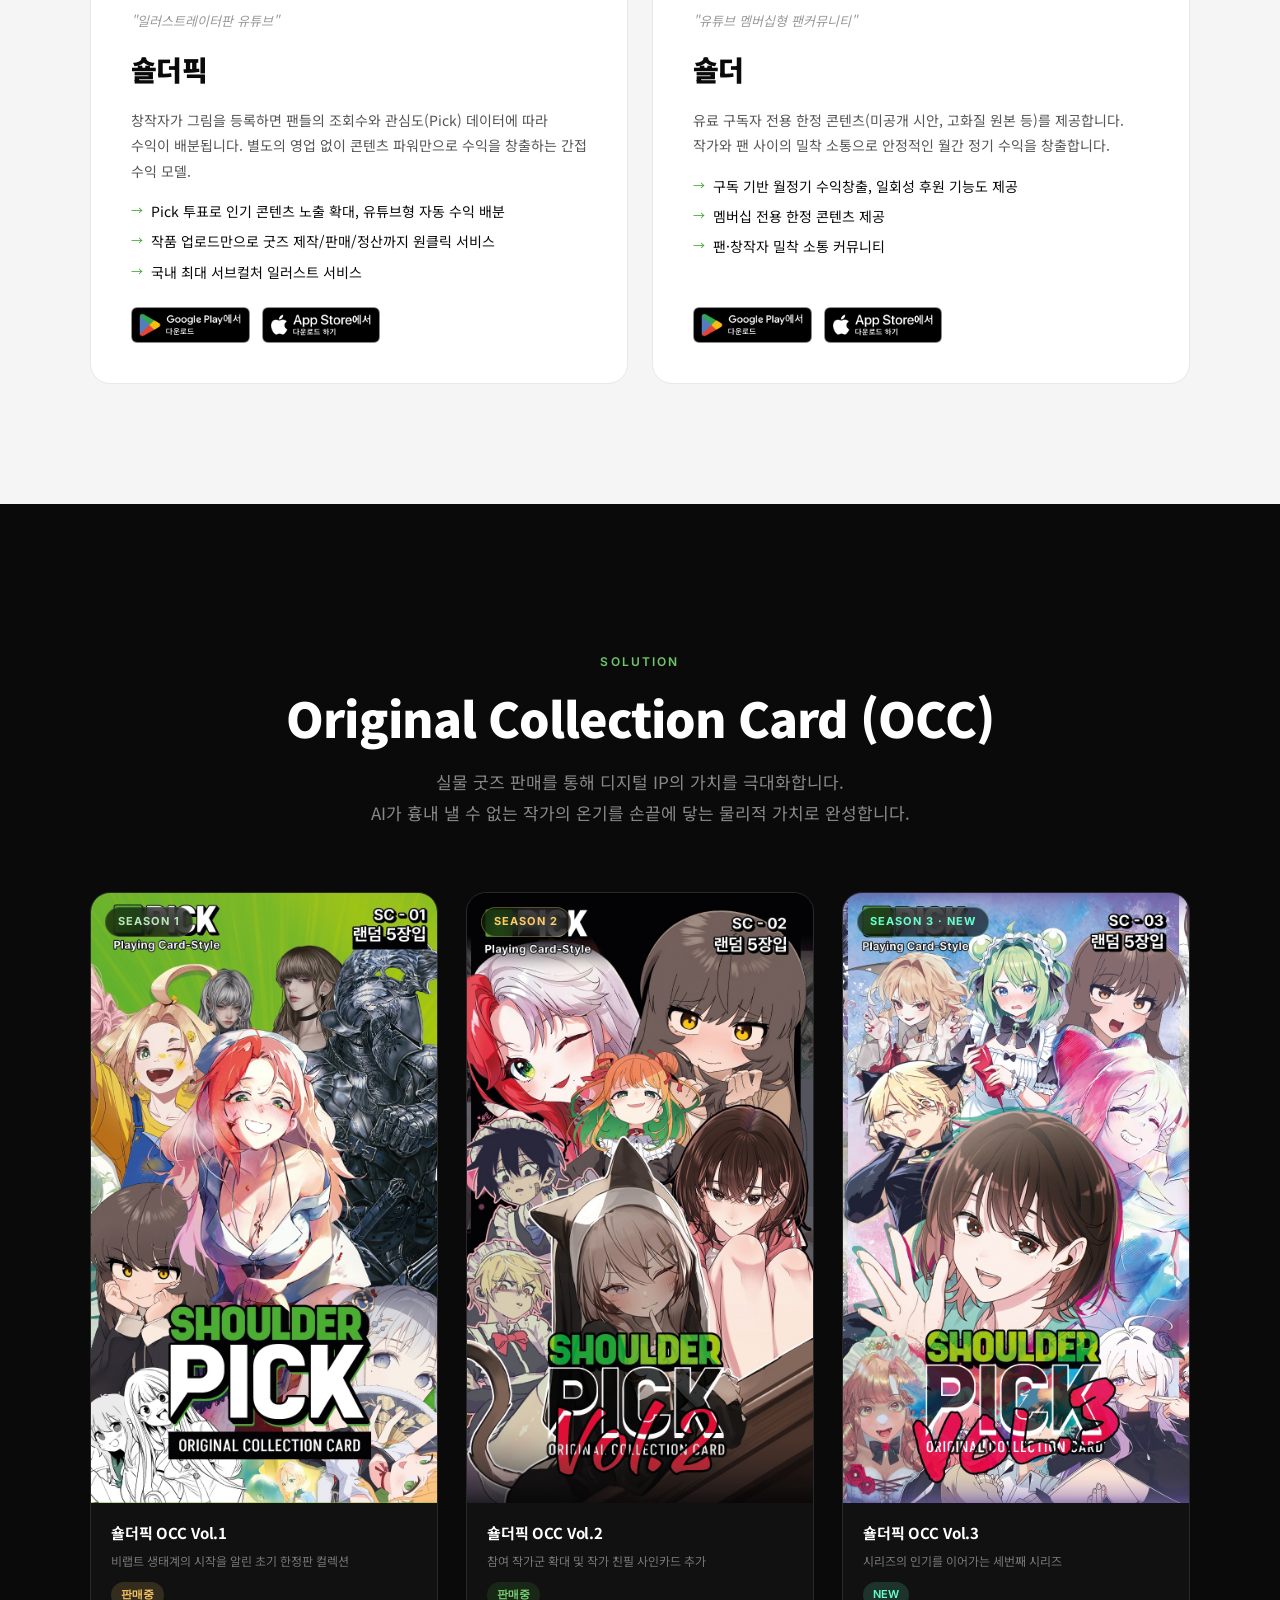
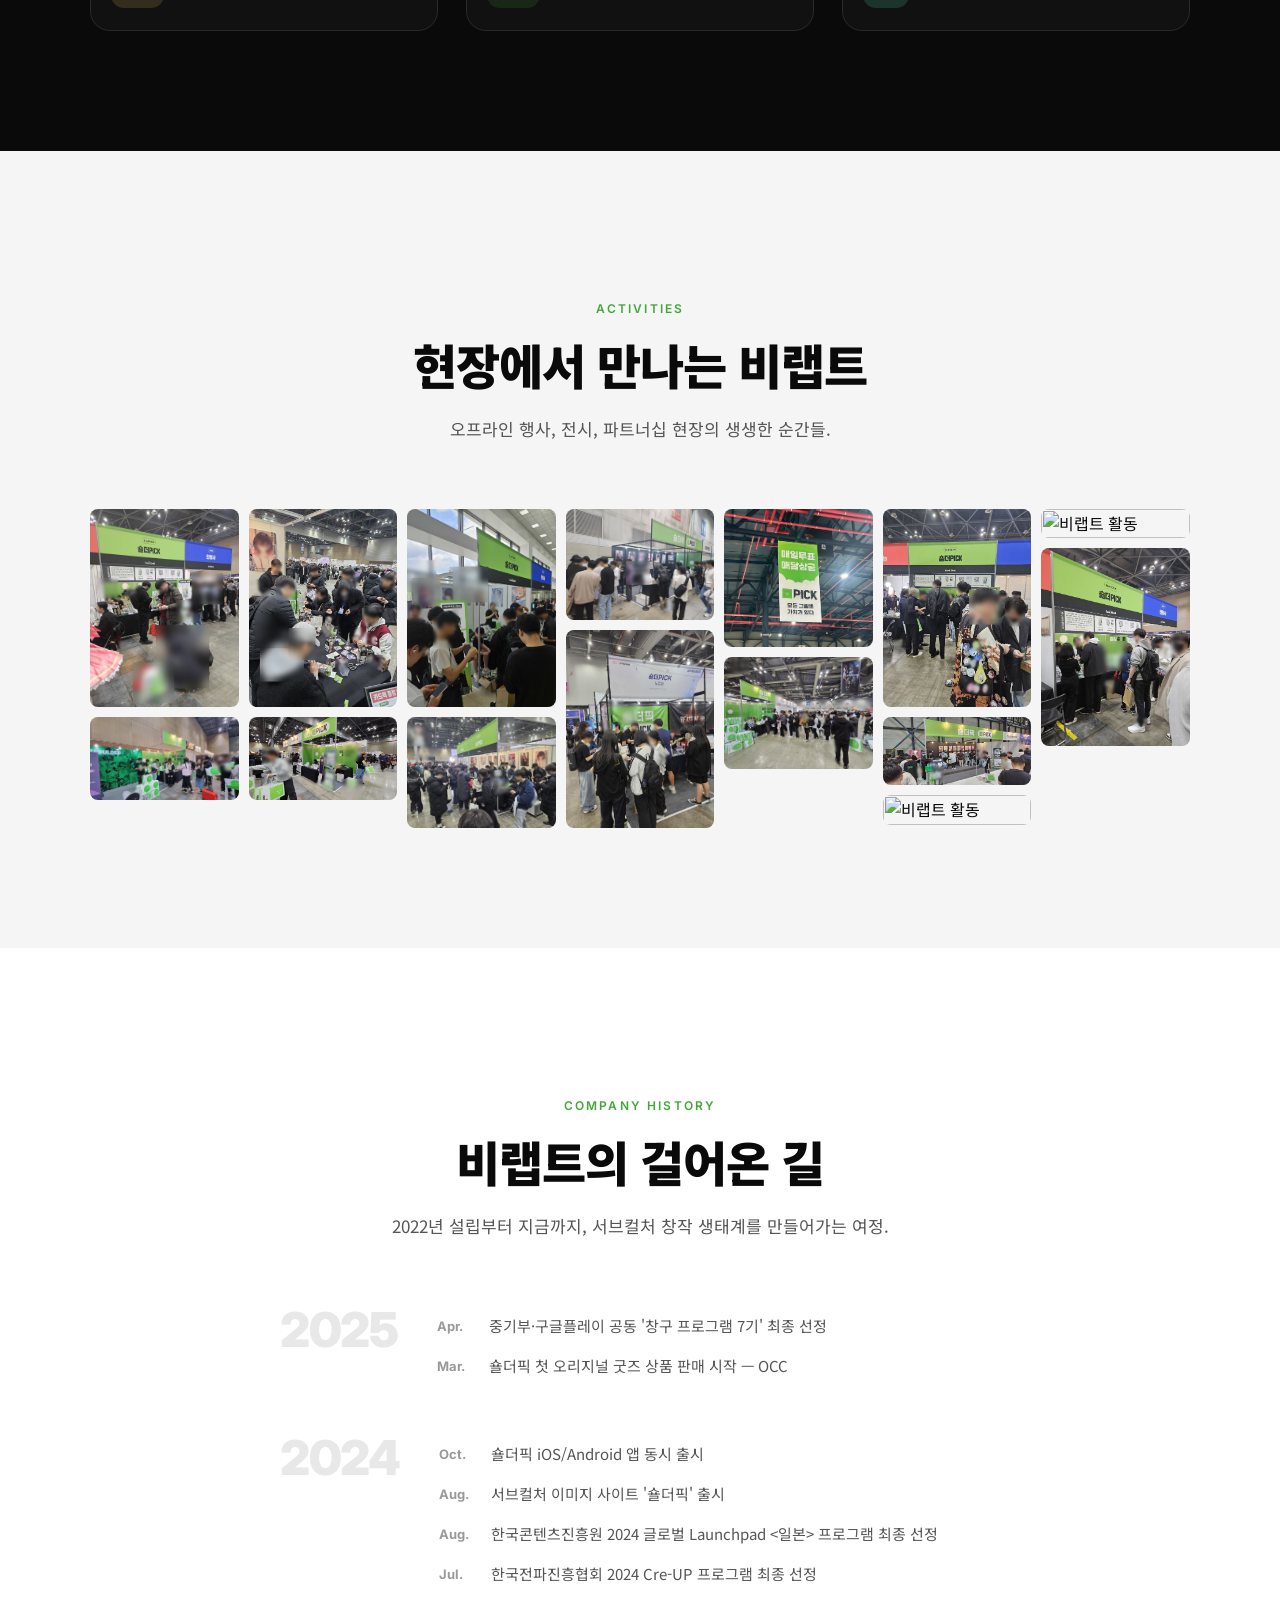
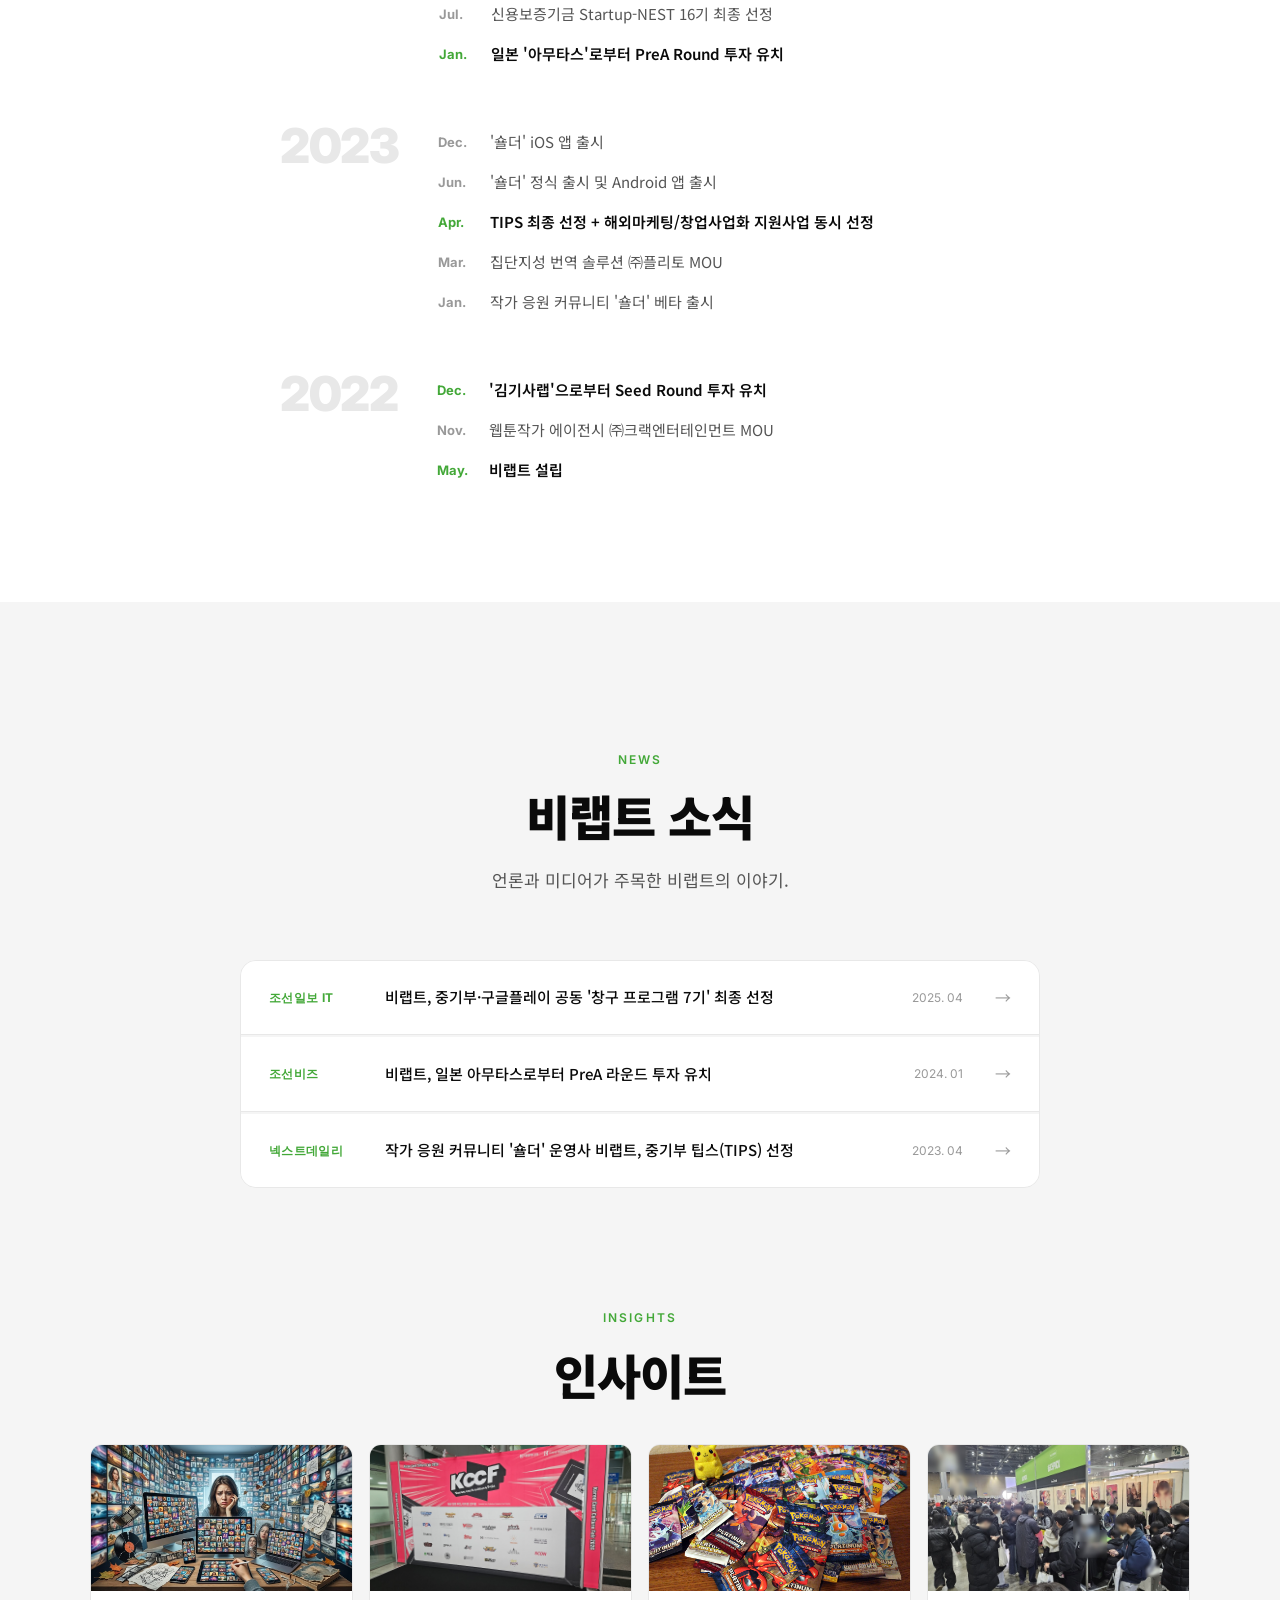
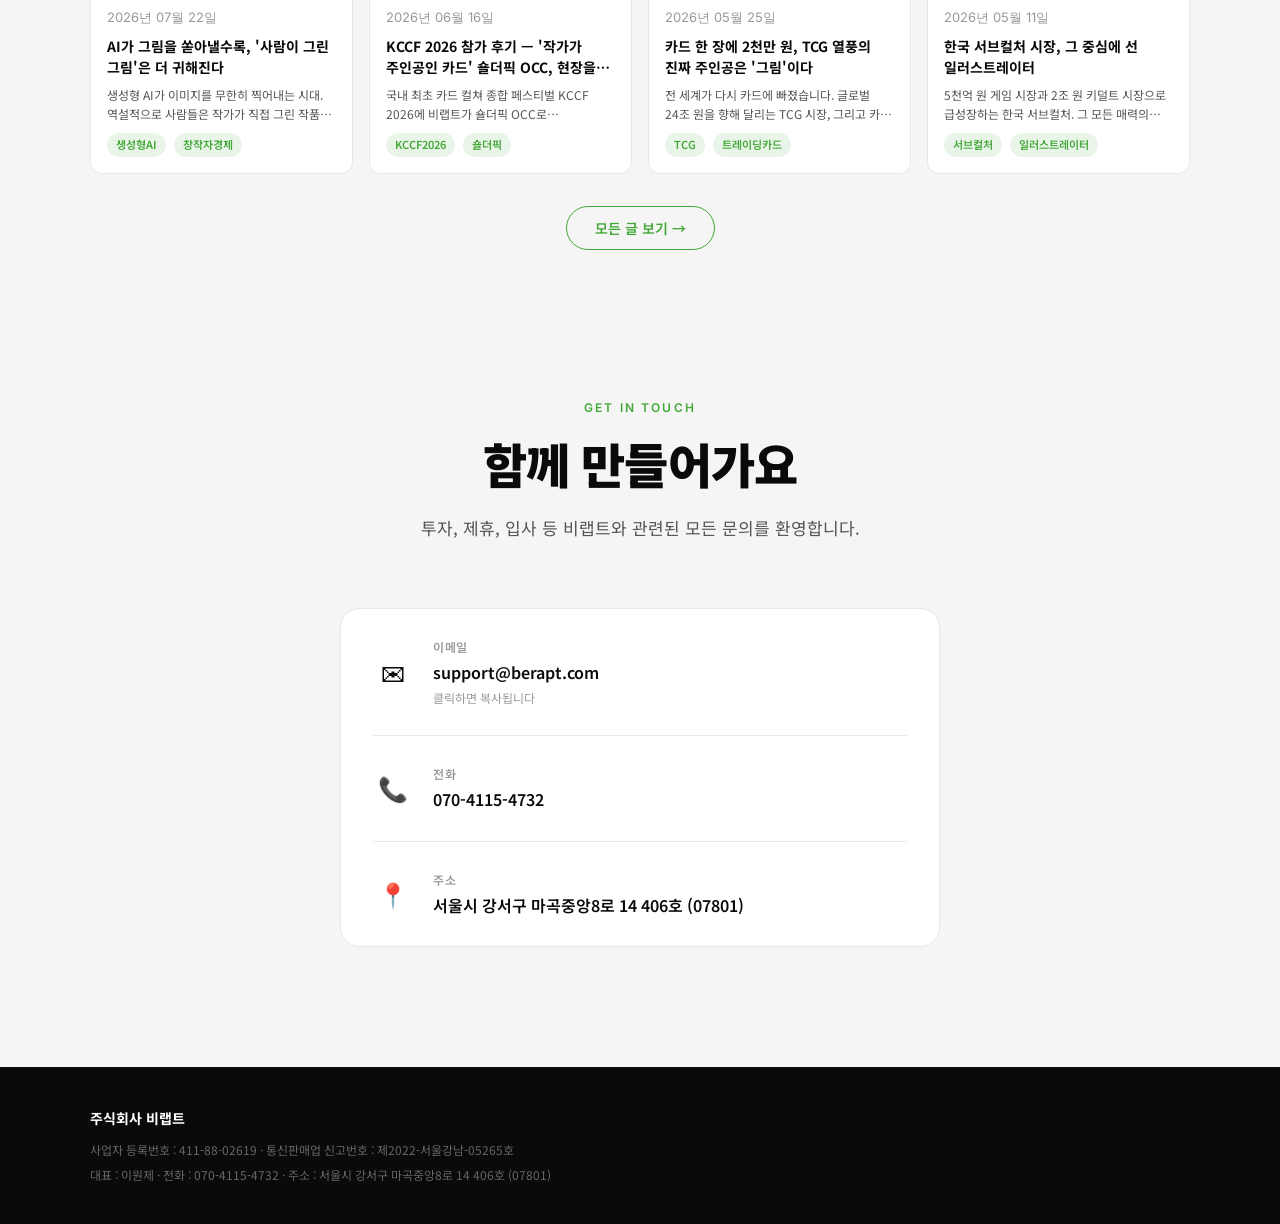
==== commit 5d0d5cd2: "Add gen ai article" ====
--- a/index.html
+++ b/index.html
@@ -475,6 +475,15 @@
             <p class="section-label">Insights</p>
             <h2 class="section-headline">인사이트</h2>
             <div class="hp-insights-grid">
+                <a href="/insights/ai-era-human-art-goods/" class="hp-insight-card">
+                    <div class="hp-insight-thumb"><img src="/images/posts/gen_ai.jpeg" alt="AI가 그림을 쏟아낼수록, '사람이 그린 그림'은 더 귀해진다"></div>
+                    <div class="hp-insight-card-body">
+                        <time class="post-date">2026년 07월 22일</time>
+                        <strong class="hp-insight-card-title">AI가 그림을 쏟아낼수록, '사람이 그린 그림'은 더 귀해진다</strong>
+                        <p class="hp-insight-card-desc">생성형 AI가 이미지를 무한히 찍어내는 시대. 역설적으로 사람들은 작가가 직접 그린 작품에 더 끌리고, 그것을 실물로 소유하고 싶어 합니다. 데이터로 확인한 '진정성'과 '소장'의 시대를 짚어봅니다.</p>
+                        <div class="post-tags"><span class="post-tag">생성형AI</span><span class="post-tag">창작자경제</span></div>
+                    </div>
+                </a>
                 <a href="/insights/kccf-2026-shoulderpick-review/" class="hp-insight-card">
                     <div class="hp-insight-thumb"><img src="/images/off_events/kccf_1.jpg" alt="KCCF 2026 참가 후기 — '작가가 주인공인 카드' 숄더픽 OCC, 현장을 만나다"></div>
                     <div class="hp-insight-card-body">
@@ -500,15 +509,6 @@
                         <strong class="hp-insight-card-title">한국 서브컬처 시장, 그 중심에 선 일러스트레이터</strong>
                         <p class="hp-insight-card-desc">5천억 원 게임 시장과 2조 원 키덜트 시장으로 급성장하는 한국 서브컬처. 그 모든 매력의 출발점인 일러스트레이터의 역할과, 정작 그들이 마주한 수익화의 현실을 짚어봅니다.</p>
                         <div class="post-tags"><span class="post-tag">서브컬처</span><span class="post-tag">일러스트레이터</span></div>
-                    </div>
-                </a>
-                <a href="/insights/berapt-subcultural-ecosystem/" class="hp-insight-card">
-                    <div class="hp-insight-thumb"><img src="/images/posts/berapt_events.png" alt="비랩트가 만드는 서브컬처 창작 생태계"></div>
-                    <div class="hp-insight-card-body">
-                        <time class="post-date">2026년 04월 27일</time>
-                        <strong class="hp-insight-card-title">비랩트가 만드는 서브컬처 창작 생태계</strong>
-                        <p class="hp-insight-card-desc">숄더픽과 숄더, 두 플랫폼으로 창작자와 팬덤을 잇는 비랩트의 비전과 현재를 소개합니다. 일러스트레이터가 그림만으로 생계를 꾸릴 수 있는 세상을 만들기 위한 우리의 여정을 담았습니다.</p>
-                        <div class="post-tags"><span class="post-tag">비랩트</span><span class="post-tag">서브컬처</span></div>
                     </div>
                 </a>
             </div>
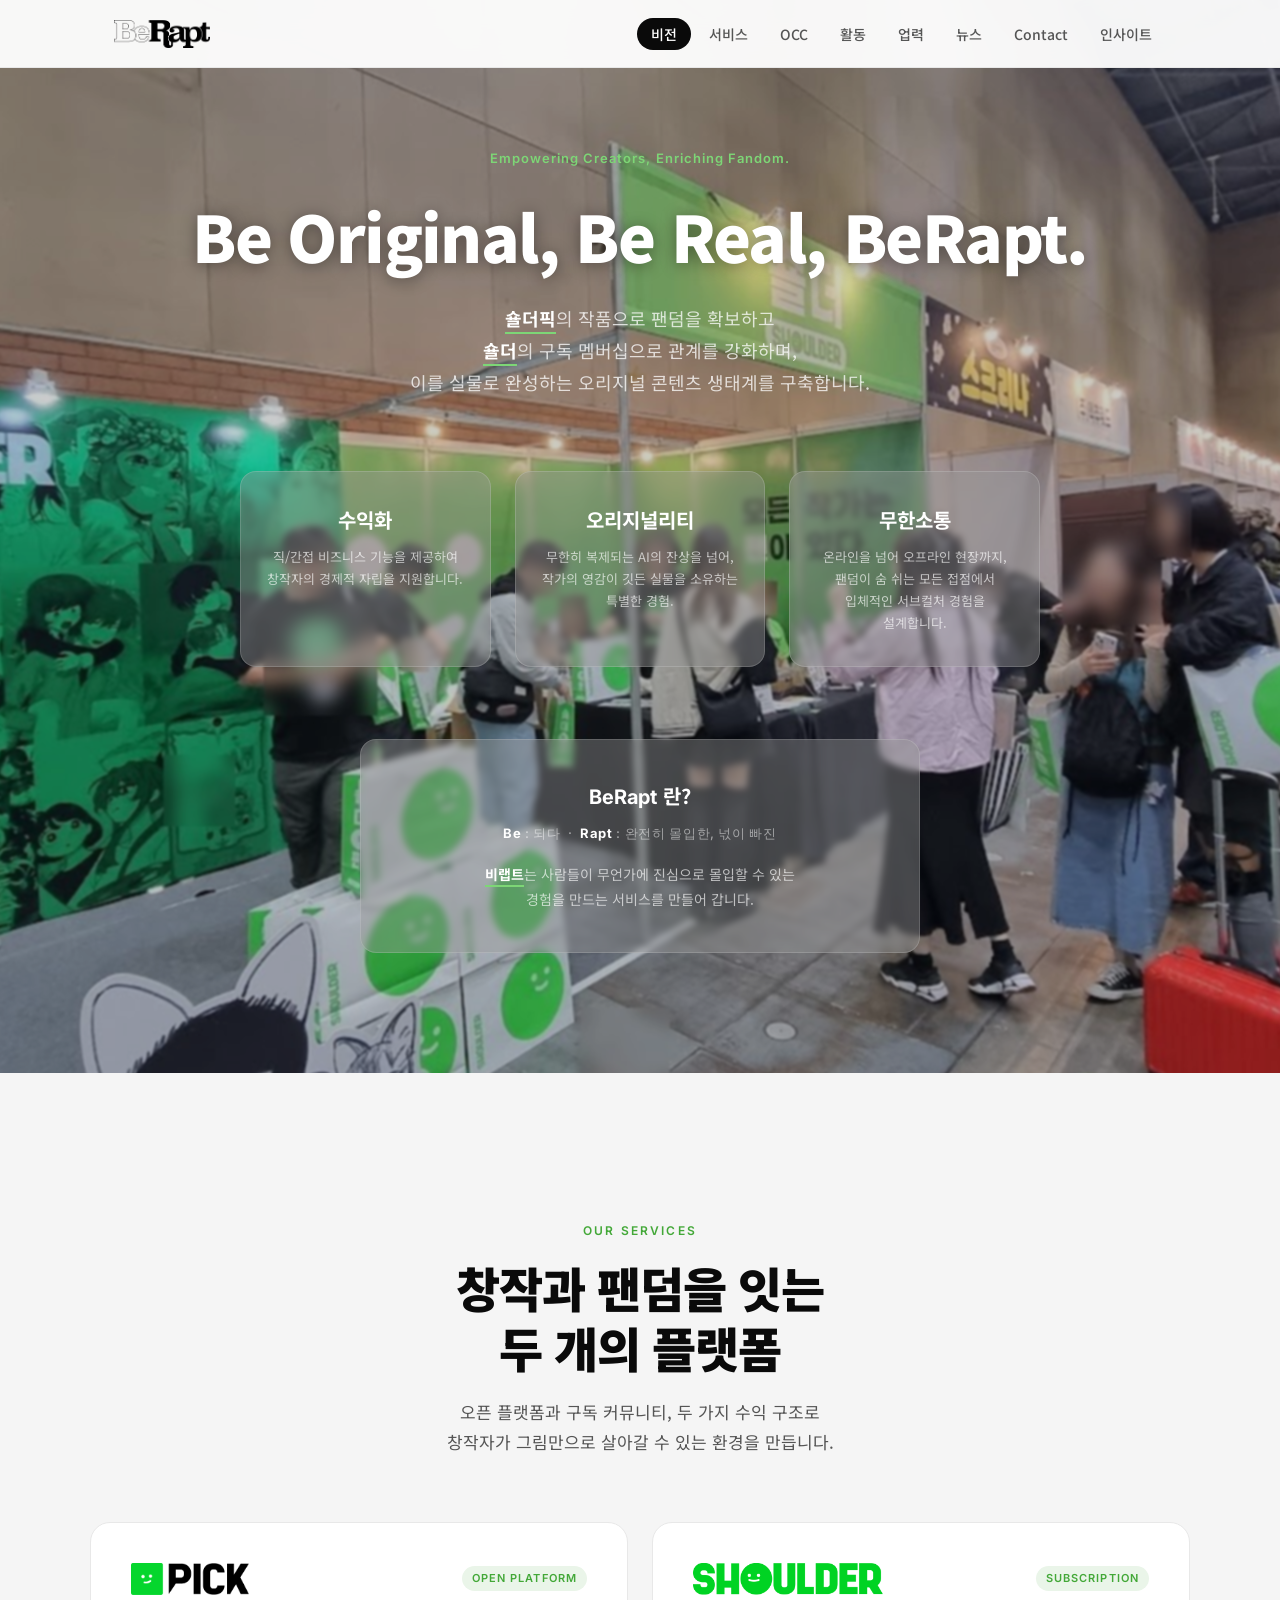
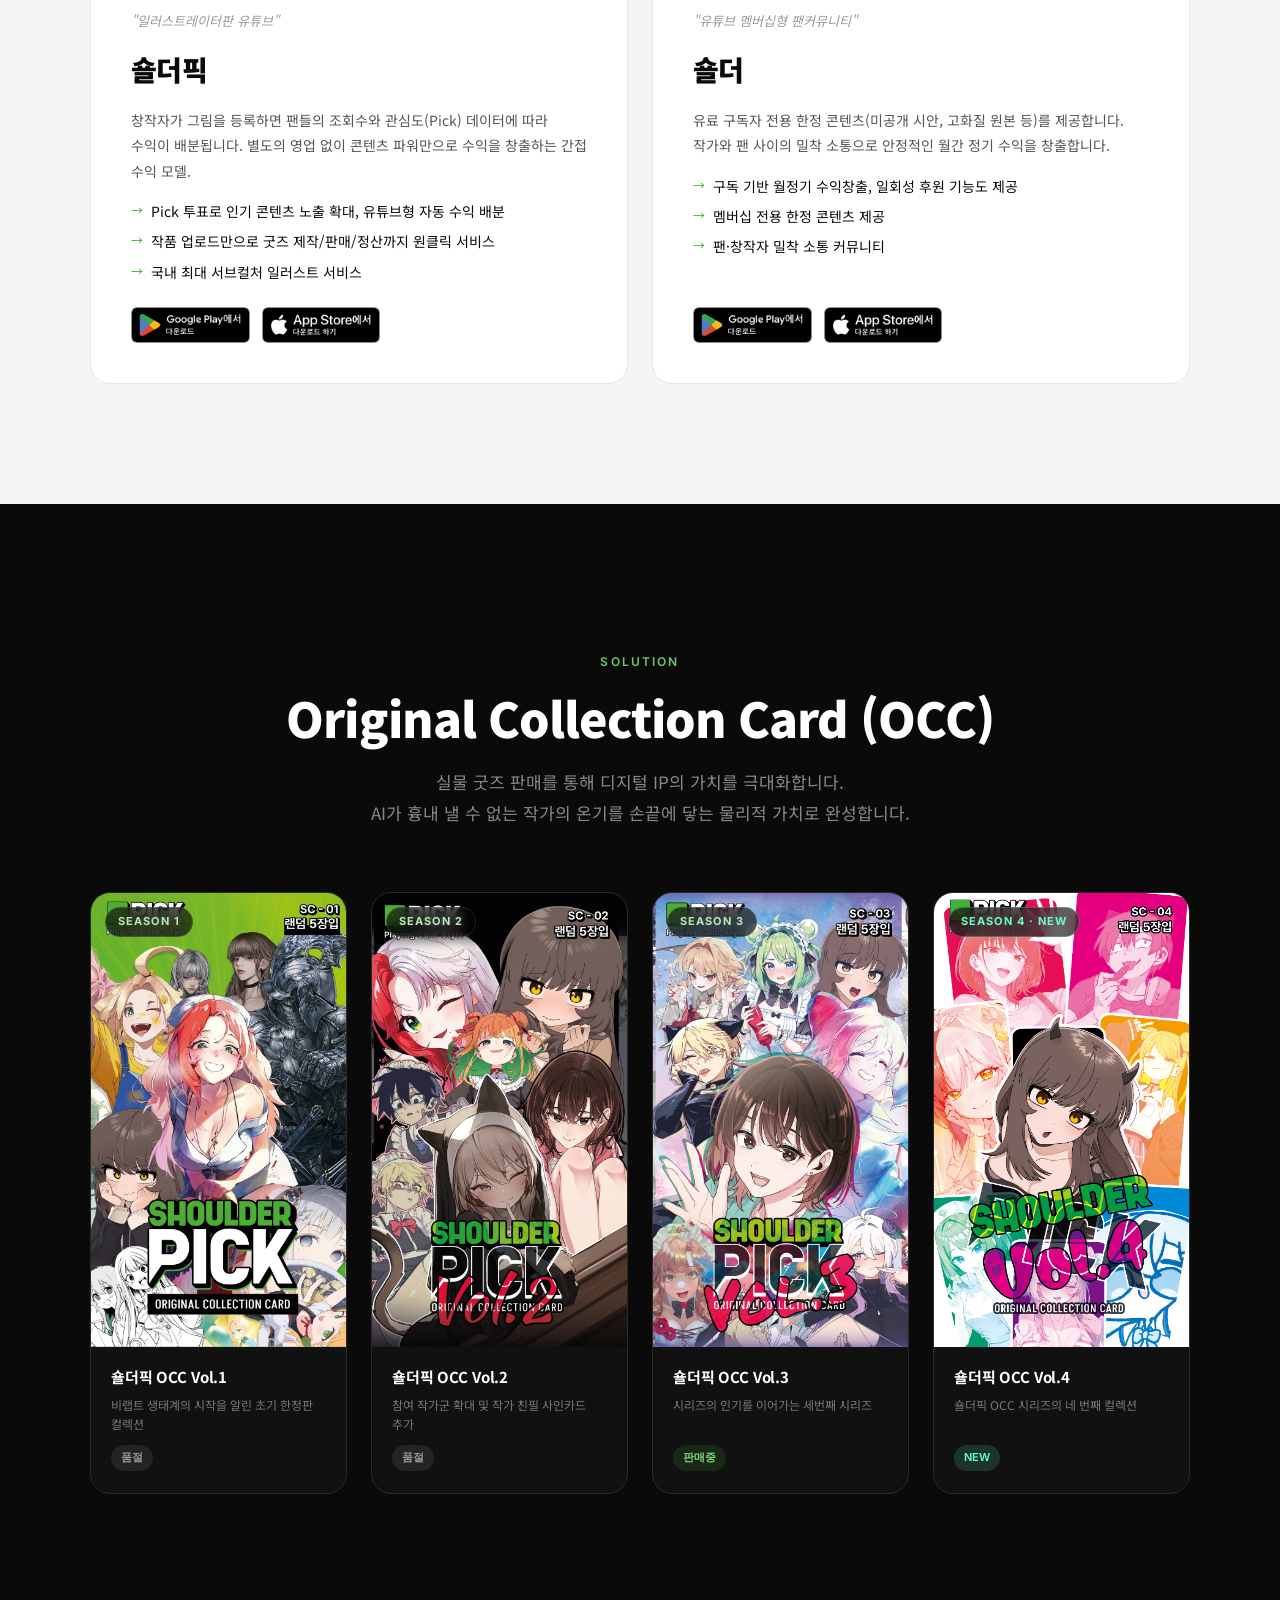
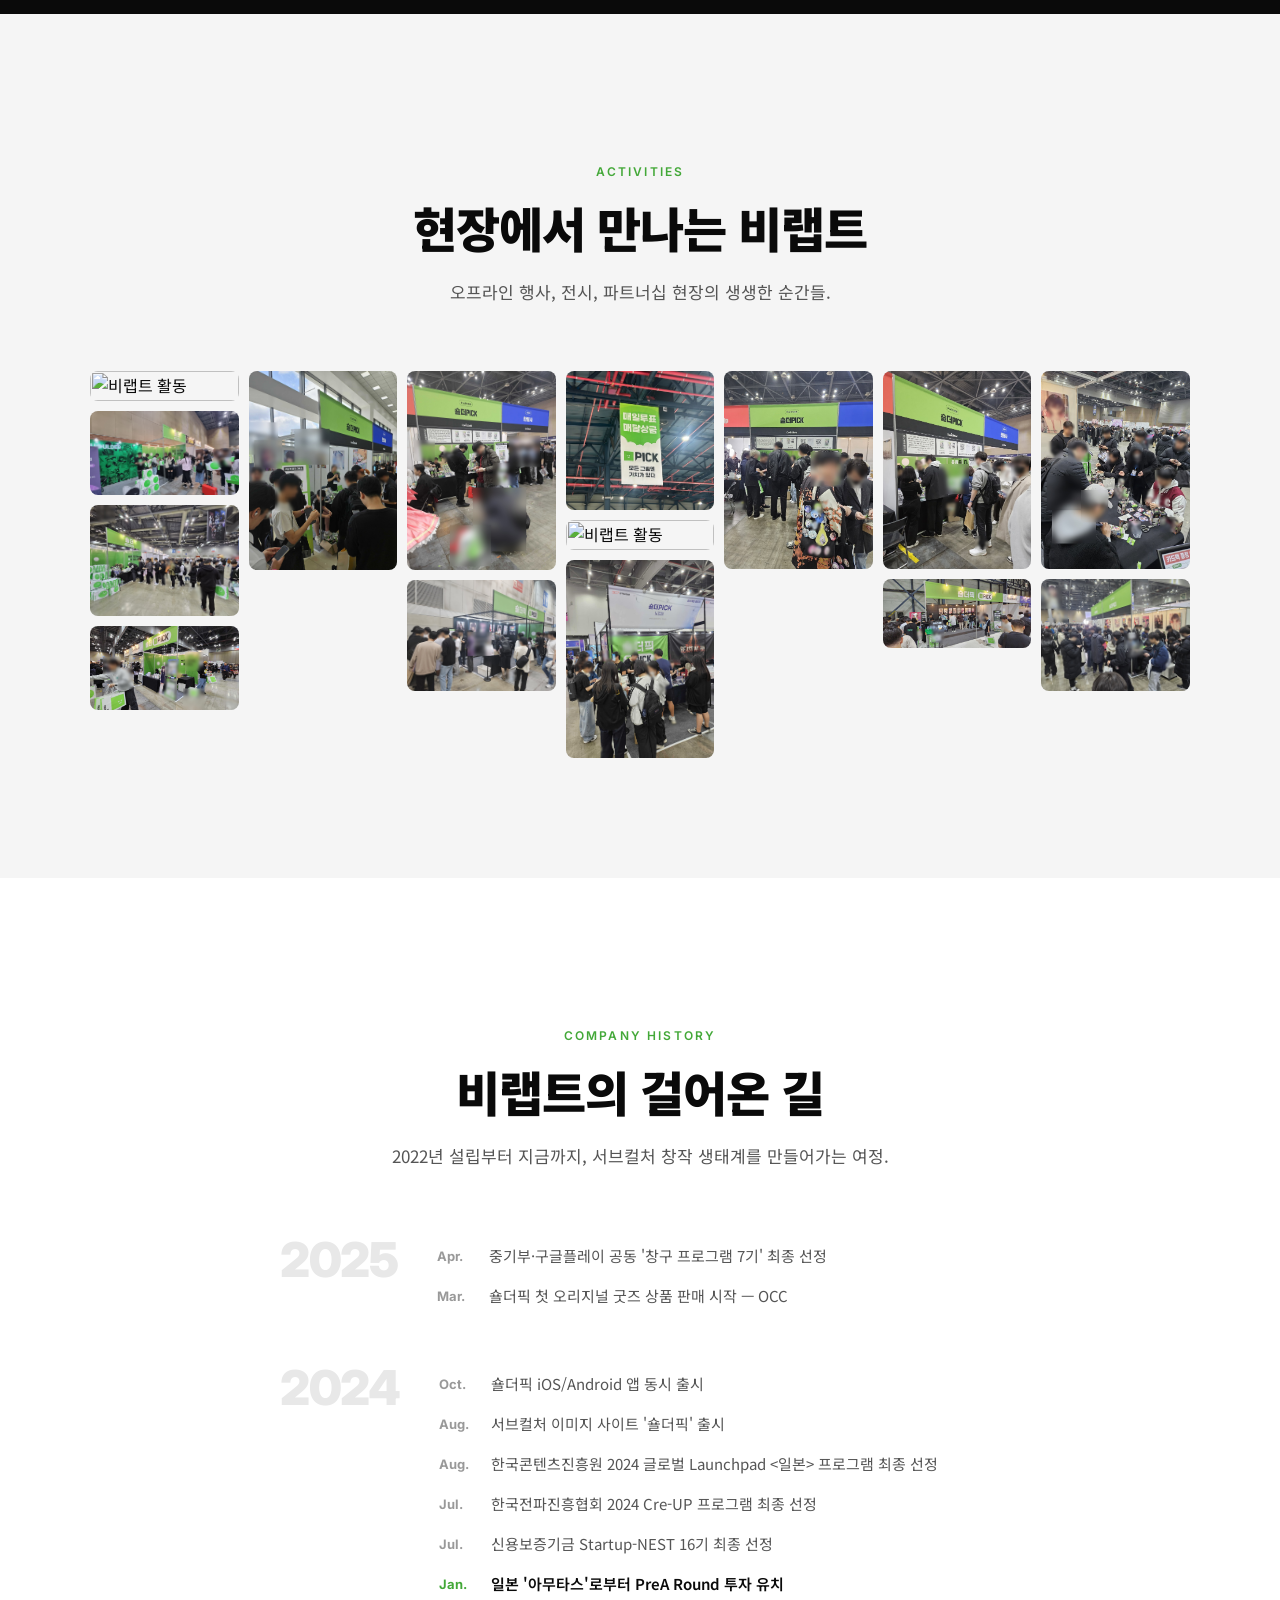
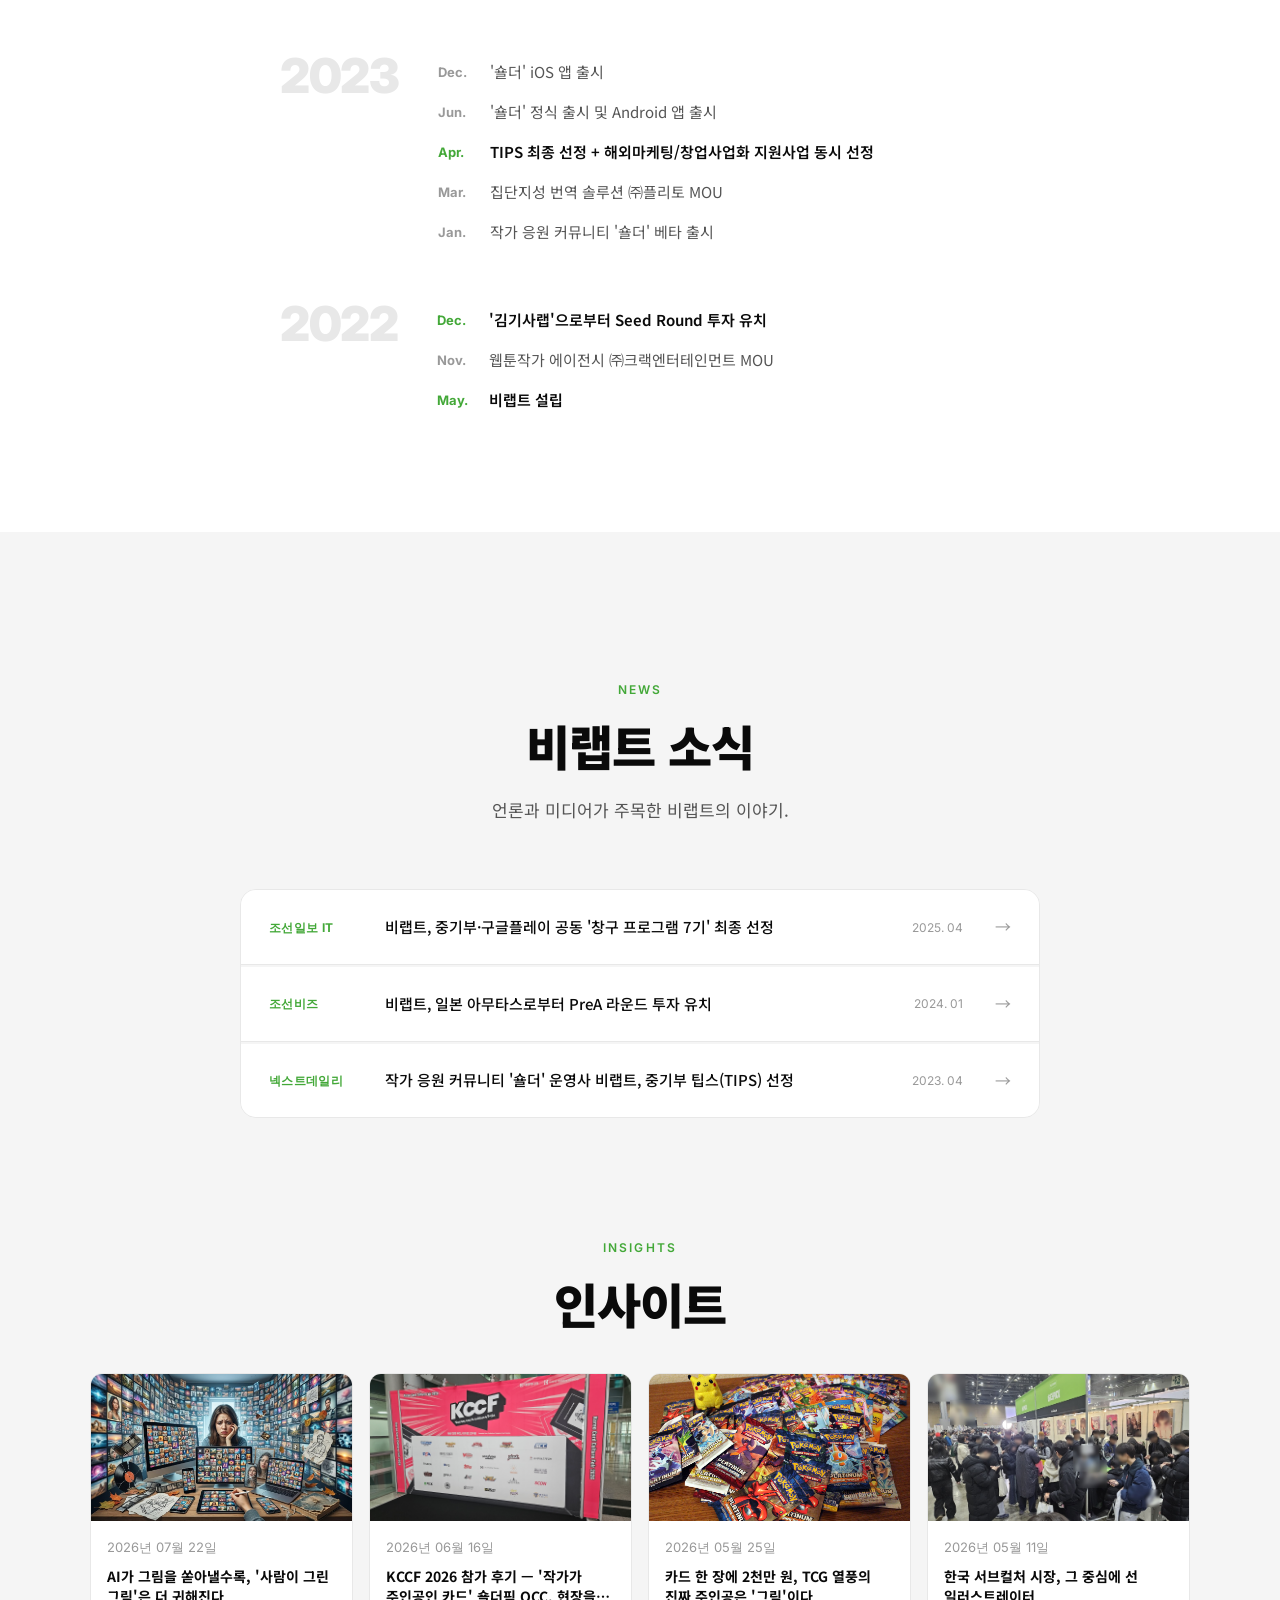
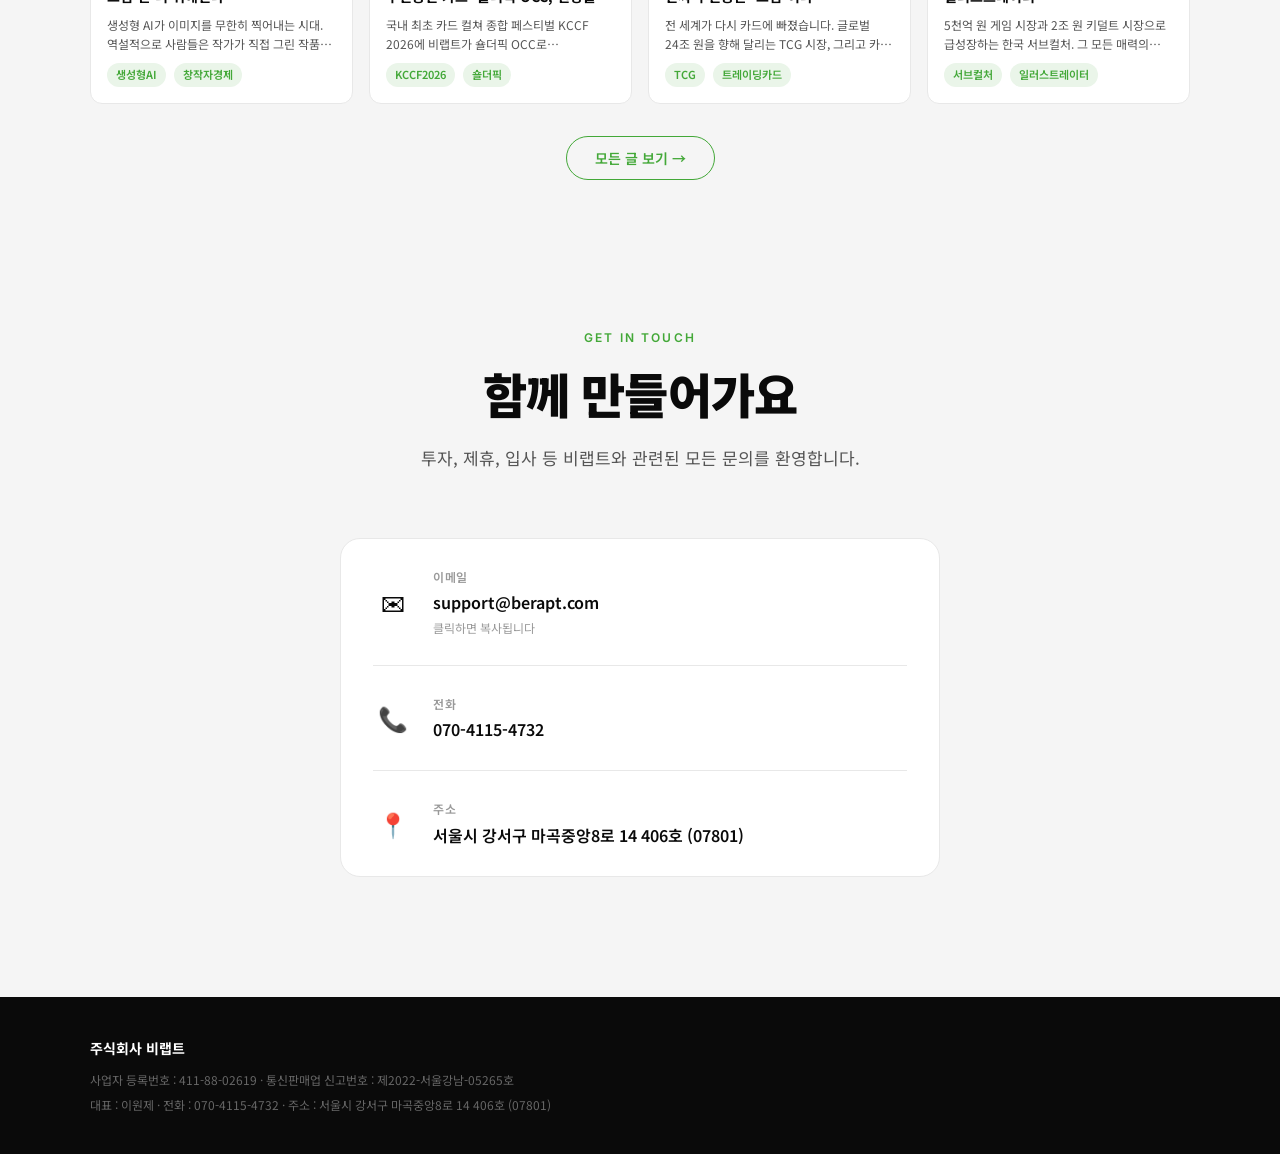
==== commit df96a7eb: "Add OCC Season 4 and mark Seasons 1-2 sold out - Add Season 4 card linking to the new Smartstore pro" ====
--- a/index.html
+++ b/index.html
@@ -245,7 +245,7 @@
                             <div class="occ-card-info">
                                 <h3>숄더픽 OCC Vol.1</h3>
                                 <p>비랩트 생태계의 시작을 알린 초기 한정판 컬렉션</p>
-                                <span class="occ-status occ-status-main">판매중</span>
+                                <span class="occ-status occ-status-soldout">품절</span>
                             </div>
                         </div>
                         <div class="occ-card-back">
@@ -260,14 +260,14 @@
                 <div class="occ-card">
                     <div class="occ-card-inner">
                         <div class="occ-card-front">
-                            <div class="occ-season-badge occ-season-main">Season 2</div>
+                            <div class="occ-season-badge">Season 2</div>
                             <div class="occ-card-art">
                                 <img src="images/occ2_title.jpg" alt="OCC Season 2" />
                             </div>
                             <div class="occ-card-info">
                                 <h3>숄더픽 OCC Vol.2</h3>
                                 <p>참여 작가군 확대 및 작가 친필 사인카드 추가</p>
-                                <span class="occ-status occ-status-sale">판매중</span>
+                                <span class="occ-status occ-status-soldout">품절</span>
                             </div>
                         </div>
                         <div class="occ-card-back">
@@ -282,20 +282,42 @@
                 <div class="occ-card">
                     <div class="occ-card-inner">
                         <div class="occ-card-front">
-                            <div class="occ-season-badge occ-season-new">Season 3 · NEW</div>
+                            <div class="occ-season-badge">Season 3</div>
                             <div class="occ-card-art">
                                 <img src="images/occ3_title.jpg" alt="OCC Season 3" />
                             </div>
                             <div class="occ-card-info">
                                 <h3>숄더픽 OCC Vol.3</h3>
                                 <p>시리즈의 인기를 이어가는 세번째 시리즈</p>
-                                <span class="occ-status occ-status-new">NEW</span>
+                                <span class="occ-status occ-status-sale">판매중</span>
                             </div>
                         </div>
                         <div class="occ-card-back">
                             <p class="occ-back-title">Season 3</p>
-                            <p class="occ-back-desc">친필 사인과 디지털 사인이 추가되어, 수집 목적을 강화한 최신 컬렉션.</p>
+                            <p class="occ-back-desc">친필 사인과 디지털 사인이 추가되어, 수집 목적을 강화한 컬렉션.</p>
                             <a href="https://smartstore.naver.com/shoulderfan/products/13256549409" target="_blank" class="occ-cta-btn">소장하기</a>
+                        </div>
+                    </div>
+                </div>
+
+                <!-- Season 4 -->
+                <div class="occ-card">
+                    <div class="occ-card-inner">
+                        <div class="occ-card-front">
+                            <div class="occ-season-badge occ-season-new">Season 4 · NEW</div>
+                            <div class="occ-card-art">
+                                <img src="images/occ4_title.png" alt="OCC Season 4" />
+                            </div>
+                            <div class="occ-card-info">
+                                <h3>숄더픽 OCC Vol.4</h3>
+                                <p>숄더픽 OCC 시리즈의 네 번째 컬렉션</p>
+                                <span class="occ-status occ-status-new">NEW</span>
+                            </div>
+                        </div>
+                        <div class="occ-card-back">
+                            <p class="occ-back-title">Season 4</p>
+                            <p class="occ-back-desc">새롭게 선보이는 숄더픽 OCC 시리즈의 최신 컬렉션.</p>
+                            <a href="https://smartstore.naver.com/shoulderfan/products/13754973830" target="_blank" class="occ-cta-btn">소장하기</a>
                         </div>
                     </div>
                 </div>
--- a/styles/main.css
+++ b/styles/main.css
@@ -544,9 +544,10 @@
 
 .occ-grid {
     display: grid;
-    grid-template-columns: repeat(3, 1fr);
-    gap: 28px;
-    align-items: start;
+    grid-template-columns: repeat(4, 1fr);
+    grid-auto-rows: 1fr;
+    gap: 24px;
+    align-items: stretch;
 }
 
 /* Card */
@@ -557,18 +558,24 @@
     background: #111111;
     position: relative;
     cursor: default;
-}
-
-/* Image — full portrait, no crop */
+    display: flex;
+    flex-direction: column;
+}
+
+/* Image — fixed portrait ratio, center crop so every season lines up */
 .occ-card-art {
     position: relative;
     width: 100%;
+    aspect-ratio: 9 / 16;
+    overflow: hidden;
     line-height: 0;
 }
 
 .occ-card-art img {
     width: 100%;
-    height: auto;
+    height: 100%;
+    object-fit: cover;
+    object-position: center;
     display: block;
 }
 
@@ -598,6 +605,10 @@
 /* Info area below image */
 .occ-card-info {
     padding: 18px 20px 22px;
+    flex: 1;
+    display: flex;
+    flex-direction: column;
+    align-items: flex-start;
 }
 
 .occ-card-info h3 {
@@ -623,11 +634,13 @@
     padding: 4px 10px;
     border-radius: 20px;
     display: inline-block;
+    margin-top: auto;
 }
 
 .occ-status-sale { color: #7dd676; background: rgba(67,168,56,0.15); }
 .occ-status-main { color: #ffcc66; background: rgba(255,204,102,0.15); }
 .occ-status-new  { color: #66ffcc; background: rgba(102,255,204,0.15); }
+.occ-status-soldout { color: #999999; background: rgba(255,255,255,0.08); }
 
 /* Hover overlay */
 .occ-card-back {
@@ -689,6 +702,15 @@
 /* occ-card-inner wrapper — kept for HTML compatibility */
 .occ-card-inner {
     width: 100%;
+    flex: 1;
+    display: flex;
+    flex-direction: column;
+}
+
+.occ-card-front {
+    flex: 1;
+    display: flex;
+    flex-direction: column;
 }
 
 @media (max-width: 900px) {
@@ -697,22 +719,12 @@
         max-width: 580px;
         margin: 0 auto;
     }
-    .occ-grid .occ-card:last-child {
-        grid-column: 1 / -1;
-        max-width: 280px;
-        margin: 0 auto;
-        width: 100%;
-    }
 }
 
 @media (max-width: 600px) {
     .occ-grid {
         grid-template-columns: 1fr;
         max-width: 320px;
-    }
-    .occ-grid .occ-card:last-child {
-        grid-column: auto;
-        max-width: 100%;
     }
 }
 
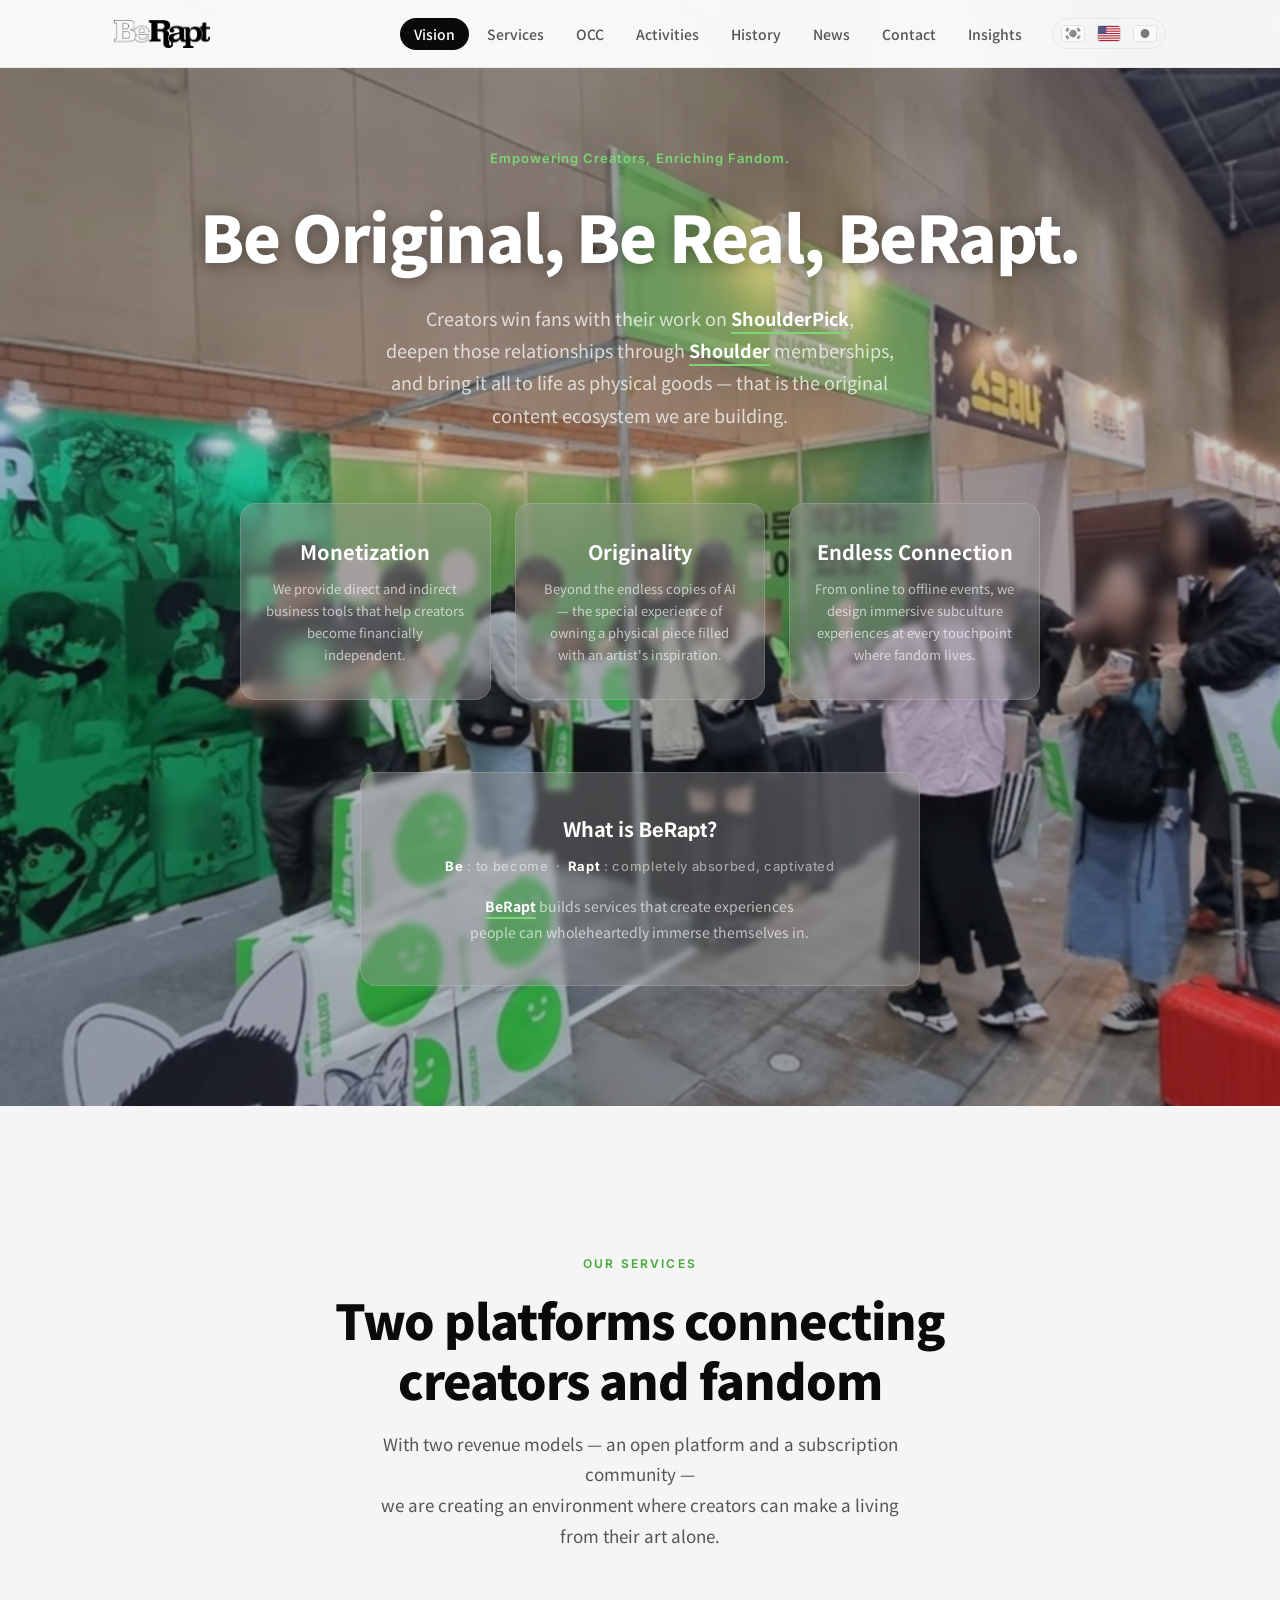
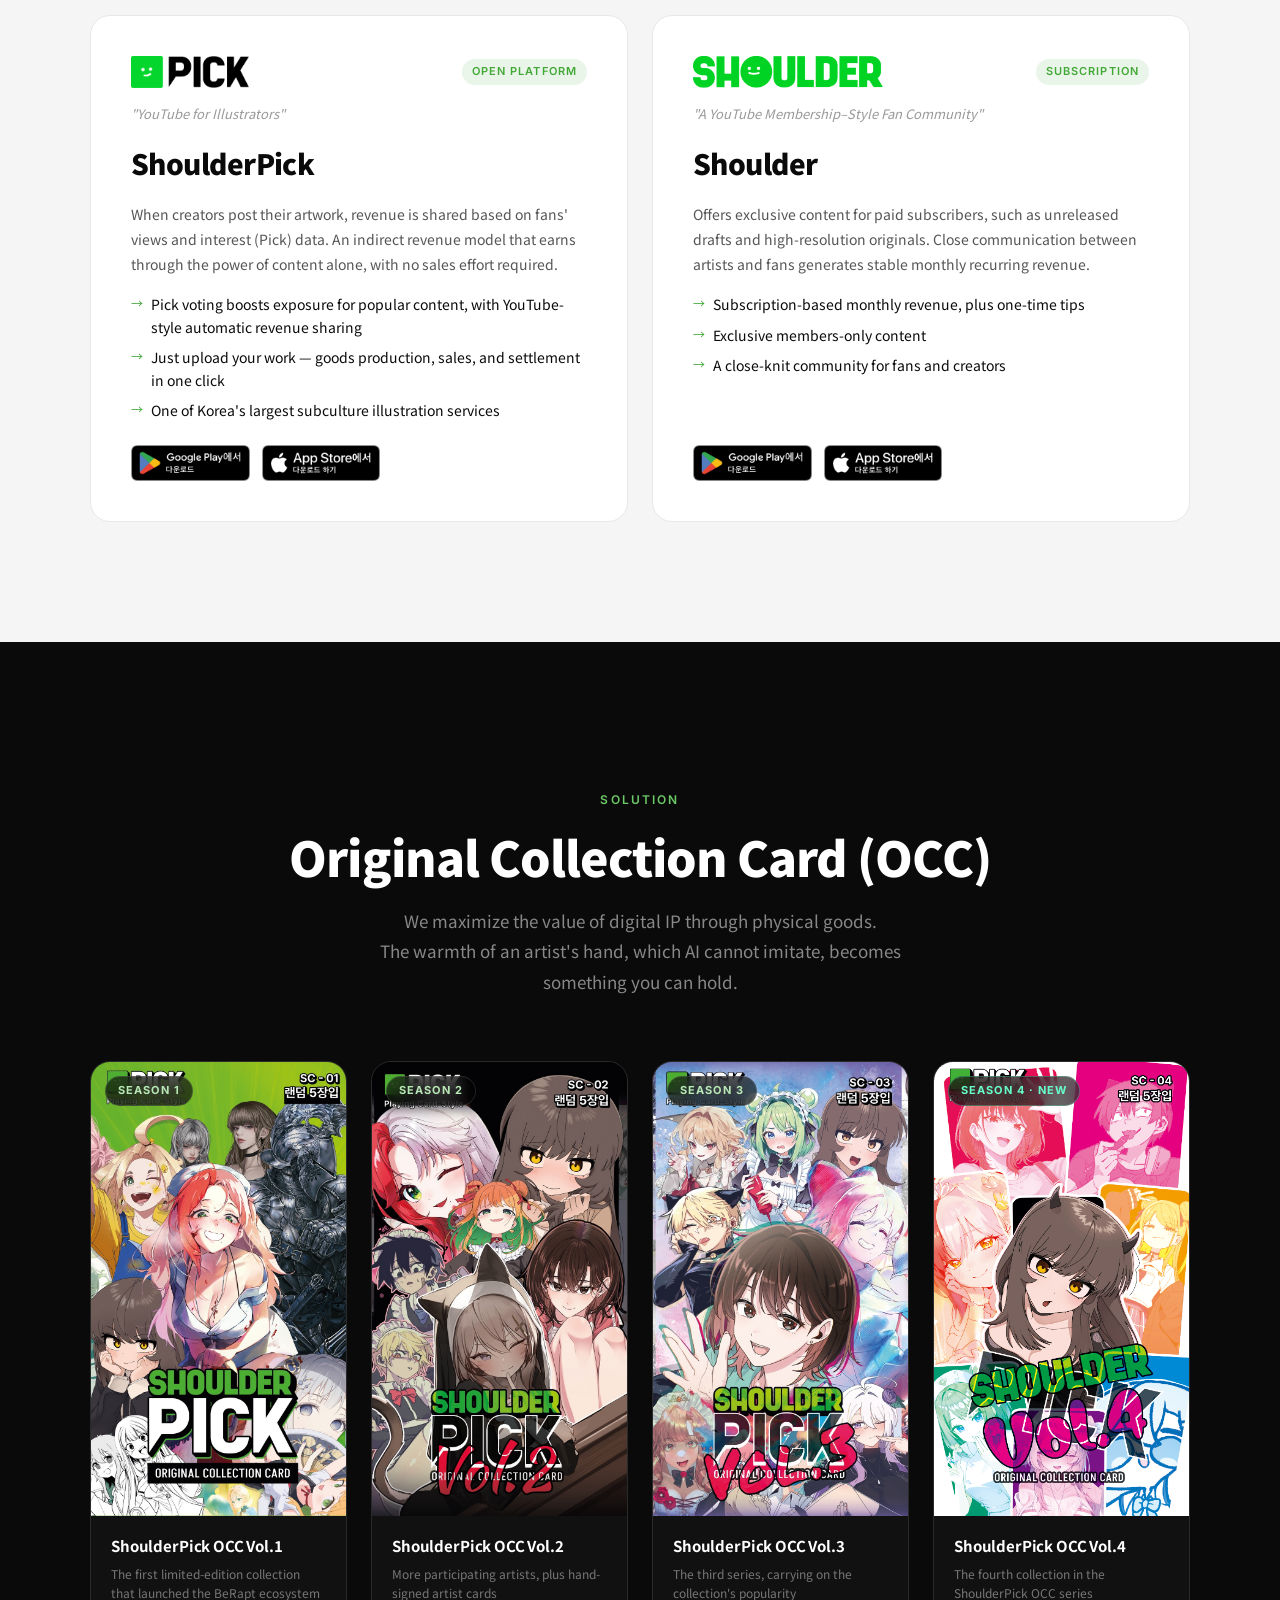
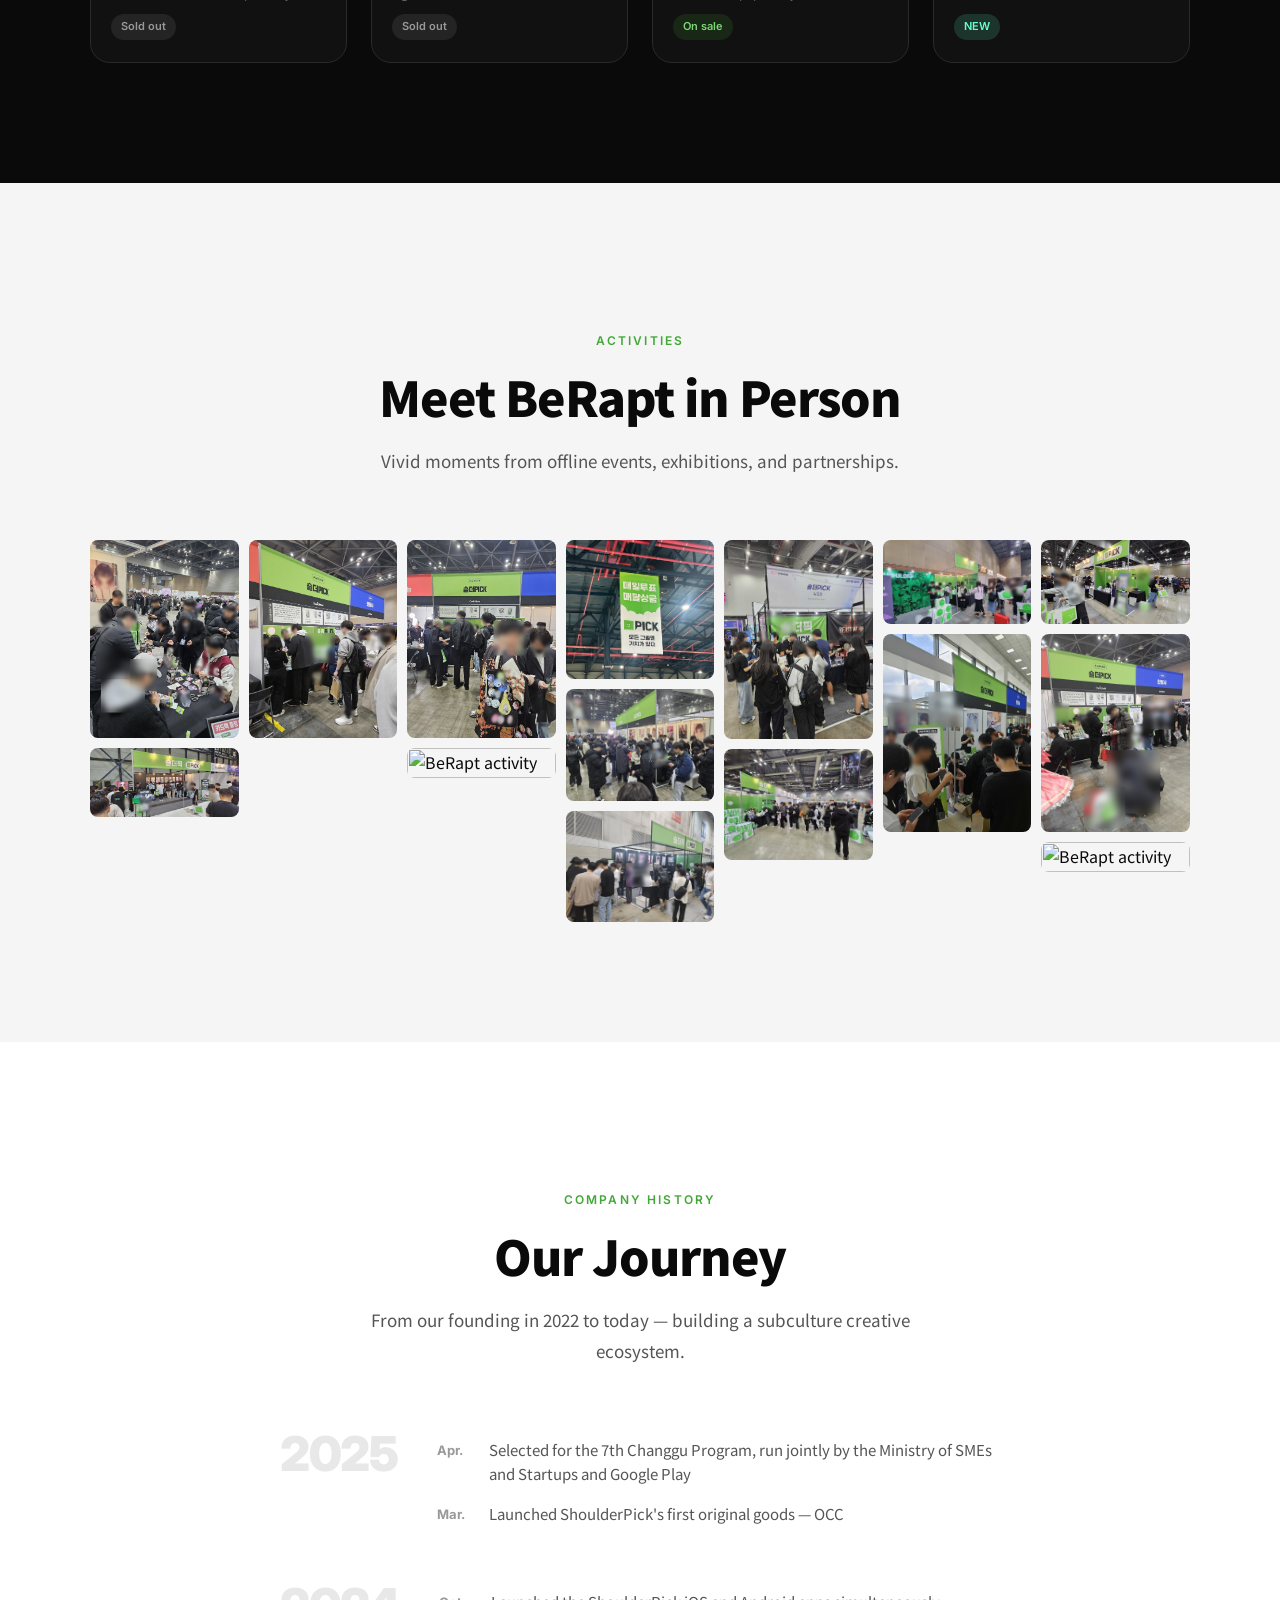
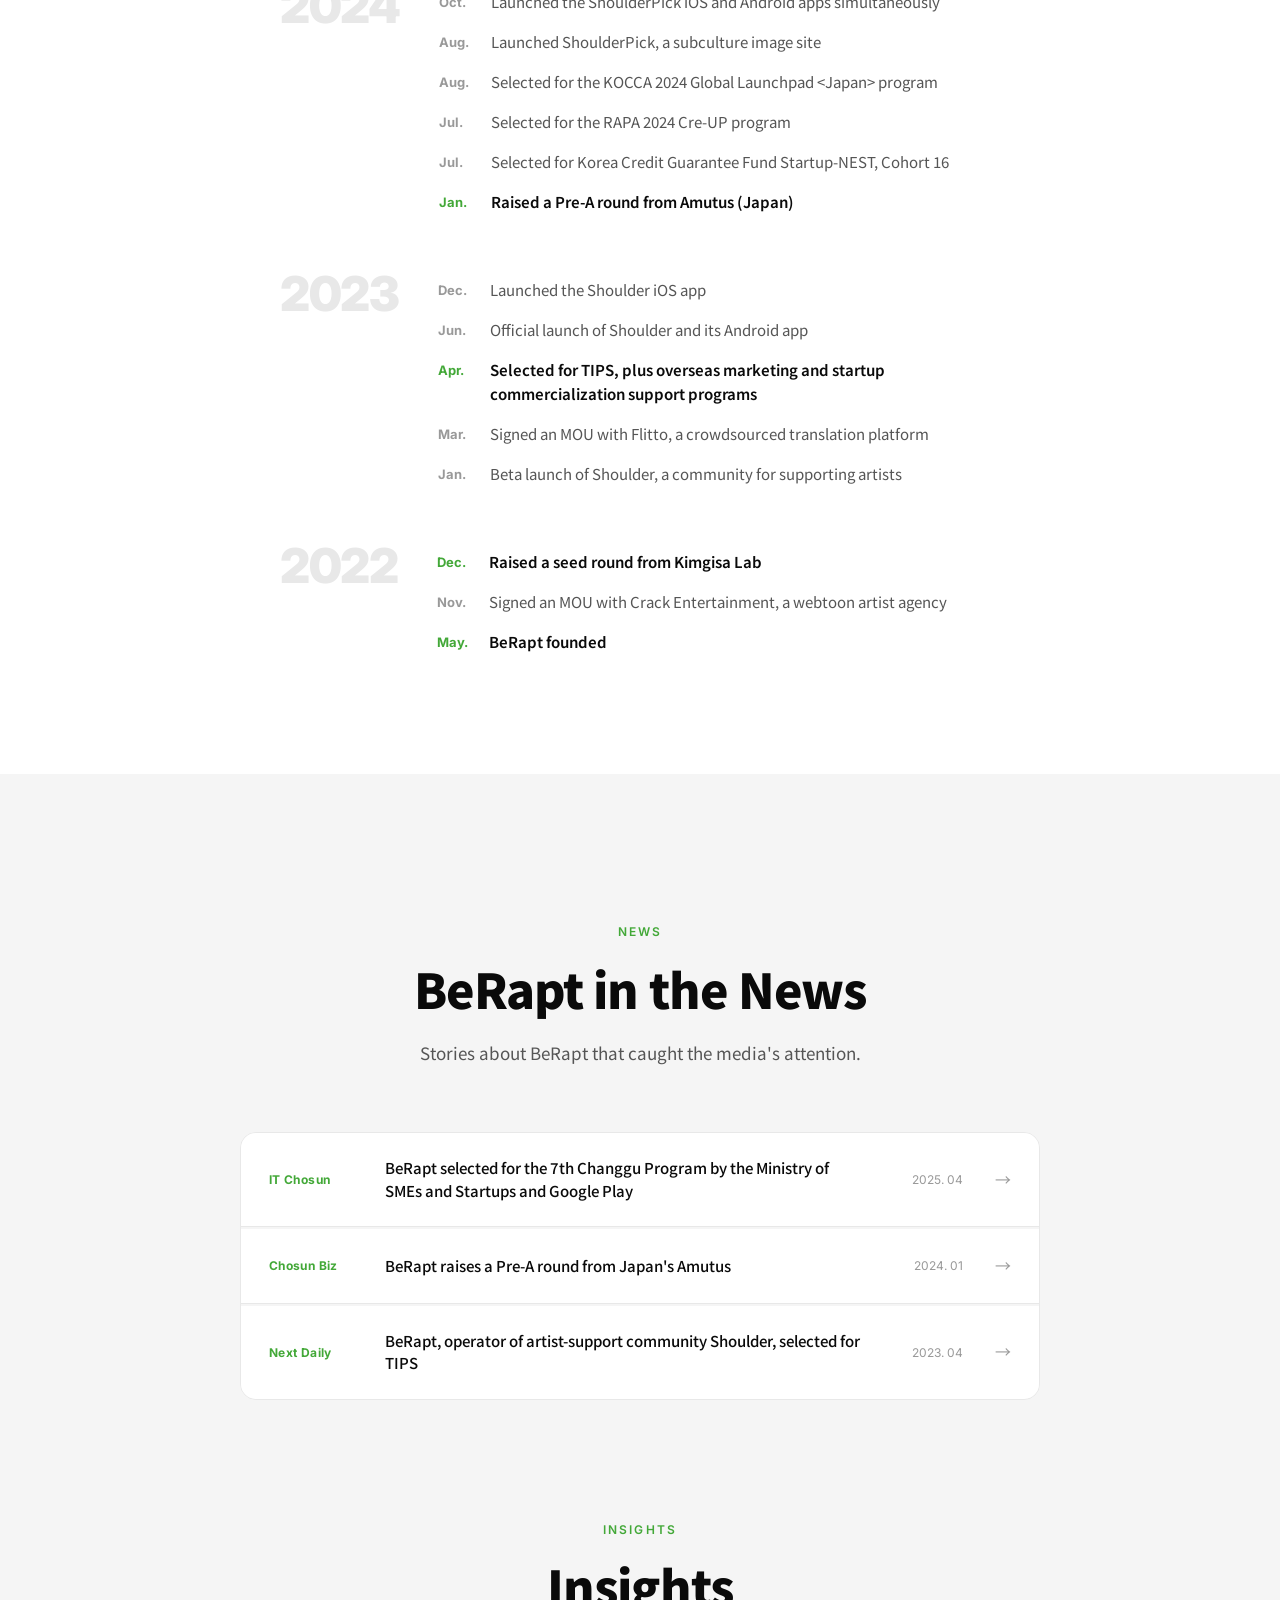
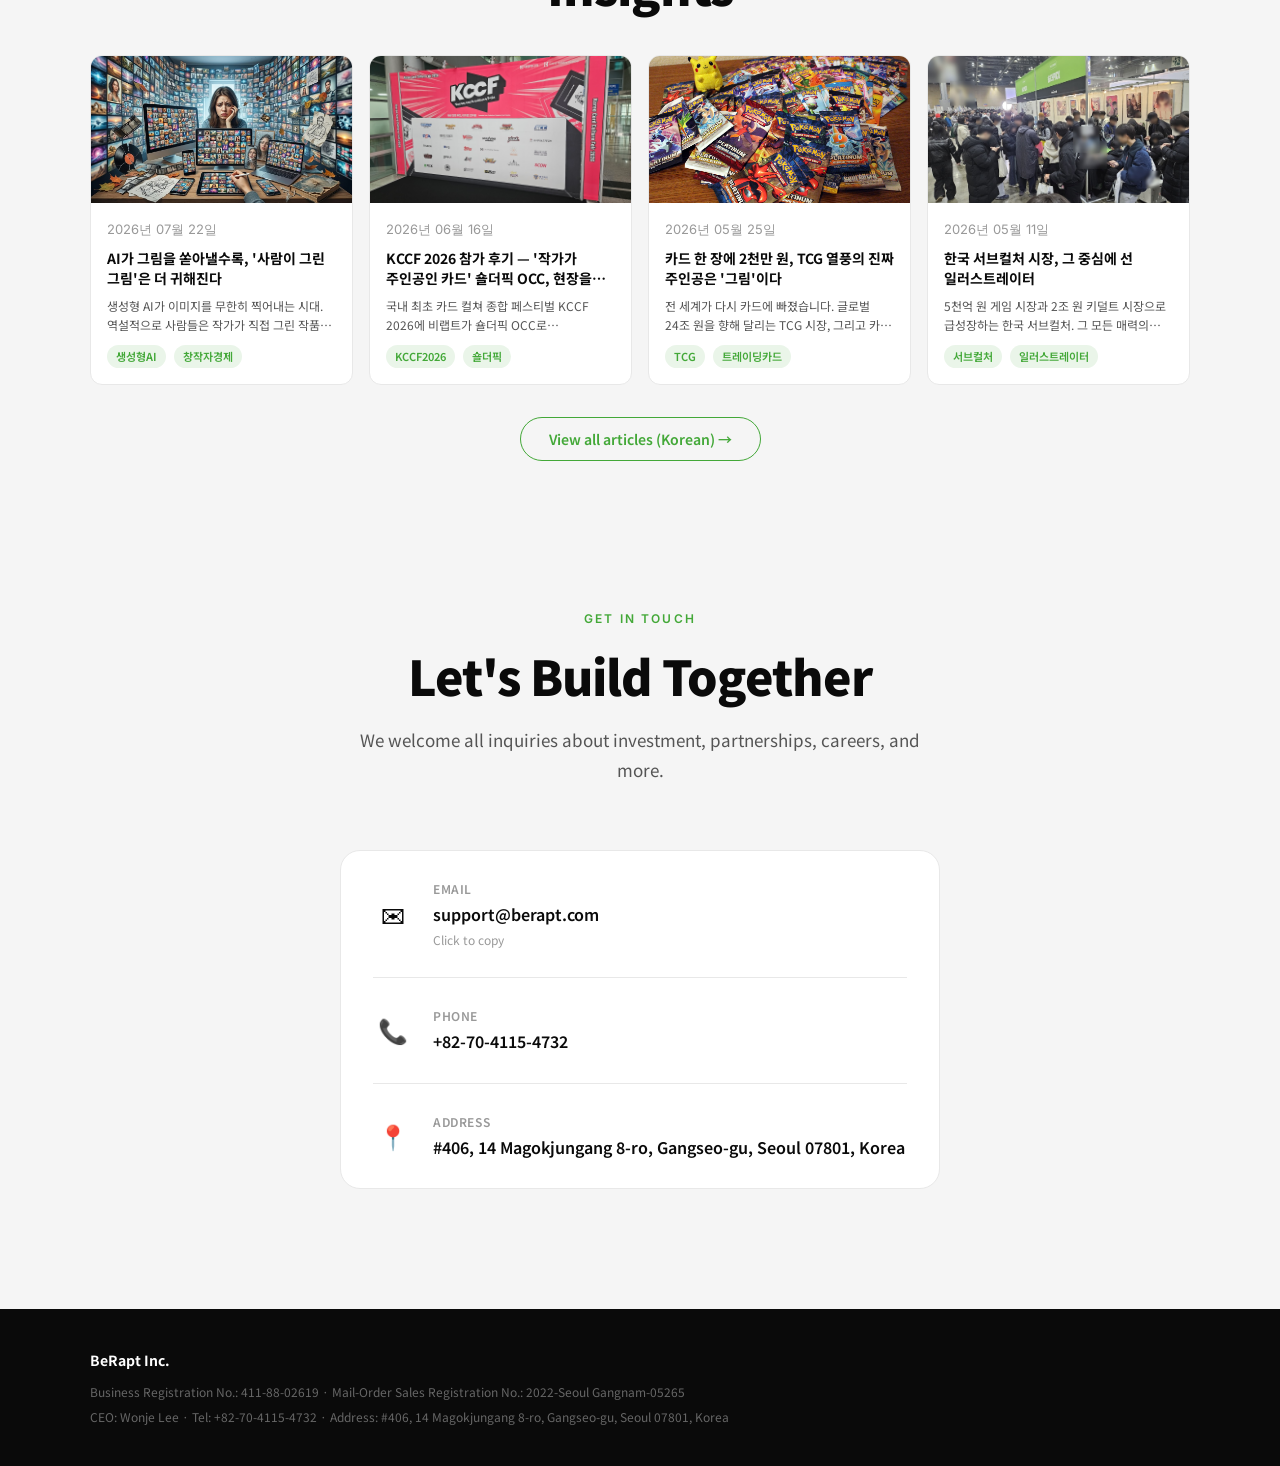
==== commit 99fdf30e: "Add English and Japanese versions of the homepage - Client-side i18n (js/i18n.js): Korean source cap" ====
--- a/index.html
+++ b/index.html
@@ -21,6 +21,12 @@
     <meta name="robots" content="index, follow">
     <meta property="og:site_name" content="비랩트">
     <meta property="og:locale" content="ko_KR">
+    <meta property="og:locale:alternate" content="en_US">
+    <meta property="og:locale:alternate" content="ja_JP">
+    <link rel="alternate" hreflang="ko" href="https://www.berapt.com/">
+    <link rel="alternate" hreflang="en" href="https://www.berapt.com/?lang=en">
+    <link rel="alternate" hreflang="ja" href="https://www.berapt.com/?lang=ja">
+    <link rel="alternate" hreflang="x-default" href="https://www.berapt.com/">
     <link rel="manifest" href="https://www.berapt.com/favicons/manifest.json">
     <meta name="msapplication-TileColor" content="#ffffff">
     <meta name="msapplication-TileImage" content="https://www.berapt.com/favicons/ms-icon-144x144.png">
@@ -53,8 +59,8 @@
     </script>
     <link rel="preconnect" href="https://fonts.googleapis.com">
     <link rel="preconnect" href="https://fonts.gstatic.com" crossorigin>
-    <link href="https://fonts.googleapis.com/css2?family=Noto+Sans+KR:wght@300;400;500;700;900&family=Inter:wght@300;400;500;600;700&display=swap" rel="stylesheet">
-    <link rel="stylesheet" href="styles/main.css">
+    <link href="https://fonts.googleapis.com/css2?family=Noto+Sans+KR:wght@300;400;500;700;900&family=Noto+Sans+JP:wght@300;400;500;700;900&family=Inter:wght@300;400;500;600;700&display=swap" rel="stylesheet">
+    <link rel="stylesheet" href="styles/main.css?v=20261024">
     <script src="https://mcp.figma.com/mcp/html-to-design/capture.js" async></script>
     <script async src="https://pagead2.googlesyndication.com/pagead/js/adsbygoogle.js?client=ca-pub-4273154594644590" crossorigin="anonymous"></script>
 </head>
@@ -64,19 +70,24 @@
     <nav class="sticky-nav" id="sticky-nav">
         <div class="nav-inner">
             <a href="#vision" class="nav-logo">
-                <img src="images/beraptBlackLogo.png" alt="비랩트" />
+                <img src="images/beraptBlackLogo.png" alt="비랩트" data-i18n-alt="brand.berapt" />
             </a>
             <ul class="nav-links">
-                <li><a href="#vision" class="nav-link active" data-section="vision">비전</a></li>
-                <li><a href="#services" class="nav-link" data-section="services">서비스</a></li>
+                <li><a href="#vision" class="nav-link active" data-section="vision" data-i18n="nav.vision">비전</a></li>
+                <li><a href="#services" class="nav-link" data-section="services" data-i18n="nav.services">서비스</a></li>
                 <li><a href="#occ" class="nav-link" data-section="occ">OCC</a></li>
-                <li><a href="#activities" class="nav-link" data-section="activities">활동</a></li>
-                <li><a href="#history" class="nav-link" data-section="history">업력</a></li>
-                <li><a href="#news" class="nav-link" data-section="news">뉴스</a></li>
-                <li><a href="#contact" class="nav-link" data-section="contact">Contact</a></li>
-                <li><a href="/insights/" class="nav-link" data-section="insights">인사이트</a></li>
+                <li><a href="#activities" class="nav-link" data-section="activities" data-i18n="nav.activities">활동</a></li>
+                <li><a href="#history" class="nav-link" data-section="history" data-i18n="nav.history">업력</a></li>
+                <li><a href="#news" class="nav-link" data-section="news" data-i18n="nav.news">뉴스</a></li>
+                <li><a href="#contact" class="nav-link" data-section="contact" data-i18n="nav.contact">Contact</a></li>
+                <li><a href="/insights/" class="nav-link" data-section="insights" data-i18n="nav.insights">인사이트</a></li>
             </ul>
-            <button class="nav-hamburger" id="nav-hamburger" aria-label="메뉴">
+            <div class="lang-switch" role="group" aria-label="Language">
+                <button type="button" class="lang-btn active" data-lang="ko" lang="ko" aria-label="한국어" title="한국어" aria-pressed="true"><img src="images/flags/kr.svg" alt="" width="22" height="15"></button>
+                <button type="button" class="lang-btn" data-lang="en" lang="en" aria-label="English" title="English" aria-pressed="false"><img src="images/flags/us.svg" alt="" width="22" height="15"></button>
+                <button type="button" class="lang-btn" data-lang="ja" lang="ja" aria-label="日本語" title="日本語" aria-pressed="false"><img src="images/flags/jp.svg" alt="" width="22" height="15"></button>
+            </div>
+            <button class="nav-hamburger" id="nav-hamburger" aria-label="메뉴" data-i18n-aria="nav.menu">
                 <span></span><span></span><span></span>
             </button>
         </div>
@@ -85,14 +96,14 @@
     <!-- Mobile Menu -->
     <div class="mobile-menu" id="mobile-menu">
         <ul>
-            <li><a href="#vision" class="mobile-nav-link">비전</a></li>
-            <li><a href="#services" class="mobile-nav-link">서비스</a></li>
+            <li><a href="#vision" class="mobile-nav-link" data-i18n="nav.vision">비전</a></li>
+            <li><a href="#services" class="mobile-nav-link" data-i18n="nav.services">서비스</a></li>
             <li><a href="#occ" class="mobile-nav-link">OCC</a></li>
-            <li><a href="#activities" class="mobile-nav-link">활동</a></li>
-            <li><a href="#history" class="mobile-nav-link">업력</a></li>
-            <li><a href="#news" class="mobile-nav-link">뉴스</a></li>
-            <li><a href="#contact" class="mobile-nav-link">Contact</a></li>
-            <li><a href="/insights/" class="mobile-nav-link">인사이트</a></li>
+            <li><a href="#activities" class="mobile-nav-link" data-i18n="nav.activities">활동</a></li>
+            <li><a href="#history" class="mobile-nav-link" data-i18n="nav.history">업력</a></li>
+            <li><a href="#news" class="mobile-nav-link" data-i18n="nav.news">뉴스</a></li>
+            <li><a href="#contact" class="mobile-nav-link" data-i18n="nav.contact">Contact</a></li>
+            <li><a href="/insights/" class="mobile-nav-link" data-i18n="nav.insights">인사이트</a></li>
         </ul>
     </div>
 
@@ -119,31 +130,31 @@
                 <h1 class="vision-headline">
                     Be Original, Be Real, BeRapt.
                 </h1>
-                <p class="vision-sub">
+                <p class="vision-sub" data-i18n="vision.sub">
                     <strong class="vision-highlight">숄더픽</strong>의 작품으로 팬덤을 확보하고 <br/><strong class="vision-highlight">숄더</strong>의 구독 멤버십으로 관계를 강화하며,<br/>이를 실물로 완성하는 오리지널 콘텐츠 생태계를 구축합니다.
                 </p>
 
                 <div class="vision-values">
                     <div class="vision-value-item">
-                        <strong>수익화</strong>
-                        <p>직/간접 비즈니스 기능을 제공하여 창작자의 경제적 자립을 지원합니다.</p>
+                        <strong data-i18n="vision.v1.title">수익화</strong>
+                        <p data-i18n="vision.v1.desc">직/간접 비즈니스 기능을 제공하여 창작자의 경제적 자립을 지원합니다.</p>
                     </div>
                     <div class="vision-value-item">
-                        <strong>오리지널리티</strong>
-                        <p>무한히 복제되는 AI의 잔상을 넘어, 작가의 영감이 깃든 실물을 소유하는 특별한 경험.</p>
+                        <strong data-i18n="vision.v2.title">오리지널리티</strong>
+                        <p data-i18n="vision.v2.desc">무한히 복제되는 AI의 잔상을 넘어, 작가의 영감이 깃든 실물을 소유하는 특별한 경험.</p>
                     </div>
                     <div class="vision-value-item">
-                        <strong>무한소통</strong>
-                        <p>온라인을 넘어 오프라인 현장까지, 팬덤이 숨 쉬는 모든 접점에서 입체적인 서브컬처 경험을 설계합니다.</p>
+                        <strong data-i18n="vision.v3.title">무한소통</strong>
+                        <p data-i18n="vision.v3.desc">온라인을 넘어 오프라인 현장까지, 팬덤이 숨 쉬는 모든 접점에서 입체적인 서브컬처 경험을 설계합니다.</p>
                     </div>
                 </div>
 
                 <div class="vision-name-box">
-                    <p class="vision-name-title"><strong>BeRapt</strong> 란?</p>
-                    <p class="vision-name-desc">
+                    <p class="vision-name-title" data-i18n="vision.name.title"><strong>BeRapt</strong> 란?</p>
+                    <p class="vision-name-desc" data-i18n="vision.name.desc">
                         <em>Be</em> : 되다&nbsp;&nbsp;·&nbsp;&nbsp;<em>Rapt</em> : 완전히 몰입한, 넋이 빠진
                     </p>
-                    <p class="vision-name-text">
+                    <p class="vision-name-text" data-i18n="vision.name.text">
                         <strong class="vision-highlight">비랩트</strong>는 사람들이 무언가에 진심으로 몰입할 수 있는<br/>경험을 만드는 서비스를 만들어 갑니다.
                     </p>
                 </div>
@@ -157,8 +168,8 @@
     <section class="section section-services" id="services">
         <div class="section-inner">
             <p class="section-label">Our Services</p>
-            <h2 class="section-headline">창작과 팬덤을 잇는<br/>두 개의 플랫폼</h2>
-            <p class="section-sub">
+            <h2 class="section-headline" data-i18n="services.headline">창작과 팬덤을 잇는<br/>두 개의 플랫폼</h2>
+            <p class="section-sub" data-i18n="services.sub">
                 오픈 플랫폼과 구독 커뮤니티, 두 가지 수익 구조로<br/>
                 창작자가 그림만으로 살아갈 수 있는 환경을 만듭니다.
             </p>
@@ -167,26 +178,26 @@
                 <!-- ShoulderPick -->
                 <div class="service-card service-pick">
                     <div class="service-card-header">
-                        <a href="https://pick.shoulder.fan" target="_blank"><img src="images/shoulderPickLogo.png" alt="숄더픽" class="service-logo" /></a>
+                        <a href="https://pick.shoulder.fan" target="_blank"><img src="images/shoulderPickLogo.png" alt="숄더픽" data-i18n-alt="brand.pick" class="service-logo" /></a>
                         <span class="service-badge">Open Platform</span>
                     </div>
-                    <p class="service-identity">"일러스트레이터판 유튜브"</p>
-                    <h3 class="service-name"><a href="https://pick.shoulder.fan" target="_blank">숄더픽</a></h3>
-                    <p class="service-desc">
+                    <p class="service-identity" data-i18n="pick.identity">"일러스트레이터판 유튜브"</p>
+                    <h3 class="service-name"><a href="https://pick.shoulder.fan" target="_blank" data-i18n="brand.pick">숄더픽</a></h3>
+                    <p class="service-desc" data-i18n="pick.desc">
                         창작자가 그림을 등록하면 팬들의 조회수와 관심도(Pick) 데이터에 따라 수익이 배분됩니다.
                         별도의 영업 없이 콘텐츠 파워만으로 수익을 창출하는 간접 수익 모델.
                     </p>
                     <ul class="service-features">
-                        <li>Pick 투표로 인기 콘텐츠 노출 확대, 유튜브형 자동 수익 배분</li>
-                        <li>작품 업로드만으로 굿즈 제작/판매/정산까지 원클릭 서비스</li>
-                        <li>국내 최대 서브컬처 일러스트 서비스</li>
+                        <li data-i18n="pick.f1">Pick 투표로 인기 콘텐츠 노출 확대, 유튜브형 자동 수익 배분</li>
+                        <li data-i18n="pick.f2">작품 업로드만으로 굿즈 제작/판매/정산까지 원클릭 서비스</li>
+                        <li data-i18n="pick.f3">국내 최대 서브컬처 일러스트 서비스</li>
                     </ul>
                     <div class="service-stores">
                         <a href="https://play.google.com/store/apps/details?id=fan.shoulder.pick&hl=ko" target="_blank">
-                            <img src="images/googlePlayDownload.png" alt="구글플레이" />
+                            <img src="images/googlePlayDownload.png" alt="구글플레이" data-i18n-alt="store.google" />
                         </a>
                         <a href="https://apps.apple.com/us/app/%EC%88%84%EB%8D%94%ED%94%BD-%EC%9D%B4%EB%AF%B8%EC%A7%80-%EC%9D%BC%EB%9F%AC%EC%8A%A4%ED%8A%B8-sns/id6550903226?l=ko" target="_blank">
-                            <img src="images/appStoreDownload.png" alt="앱스토어" />
+                            <img src="images/appStoreDownload.png" alt="앱스토어" data-i18n-alt="store.apple" />
                         </a>
                     </div>
                 </div>
@@ -194,26 +205,26 @@
                 <!-- Shoulder -->
                 <div class="service-card service-shoulder">
                     <div class="service-card-header">
-                        <a href="https://shoulder.fan" target="_blank"><img src="images/shoulderLogo.png" alt="숄더" class="service-logo" /></a>
+                        <a href="https://shoulder.fan" target="_blank"><img src="images/shoulderLogo.png" alt="숄더" data-i18n-alt="brand.shoulder" class="service-logo" /></a>
                         <span class="service-badge">Subscription</span>
                     </div>
-                    <p class="service-identity">"유튜브 멤버십형 팬커뮤니티"</p>
-                    <h3 class="service-name"><a href="https://shoulder.fan" target="_blank">숄더</a></h3>
-                    <p class="service-desc">
+                    <p class="service-identity" data-i18n="shoulder.identity">"유튜브 멤버십형 팬커뮤니티"</p>
+                    <h3 class="service-name"><a href="https://shoulder.fan" target="_blank" data-i18n="brand.shoulder">숄더</a></h3>
+                    <p class="service-desc" data-i18n="shoulder.desc">
                         유료 구독자 전용 한정 콘텐츠(미공개 시안, 고화질 원본 등)를 제공합니다.
                         작가와 팬 사이의 밀착 소통으로 안정적인 월간 정기 수익을 창출합니다.
                     </p>
                     <ul class="service-features">
-                        <li>구독 기반 월정기 수익창출, 일회성 후원 기능도 제공</li>
-                        <li>멤버십 전용 한정 콘텐츠 제공</li>
-                        <li>팬·창작자 밀착 소통 커뮤니티</li>
+                        <li data-i18n="shoulder.f1">구독 기반 월정기 수익창출, 일회성 후원 기능도 제공</li>
+                        <li data-i18n="shoulder.f2">멤버십 전용 한정 콘텐츠 제공</li>
+                        <li data-i18n="shoulder.f3">팬·창작자 밀착 소통 커뮤니티</li>
                     </ul>
                     <div class="service-stores">
                         <a href="https://play.google.com/store/apps/details?id=com.berapt.shoulder&hl=ko" target="_blank">
-                            <img src="images/googlePlayDownload.png" alt="구글플레이" />
+                            <img src="images/googlePlayDownload.png" alt="구글플레이" data-i18n-alt="store.google" />
                         </a>
                         <a href="https://apps.apple.com/us/app/%EC%88%84%EB%8D%94-%EC%9E%91%EA%B0%80-%EC%9D%91%EC%9B%90-%EC%BB%A4%EB%AE%A4%EB%8B%88%ED%8B%B0/id6463396851?l=ko" target="_blank">
-                            <img src="images/appStoreDownload.png" alt="앱스토어" />
+                            <img src="images/appStoreDownload.png" alt="앱스토어" data-i18n-alt="store.apple" />
                         </a>
                     </div>
                 </div>
@@ -228,7 +239,7 @@
         <div class="section-inner">
             <p class="section-label">Solution</p>
             <h2 class="section-headline">Original Collection Card (OCC)</h2>
-            <p class="section-sub">
+            <p class="section-sub" data-i18n="occ.sub">
                 실물 굿즈 판매를 통해 디지털 IP의 가치를 극대화합니다.<br/>
                 AI가 흉내 낼 수 없는 작가의 온기를 손끝에 닿는 물리적 가치로 완성합니다.
             </p>
@@ -243,15 +254,15 @@
                                 <img src="images/occ1_title.jpg" alt="OCC Season 1" />
                             </div>
                             <div class="occ-card-info">
-                                <h3>숄더픽 OCC Vol.1</h3>
-                                <p>비랩트 생태계의 시작을 알린 초기 한정판 컬렉션</p>
-                                <span class="occ-status occ-status-soldout">품절</span>
+                                <h3 data-i18n="occ.s1.title">숄더픽 OCC Vol.1</h3>
+                                <p data-i18n="occ.s1.front">비랩트 생태계의 시작을 알린 초기 한정판 컬렉션</p>
+                                <span class="occ-status occ-status-soldout" data-i18n="occ.soldout">품절</span>
                             </div>
                         </div>
                         <div class="occ-card-back">
                             <p class="occ-back-title">Season 1</p>
-                            <p class="occ-back-desc">비랩트 창작 생태계의 첫 번째 오리지널 굿즈. 소량 제작으로 이제 다시 만나기 어려운 콜렉션</p>
-                            <a href="https://smartstore.naver.com/shoulderfan/products/11647843103" target="_blank" class="occ-cta-btn">소장하기</a>
+                            <p class="occ-back-desc" data-i18n="occ.s1.back">비랩트 창작 생태계의 첫 번째 오리지널 굿즈. 소량 제작으로 이제 다시 만나기 어려운 콜렉션</p>
+                            <a href="https://smartstore.naver.com/shoulderfan/products/11647843103" target="_blank" class="occ-cta-btn" data-i18n="occ.cta">소장하기</a>
                         </div>
                     </div>
                 </div>
@@ -265,15 +276,15 @@
                                 <img src="images/occ2_title.jpg" alt="OCC Season 2" />
                             </div>
                             <div class="occ-card-info">
-                                <h3>숄더픽 OCC Vol.2</h3>
-                                <p>참여 작가군 확대 및 작가 친필 사인카드 추가</p>
-                                <span class="occ-status occ-status-soldout">품절</span>
+                                <h3 data-i18n="occ.s2.title">숄더픽 OCC Vol.2</h3>
+                                <p data-i18n="occ.s2.front">참여 작가군 확대 및 작가 친필 사인카드 추가</p>
+                                <span class="occ-status occ-status-soldout" data-i18n="occ.soldout">품절</span>
                             </div>
                         </div>
                         <div class="occ-card-back">
                             <p class="occ-back-title">Season 2</p>
-                            <p class="occ-back-desc">확장된 작가 라인업과 작가 친필 사인카드가 추가된 업그레이드 컬렉션.</p>
-                            <a href="https://smartstore.naver.com/shoulderfan/products/12427472831" target="_blank" class="occ-cta-btn">소장하기</a>
+                            <p class="occ-back-desc" data-i18n="occ.s2.back">확장된 작가 라인업과 작가 친필 사인카드가 추가된 업그레이드 컬렉션.</p>
+                            <a href="https://smartstore.naver.com/shoulderfan/products/12427472831" target="_blank" class="occ-cta-btn" data-i18n="occ.cta">소장하기</a>
                         </div>
                     </div>
                 </div>
@@ -287,15 +298,15 @@
                                 <img src="images/occ3_title.jpg" alt="OCC Season 3" />
                             </div>
                             <div class="occ-card-info">
-                                <h3>숄더픽 OCC Vol.3</h3>
-                                <p>시리즈의 인기를 이어가는 세번째 시리즈</p>
-                                <span class="occ-status occ-status-sale">판매중</span>
+                                <h3 data-i18n="occ.s3.title">숄더픽 OCC Vol.3</h3>
+                                <p data-i18n="occ.s3.front">시리즈의 인기를 이어가는 세번째 시리즈</p>
+                                <span class="occ-status occ-status-sale" data-i18n="occ.onsale">판매중</span>
                             </div>
                         </div>
                         <div class="occ-card-back">
                             <p class="occ-back-title">Season 3</p>
-                            <p class="occ-back-desc">친필 사인과 디지털 사인이 추가되어, 수집 목적을 강화한 컬렉션.</p>
-                            <a href="https://smartstore.naver.com/shoulderfan/products/13256549409" target="_blank" class="occ-cta-btn">소장하기</a>
+                            <p class="occ-back-desc" data-i18n="occ.s3.back">친필 사인과 디지털 사인이 추가되어, 수집 목적을 강화한 컬렉션.</p>
+                            <a href="https://smartstore.naver.com/shoulderfan/products/13256549409" target="_blank" class="occ-cta-btn" data-i18n="occ.cta">소장하기</a>
                         </div>
                     </div>
                 </div>
@@ -309,15 +320,15 @@
                                 <img src="images/occ4_title.png" alt="OCC Season 4" />
                             </div>
                             <div class="occ-card-info">
-                                <h3>숄더픽 OCC Vol.4</h3>
-                                <p>숄더픽 OCC 시리즈의 네 번째 컬렉션</p>
+                                <h3 data-i18n="occ.s4.title">숄더픽 OCC Vol.4</h3>
+                                <p data-i18n="occ.s4.front">숄더픽 OCC 시리즈의 네 번째 컬렉션</p>
                                 <span class="occ-status occ-status-new">NEW</span>
                             </div>
                         </div>
                         <div class="occ-card-back">
                             <p class="occ-back-title">Season 4</p>
-                            <p class="occ-back-desc">새롭게 선보이는 숄더픽 OCC 시리즈의 최신 컬렉션.</p>
-                            <a href="https://smartstore.naver.com/shoulderfan/products/13754973830" target="_blank" class="occ-cta-btn">소장하기</a>
+                            <p class="occ-back-desc" data-i18n="occ.s4.back">새롭게 선보이는 숄더픽 OCC 시리즈의 최신 컬렉션.</p>
+                            <a href="https://smartstore.naver.com/shoulderfan/products/13754973830" target="_blank" class="occ-cta-btn" data-i18n="occ.cta">소장하기</a>
                         </div>
                     </div>
                 </div>
@@ -331,26 +342,26 @@
     <section class="section section-activities" id="activities">
         <div class="section-inner">
             <p class="section-label">Activities</p>
-            <h2 class="section-headline">현장에서 만나는 비랩트</h2>
-            <p class="section-sub">
+            <h2 class="section-headline" data-i18n="activities.headline">현장에서 만나는 비랩트</h2>
+            <p class="section-sub" data-i18n="activities.sub">
                 오프라인 행사, 전시, 파트너십 현장의 생생한 순간들.
             </p>
             <div class="activities-grid" id="activities-grid">
-                <div class="activity-item"><img src="images/off_events/1000036731.jpg" alt="비랩트 활동" loading="lazy" /></div>
-                <div class="activity-item"><img src="images/off_events/1000037217.jpg" alt="비랩트 활동" loading="lazy" /></div>
-                <div class="activity-item"><img src="images/off_events/1000037993.jpg" alt="비랩트 활동" loading="lazy" /></div>
-                <div class="activity-item"><img src="images/off_events/20231008_103255.jpg" alt="비랩트 활동" loading="lazy" /></div>
-                <div class="activity-item"><img src="images/off_events/20240218_120052.jpg" alt="비랩트 활동" loading="lazy" /></div>
-                <div class="activity-item"><img src="images/off_events/20240824_103931.jpg" alt="비랩트 활동" loading="lazy" /></div>
-                <div class="activity-item"><img src="images/off_events/20250322_152217.jpg" alt="비랩트 활동" loading="lazy" /></div>
-                <div class="activity-item"><img src="images/off_events/20250323_153016.jpg" alt="비랩트 활동" loading="lazy" /></div>
-                <div class="activity-item"><img src="images/off_events/20250927_113041.jpg" alt="비랩트 활동" loading="lazy" /></div>
-                <div class="activity-item"><img src="images/off_events/20251003_115205.jpg" alt="비랩트 활동" loading="lazy" /></div>
-                <div class="activity-item"><img src="images/off_events/20251221_122826.jpg" alt="비랩트 활동" loading="lazy" /></div>
-                <div class="activity-item"><img src="images/off_events/20251221_132920.jpg" alt="비랩트 활동" loading="lazy" /></div>
-                <div class="activity-item"><img src="images/off_events/IMG_2515.jpg" alt="비랩트 활동" loading="lazy" /></div>
-                <div class="activity-item"><img src="images/off_events/IMG_6608.jpg" alt="비랩트 활동" loading="lazy" /></div>
-                <div class="activity-item"><img src="images/off_events/IMG_6916.jpg" alt="비랩트 활동" loading="lazy" /></div>
+                <div class="activity-item"><img src="images/off_events/1000036731.jpg" alt="비랩트 활동" data-i18n-alt="activities.alt" loading="lazy" /></div>
+                <div class="activity-item"><img src="images/off_events/1000037217.jpg" alt="비랩트 활동" data-i18n-alt="activities.alt" loading="lazy" /></div>
+                <div class="activity-item"><img src="images/off_events/1000037993.jpg" alt="비랩트 활동" data-i18n-alt="activities.alt" loading="lazy" /></div>
+                <div class="activity-item"><img src="images/off_events/20231008_103255.jpg" alt="비랩트 활동" data-i18n-alt="activities.alt" loading="lazy" /></div>
+                <div class="activity-item"><img src="images/off_events/20240218_120052.jpg" alt="비랩트 활동" data-i18n-alt="activities.alt" loading="lazy" /></div>
+                <div class="activity-item"><img src="images/off_events/20240824_103931.jpg" alt="비랩트 활동" data-i18n-alt="activities.alt" loading="lazy" /></div>
+                <div class="activity-item"><img src="images/off_events/20250322_152217.jpg" alt="비랩트 활동" data-i18n-alt="activities.alt" loading="lazy" /></div>
+                <div class="activity-item"><img src="images/off_events/20250323_153016.jpg" alt="비랩트 활동" data-i18n-alt="activities.alt" loading="lazy" /></div>
+                <div class="activity-item"><img src="images/off_events/20250927_113041.jpg" alt="비랩트 활동" data-i18n-alt="activities.alt" loading="lazy" /></div>
+                <div class="activity-item"><img src="images/off_events/20251003_115205.jpg" alt="비랩트 활동" data-i18n-alt="activities.alt" loading="lazy" /></div>
+                <div class="activity-item"><img src="images/off_events/20251221_122826.jpg" alt="비랩트 활동" data-i18n-alt="activities.alt" loading="lazy" /></div>
+                <div class="activity-item"><img src="images/off_events/20251221_132920.jpg" alt="비랩트 활동" data-i18n-alt="activities.alt" loading="lazy" /></div>
+                <div class="activity-item"><img src="images/off_events/IMG_2515.jpg" alt="비랩트 활동" data-i18n-alt="activities.alt" loading="lazy" /></div>
+                <div class="activity-item"><img src="images/off_events/IMG_6608.jpg" alt="비랩트 활동" data-i18n-alt="activities.alt" loading="lazy" /></div>
+                <div class="activity-item"><img src="images/off_events/IMG_6916.jpg" alt="비랩트 활동" data-i18n-alt="activities.alt" loading="lazy" /></div>
             </div>
         </div>
     </section>
@@ -361,8 +372,8 @@
     <section class="section section-history" id="history">
         <div class="section-inner">
             <p class="section-label">Company History</p>
-            <h2 class="section-headline">비랩트의 걸어온 길</h2>
-            <p class="section-sub">
+            <h2 class="section-headline" data-i18n="history.headline">비랩트의 걸어온 길</h2>
+            <p class="section-sub" data-i18n="history.sub">
                 2022년 설립부터 지금까지, 서브컬처 창작 생태계를 만들어가는 여정.
             </p>
 
@@ -373,11 +384,11 @@
                         <div class="history-items">
                             <div class="history-item">
                                 <span class="history-month">Apr.</span>
-                                <span class="history-desc">중기부·구글플레이 공동 '창구 프로그램 7기' 최종 선정</span>
+                                <span class="history-desc" data-i18n="history.2025.apr">중기부·구글플레이 공동 '창구 프로그램 7기' 최종 선정</span>
                             </div>
                             <div class="history-item">
                                 <span class="history-month">Mar.</span>
-                                <span class="history-desc">숄더픽 첫 오리지널 굿즈 상품 판매 시작 — OCC</span>
+                                <span class="history-desc" data-i18n="history.2025.mar">숄더픽 첫 오리지널 굿즈 상품 판매 시작 — OCC</span>
                             </div>
                         </div>
                     </div>
@@ -386,27 +397,27 @@
                         <div class="history-items">
                             <div class="history-item">
                                 <span class="history-month">Oct.</span>
-                                <span class="history-desc">숄더픽 iOS/Android 앱 동시 출시</span>
+                                <span class="history-desc" data-i18n="history.2024.oct">숄더픽 iOS/Android 앱 동시 출시</span>
                             </div>
                             <div class="history-item">
                                 <span class="history-month">Aug.</span>
-                                <span class="history-desc">서브컬처 이미지 사이트 '숄더픽' 출시</span>
+                                <span class="history-desc" data-i18n="history.2024.aug1">서브컬처 이미지 사이트 '숄더픽' 출시</span>
                             </div>
                             <div class="history-item">
                                 <span class="history-month">Aug.</span>
-                                <span class="history-desc">한국콘텐츠진흥원 2024 글로벌 Launchpad &lt;일본&gt; 프로그램 최종 선정</span>
+                                <span class="history-desc" data-i18n="history.2024.aug2">한국콘텐츠진흥원 2024 글로벌 Launchpad &lt;일본&gt; 프로그램 최종 선정</span>
                             </div>
                             <div class="history-item">
                                 <span class="history-month">Jul.</span>
-                                <span class="history-desc">한국전파진흥협회 2024 Cre-UP 프로그램 최종 선정</span>
+                                <span class="history-desc" data-i18n="history.2024.jul1">한국전파진흥협회 2024 Cre-UP 프로그램 최종 선정</span>
                             </div>
                             <div class="history-item">
                                 <span class="history-month">Jul.</span>
-                                <span class="history-desc">신용보증기금 Startup-NEST 16기 최종 선정</span>
+                                <span class="history-desc" data-i18n="history.2024.jul2">신용보증기금 Startup-NEST 16기 최종 선정</span>
                             </div>
                             <div class="history-item history-item-highlight">
                                 <span class="history-month">Jan.</span>
-                                <span class="history-desc">일본 '아무타스'로부터 PreA Round 투자 유치</span>
+                                <span class="history-desc" data-i18n="history.2024.jan">일본 '아무타스'로부터 PreA Round 투자 유치</span>
                             </div>
                         </div>
                     </div>
@@ -415,23 +426,23 @@
                         <div class="history-items">
                             <div class="history-item">
                                 <span class="history-month">Dec.</span>
-                                <span class="history-desc">'숄더' iOS 앱 출시</span>
+                                <span class="history-desc" data-i18n="history.2023.dec">'숄더' iOS 앱 출시</span>
                             </div>
                             <div class="history-item">
                                 <span class="history-month">Jun.</span>
-                                <span class="history-desc">'숄더' 정식 출시 및 Android 앱 출시</span>
+                                <span class="history-desc" data-i18n="history.2023.jun">'숄더' 정식 출시 및 Android 앱 출시</span>
                             </div>
                             <div class="history-item history-item-highlight">
                                 <span class="history-month">Apr.</span>
-                                <span class="history-desc">TIPS 최종 선정 + 해외마케팅/창업사업화 지원사업 동시 선정</span>
+                                <span class="history-desc" data-i18n="history.2023.apr">TIPS 최종 선정 + 해외마케팅/창업사업화 지원사업 동시 선정</span>
                             </div>
                             <div class="history-item">
                                 <span class="history-month">Mar.</span>
-                                <span class="history-desc">집단지성 번역 솔루션 ㈜플리토 MOU</span>
+                                <span class="history-desc" data-i18n="history.2023.mar">집단지성 번역 솔루션 ㈜플리토 MOU</span>
                             </div>
                             <div class="history-item">
                                 <span class="history-month">Jan.</span>
-                                <span class="history-desc">작가 응원 커뮤니티 '숄더' 베타 출시</span>
+                                <span class="history-desc" data-i18n="history.2023.jan">작가 응원 커뮤니티 '숄더' 베타 출시</span>
                             </div>
                         </div>
                     </div>
@@ -440,15 +451,15 @@
                         <div class="history-items">
                             <div class="history-item history-item-highlight">
                                 <span class="history-month">Dec.</span>
-                                <span class="history-desc">'김기사랩'으로부터 Seed Round 투자 유치</span>
+                                <span class="history-desc" data-i18n="history.2022.dec">'김기사랩'으로부터 Seed Round 투자 유치</span>
                             </div>
                             <div class="history-item">
                                 <span class="history-month">Nov.</span>
-                                <span class="history-desc">웹툰작가 에이전시 ㈜크랙엔터테인먼트 MOU</span>
+                                <span class="history-desc" data-i18n="history.2022.nov">웹툰작가 에이전시 ㈜크랙엔터테인먼트 MOU</span>
                             </div>
                             <div class="history-item history-item-highlight">
                                 <span class="history-month">May.</span>
-                                <span class="history-desc">비랩트 설립</span>
+                                <span class="history-desc" data-i18n="history.2022.may">비랩트 설립</span>
                             </div>
                         </div>
                     </div>
@@ -463,24 +474,24 @@
     <section class="section section-news" id="news">
         <div class="section-inner">
             <p class="section-label">News</p>
-            <h2 class="section-headline">비랩트 소식</h2>
-            <p class="section-sub">언론과 미디어가 주목한 비랩트의 이야기.</p>
+            <h2 class="section-headline" data-i18n="news.headline">비랩트 소식</h2>
+            <p class="section-sub" data-i18n="news.sub">언론과 미디어가 주목한 비랩트의 이야기.</p>
             <div class="news-grid">
                 <a class="news-card" href="https://it.chosun.com/news/articleView.html?idxno=2023092139155" target="_blank" rel="noopener">
-                    <span class="news-source">조선일보 IT</span>
-                    <p class="news-title">비랩트, 중기부·구글플레이 공동 '창구 프로그램 7기' 최종 선정</p>
+                    <span class="news-source" data-i18n="news.n1.source">조선일보 IT</span>
+                    <p class="news-title" data-i18n="news.n1.title">비랩트, 중기부·구글플레이 공동 '창구 프로그램 7기' 최종 선정</p>
                     <span class="news-date">2025. 04</span>
                     <span class="news-arrow">→</span>
                 </a>
                 <a class="news-card" href="https://biz.chosun.com/it-science/ict/2024/01/25/MHERS6BPHBG4RKEPKBDTWU5YTI/" target="_blank" rel="noopener">
-                    <span class="news-source">조선비즈</span>
-                    <p class="news-title">비랩트, 일본 아무타스로부터 PreA 라운드 투자 유치</p>
+                    <span class="news-source" data-i18n="news.n2.source">조선비즈</span>
+                    <p class="news-title" data-i18n="news.n2.title">비랩트, 일본 아무타스로부터 PreA 라운드 투자 유치</p>
                     <span class="news-date">2024. 01</span>
                     <span class="news-arrow">→</span>
                 </a>
                 <a class="news-card" href="https://www.nextdaily.co.kr/news/articleView.html?idxno=219942" target="_blank" rel="noopener">
-                    <span class="news-source">넥스트데일리</span>
-                    <p class="news-title">작가 응원 커뮤니티 '숄더' 운영사 비랩트, 중기부 팁스(TIPS) 선정</p>
+                    <span class="news-source" data-i18n="news.n3.source">넥스트데일리</span>
+                    <p class="news-title" data-i18n="news.n3.title">작가 응원 커뮤니티 '숄더' 운영사 비랩트, 중기부 팁스(TIPS) 선정</p>
                     <span class="news-date">2023. 04</span>
                     <span class="news-arrow">→</span>
                 </a>
@@ -495,7 +506,7 @@
     <section class="section-insights-preview">
         <div class="section-inner">
             <p class="section-label">Insights</p>
-            <h2 class="section-headline">인사이트</h2>
+            <h2 class="section-headline" data-i18n="insights.headline">인사이트</h2>
             <div class="hp-insights-grid">
                 <a href="/insights/ai-era-human-art-goods/" class="hp-insight-card">
                     <div class="hp-insight-thumb"><img src="/images/posts/gen_ai.jpeg" alt="AI가 그림을 쏟아낼수록, '사람이 그린 그림'은 더 귀해진다"></div>
@@ -535,7 +546,7 @@
                 </a>
             </div>
             <div class="hp-insights-more">
-                <a href="/insights/" class="hp-insights-more-btn">모든 글 보기 →</a>
+                <a href="/insights/" class="hp-insights-more-btn" data-i18n="insights.more">모든 글 보기 →</a>
             </div>
         </div>
     </section>
@@ -547,8 +558,8 @@
     <section class="section section-contact" id="contact">
         <div class="section-inner">
             <p class="section-label">Get in Touch</p>
-            <h2 class="section-headline">함께 만들어가요</h2>
-            <p class="section-sub">
+            <h2 class="section-headline" data-i18n="contact.headline">함께 만들어가요</h2>
+            <p class="section-sub" data-i18n="contact.sub">
                 투자, 제휴, 입사 등 비랩트와 관련된 모든 문의를 환영합니다.
             </p>
 
@@ -556,25 +567,25 @@
                 <div class="contact-item" id="berapt-contact">
                     <span class="contact-icon">✉</span>
                     <div>
-                        <p class="contact-label-text">이메일</p>
+                        <p class="contact-label-text" data-i18n="contact.email">이메일</p>
                         <p class="contact-value">support@berapt.com</p>
-                        <p class="contact-hint">클릭하면 복사됩니다</p>
+                        <p class="contact-hint" data-i18n="contact.hint">클릭하면 복사됩니다</p>
                     </div>
                 </div>
                 <div class="contact-divider"></div>
                 <div class="contact-item">
                     <span class="contact-icon">📞</span>
                     <div>
-                        <p class="contact-label-text">전화</p>
-                        <p class="contact-value">070-4115-4732</p>
+                        <p class="contact-label-text" data-i18n="contact.phone">전화</p>
+                        <p class="contact-value" data-i18n="contact.phone.value">070-4115-4732</p>
                     </div>
                 </div>
                 <div class="contact-divider"></div>
                 <div class="contact-item">
                     <span class="contact-icon">📍</span>
                     <div>
-                        <p class="contact-label-text">주소</p>
-                        <p class="contact-value">서울시 강서구 마곡중앙8로 14 406호 (07801)</p>
+                        <p class="contact-label-text" data-i18n="contact.address">주소</p>
+                        <p class="contact-value" data-i18n="contact.address.value">서울시 강서구 마곡중앙8로 14 406호 (07801)</p>
                     </div>
                 </div>
             </div>
@@ -583,12 +594,13 @@
 
     <footer class="site-footer">
         <div class="footer-inner">
-            <b>주식회사 비랩트</b>
-            <span>사업자 등록번호 : 411-88-02619 · 통신판매업 신고번호 : 제2022-서울강남-05265호</span>
-            <span>대표 : 이원제 · 전화 : 070-4115-4732 · 주소 : 서울시 강서구 마곡중앙8로 14 406호 (07801)</span>
+            <b data-i18n="footer.company">주식회사 비랩트</b>
+            <span data-i18n="footer.reg">사업자 등록번호 : 411-88-02619 · 통신판매업 신고번호 : 제2022-서울강남-05265호</span>
+            <span data-i18n="footer.info">대표 : 이원제 · 전화 : 070-4115-4732 · 주소 : 서울시 강서구 마곡중앙8로 14 406호 (07801)</span>
         </div>
     </footer>
 
+    <script src="js/i18n.js?v=20261024"></script>
     <script>
         // Smooth scroll
         document.querySelectorAll('a[href^="#"]').forEach(anchor => {
@@ -654,7 +666,7 @@
         document.getElementById('berapt-contact').addEventListener('click', async () => {
             try {
                 await navigator.clipboard.writeText('support@berapt.com');
-                alert('이메일이 복사되었습니다');
+                alert(window.beraptI18n.t('contact.copied'));
             } catch (err) {
                 console.error('Failed to copy:', err);
             }
--- a/styles/main.css
+++ b/styles/main.css
@@ -34,6 +34,17 @@
     color: var(--color-black);
     background: var(--color-white);
     line-height: 1.6;
+}
+
+/* Japanese: keep-all would stop lines from breaking between kana/kanji */
+html[lang="ja"] * {
+    word-break: normal;
+    line-break: strict;
+}
+
+html[lang="ja"] body,
+html[lang="ja"] .nav-link {
+    font-family: 'Noto Sans JP', 'Noto Sans KR', sans-serif;
 }
 
 /* =========================================
@@ -71,6 +82,7 @@
     list-style: none;
     display: flex;
     gap: 4px;
+    margin-left: auto;
 }
 
 .nav-link {
@@ -81,6 +93,7 @@
     text-decoration: none;
     padding: 6px 14px;
     border-radius: 20px;
+    white-space: nowrap;
     transition: color 0.2s, background 0.2s;
 }
 
@@ -92,6 +105,50 @@
 .nav-link.active {
     color: var(--color-white);
     background: var(--color-black);
+}
+
+/* Language switch */
+.lang-switch {
+    display: flex;
+    gap: 2px;
+    margin-left: 16px;
+    padding: 3px;
+    border: 1px solid var(--color-gray-200);
+    border-radius: 20px;
+    flex-shrink: 0;
+}
+
+.lang-btn {
+    display: flex;
+    align-items: center;
+    background: none;
+    border: none;
+    padding: 4px 6px;
+    border-radius: 16px;
+    cursor: pointer;
+    opacity: 0.6;
+    filter: grayscale(1);
+    transition: opacity 0.2s, filter 0.2s, background 0.2s;
+}
+
+.lang-btn img {
+    display: block;
+    width: 22px;
+    height: 15px;
+    object-fit: cover;
+    border-radius: 2px;
+    /* keeps white flags (KR, JP) visible on the white nav */
+    box-shadow: 0 0 0 1px rgba(0, 0, 0, 0.12);
+}
+
+.lang-btn:hover {
+    opacity: 0.9;
+}
+
+.lang-btn.active {
+    opacity: 1;
+    filter: none;
+    background: var(--color-gray-100);
 }
 
 /* Hamburger */
@@ -156,10 +213,19 @@
     background: var(--color-gray-100);
 }
 
-@media (max-width: 768px) {
+@media (max-width: 860px) {
     .nav-links { display: none; }
+    .lang-switch { margin-left: auto; margin-right: 12px; }
     .nav-hamburger { display: flex; }
     .mobile-menu { display: block; }
+}
+
+/* English/Japanese nav labels are longer, so collapse to the hamburger menu earlier */
+@media (max-width: 980px) {
+    html:not([lang="ko"]) .nav-links { display: none; }
+    html:not([lang="ko"]) .lang-switch { margin-left: auto; margin-right: 12px; }
+    html:not([lang="ko"]) .nav-hamburger { display: flex; }
+    html:not([lang="ko"]) .mobile-menu { display: block; }
 }
 
 /* =========================================
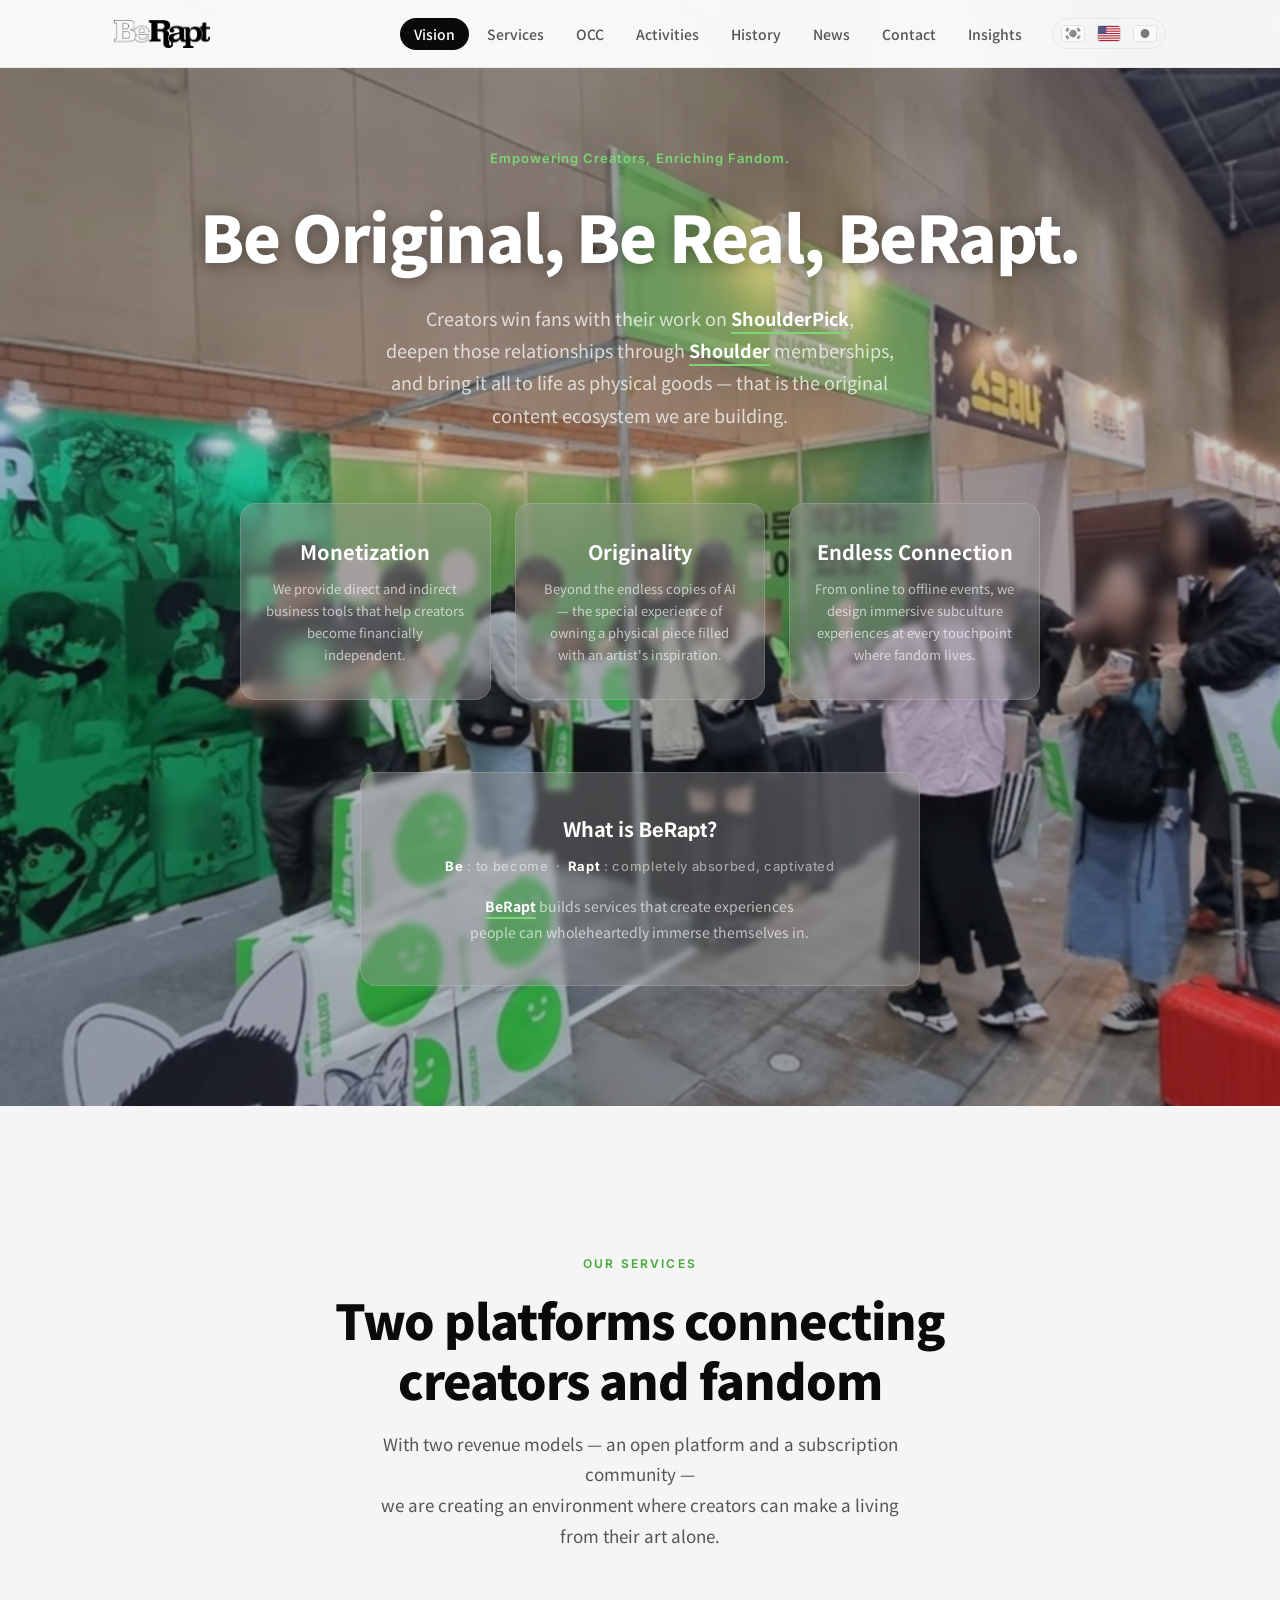
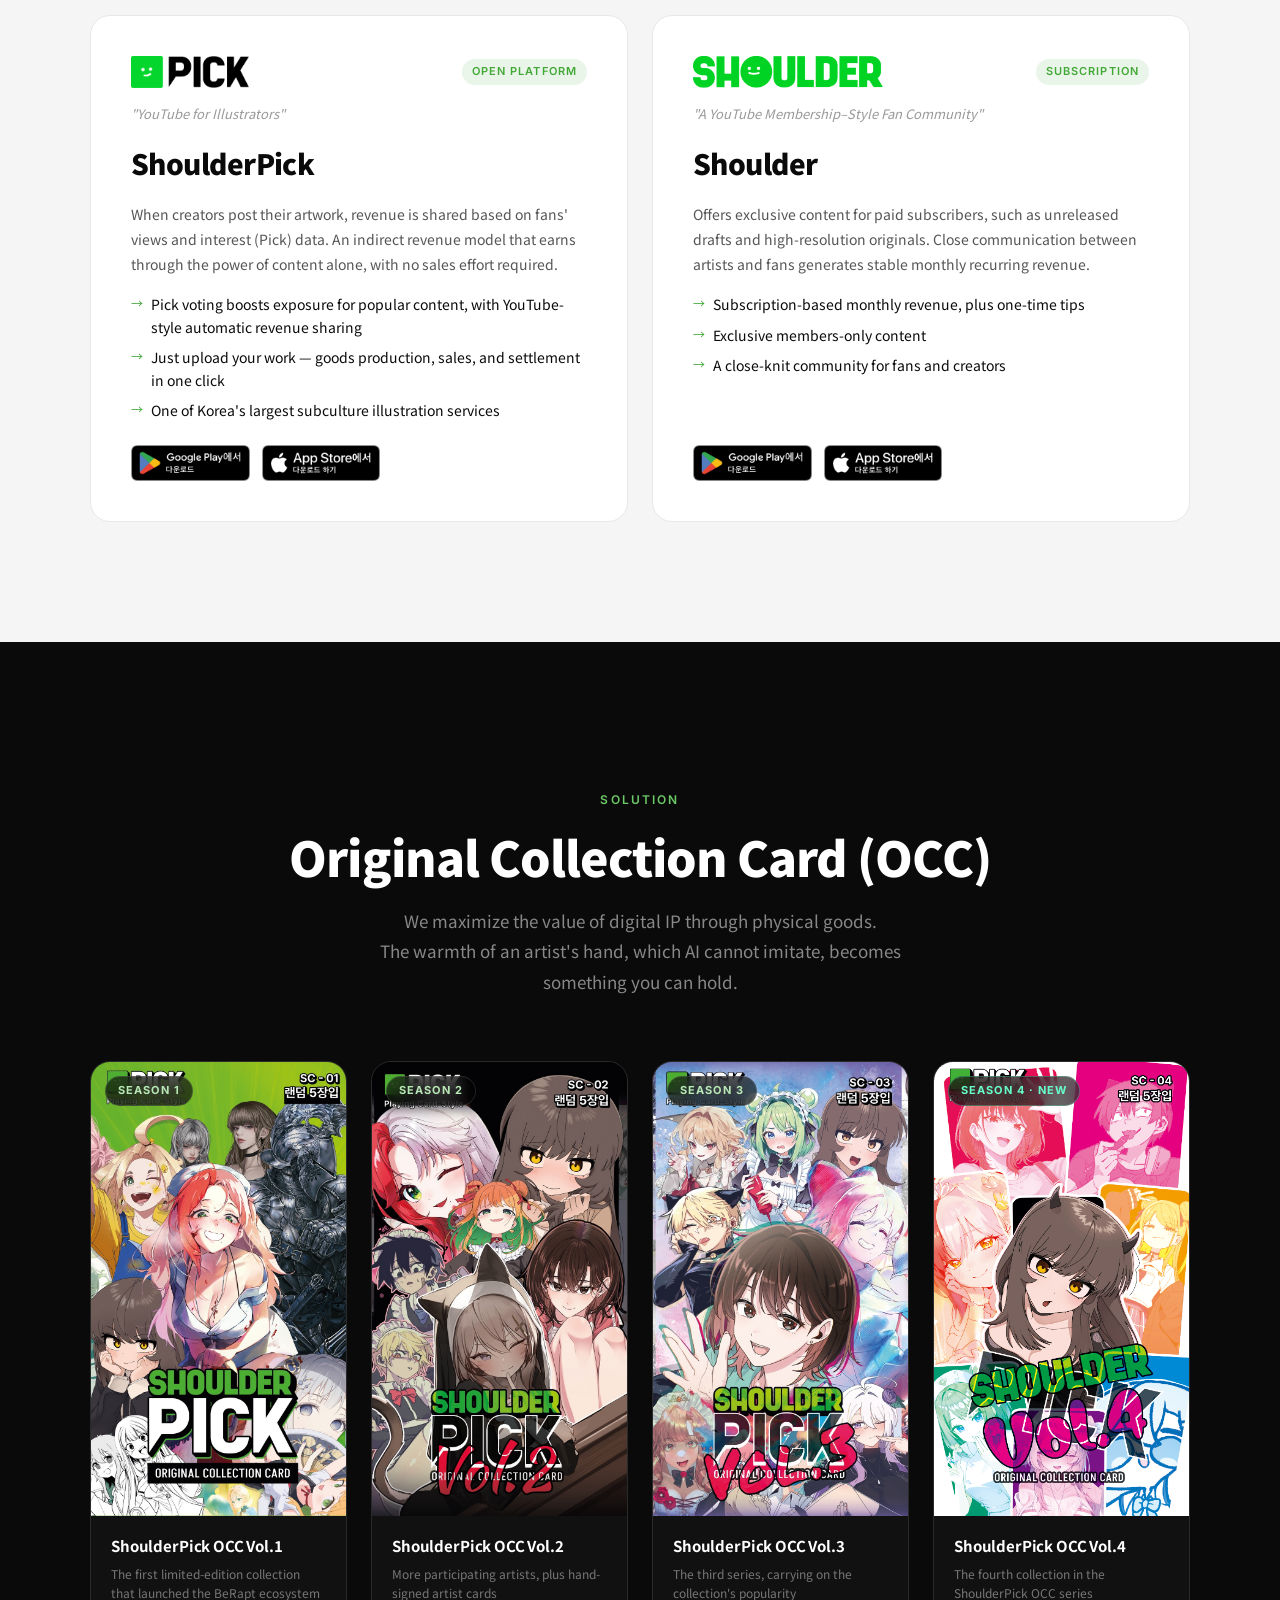
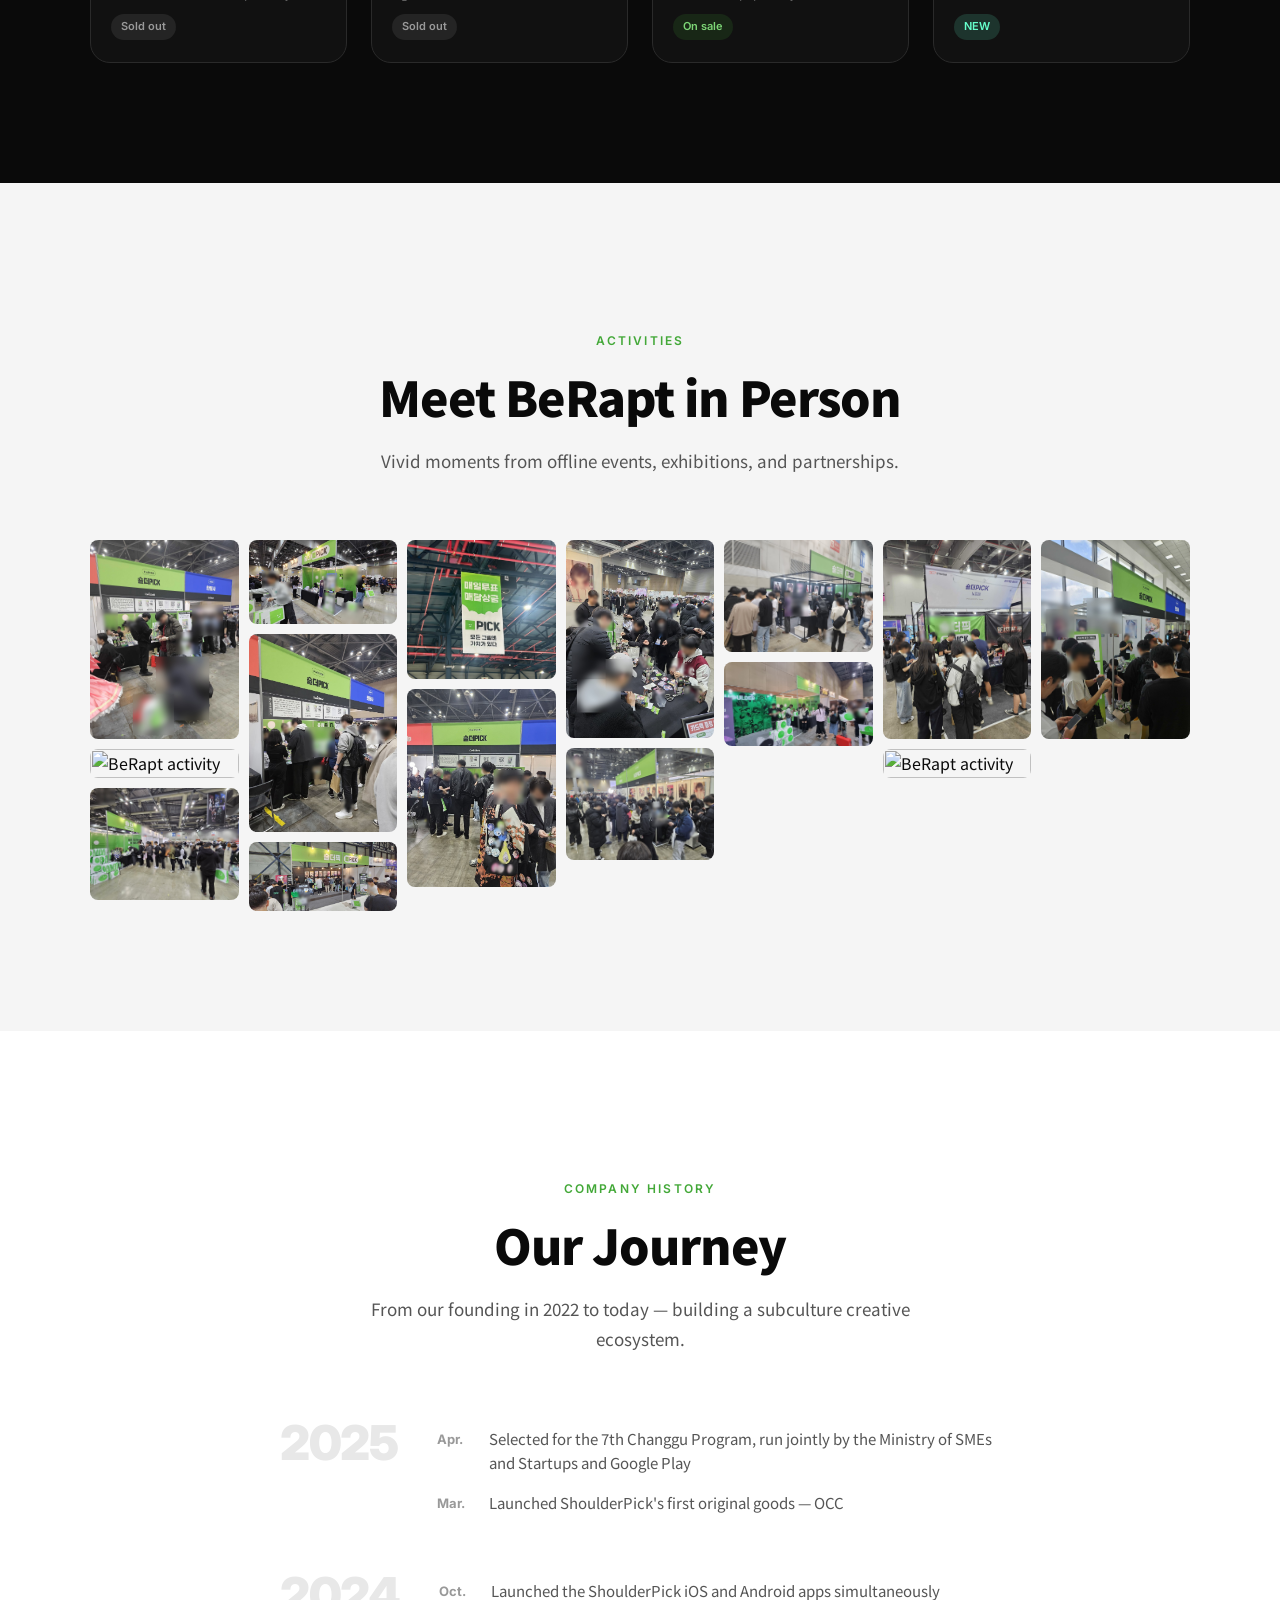
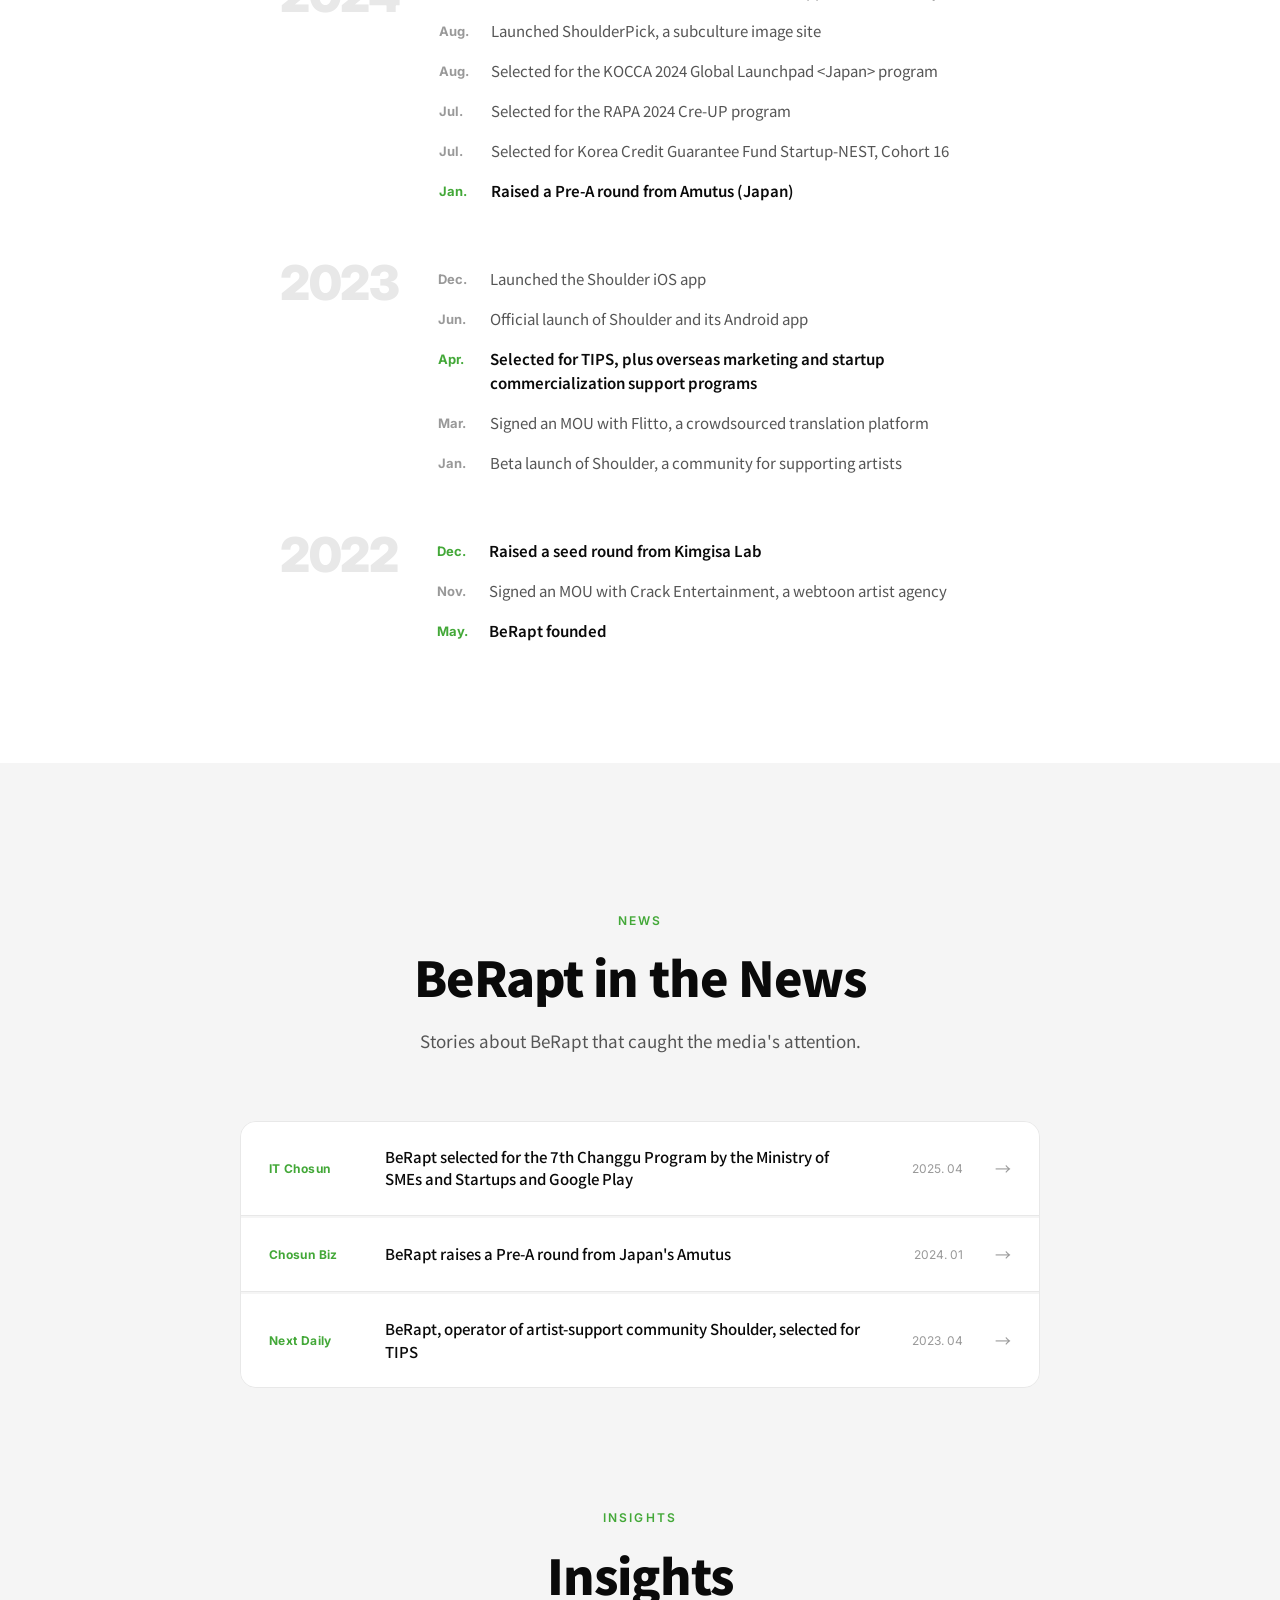
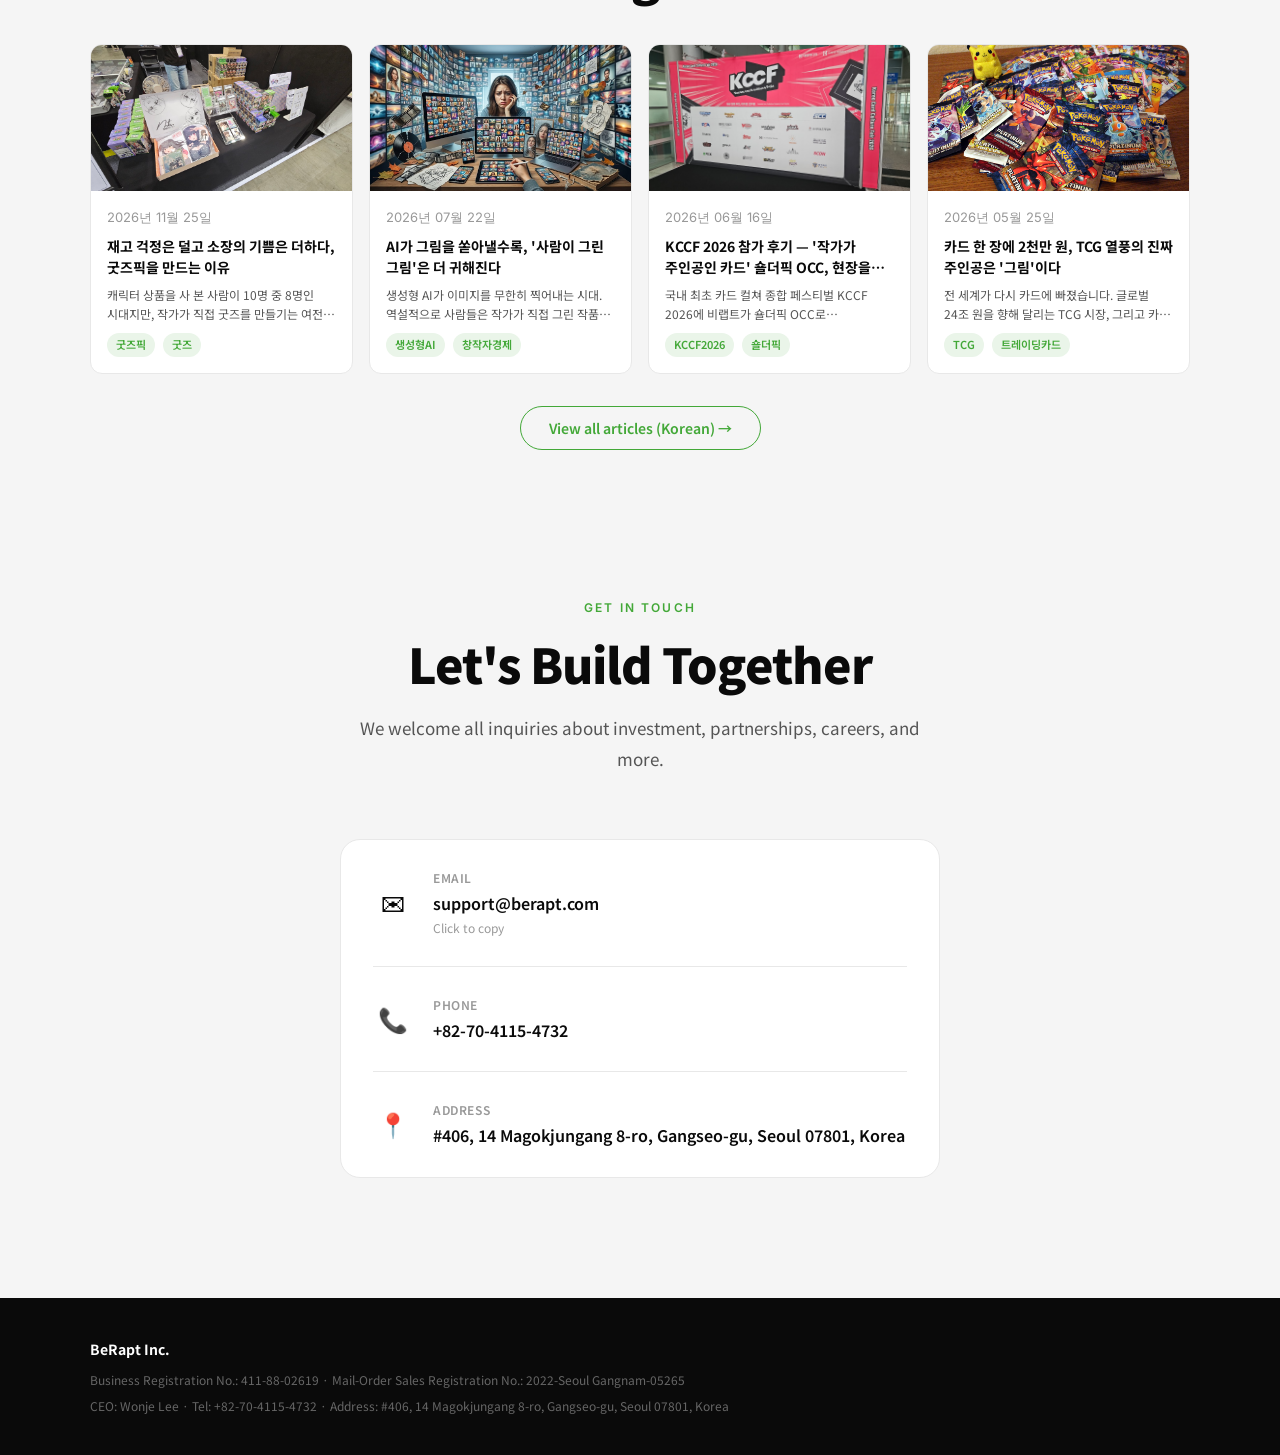
==== commit b32aea6f: "Add GoodsPick insight post Co-Authored-By: Claude Opus 5.5 <noreply@anthropic.com>" ====
--- a/index.html
+++ b/index.html
@@ -508,6 +508,15 @@
             <p class="section-label">Insights</p>
             <h2 class="section-headline" data-i18n="insights.headline">인사이트</h2>
             <div class="hp-insights-grid">
+                <a href="/insights/goodspick-artist-fan-goods/" class="hp-insight-card">
+                    <div class="hp-insight-thumb"><img src="/images/posts/goods.jpg" alt="재고 걱정은 덜고 소장의 기쁨은 더하다, 굿즈픽을 만드는 이유"></div>
+                    <div class="hp-insight-card-body">
+                        <time class="post-date">2026년 11월 25일</time>
+                        <strong class="hp-insight-card-title">재고 걱정은 덜고 소장의 기쁨은 더하다, 굿즈픽을 만드는 이유</strong>
+                        <p class="hp-insight-card-desc">캐릭터 상품을 사 본 사람이 10명 중 8명인 시대지만, 작가가 직접 굿즈를 만들기는 여전히 어렵습니다. 비랩트가 선주문 기반의 굿즈픽을 준비하는 이유와, 그것이 작가와 팬에게 줄 즐거움을 전합니다.</p>
+                        <div class="post-tags"><span class="post-tag">굿즈픽</span><span class="post-tag">굿즈</span></div>
+                    </div>
+                </a>
                 <a href="/insights/ai-era-human-art-goods/" class="hp-insight-card">
                     <div class="hp-insight-thumb"><img src="/images/posts/gen_ai.jpeg" alt="AI가 그림을 쏟아낼수록, '사람이 그린 그림'은 더 귀해진다"></div>
                     <div class="hp-insight-card-body">
@@ -533,15 +542,6 @@
                         <strong class="hp-insight-card-title">카드 한 장에 2천만 원, TCG 열풍의 진짜 주인공은 '그림'이다</strong>
                         <p class="hp-insight-card-desc">전 세계가 다시 카드에 빠졌습니다. 글로벌 24조 원을 향해 달리는 TCG 시장, 그리고 카드 한 장 한 장을 작품으로 만드는 일러스트레이터의 이야기를 짚어봅니다.</p>
                         <div class="post-tags"><span class="post-tag">TCG</span><span class="post-tag">트레이딩카드</span></div>
-                    </div>
-                </a>
-                <a href="/insights/korea-subculture-illustrator/" class="hp-insight-card">
-                    <div class="hp-insight-thumb"><img src="/images/off_events/20251221_132920.jpg" alt="한국 서브컬처 시장, 그 중심에 선 일러스트레이터"></div>
-                    <div class="hp-insight-card-body">
-                        <time class="post-date">2026년 05월 11일</time>
-                        <strong class="hp-insight-card-title">한국 서브컬처 시장, 그 중심에 선 일러스트레이터</strong>
-                        <p class="hp-insight-card-desc">5천억 원 게임 시장과 2조 원 키덜트 시장으로 급성장하는 한국 서브컬처. 그 모든 매력의 출발점인 일러스트레이터의 역할과, 정작 그들이 마주한 수익화의 현실을 짚어봅니다.</p>
-                        <div class="post-tags"><span class="post-tag">서브컬처</span><span class="post-tag">일러스트레이터</span></div>
                     </div>
                 </a>
             </div>
